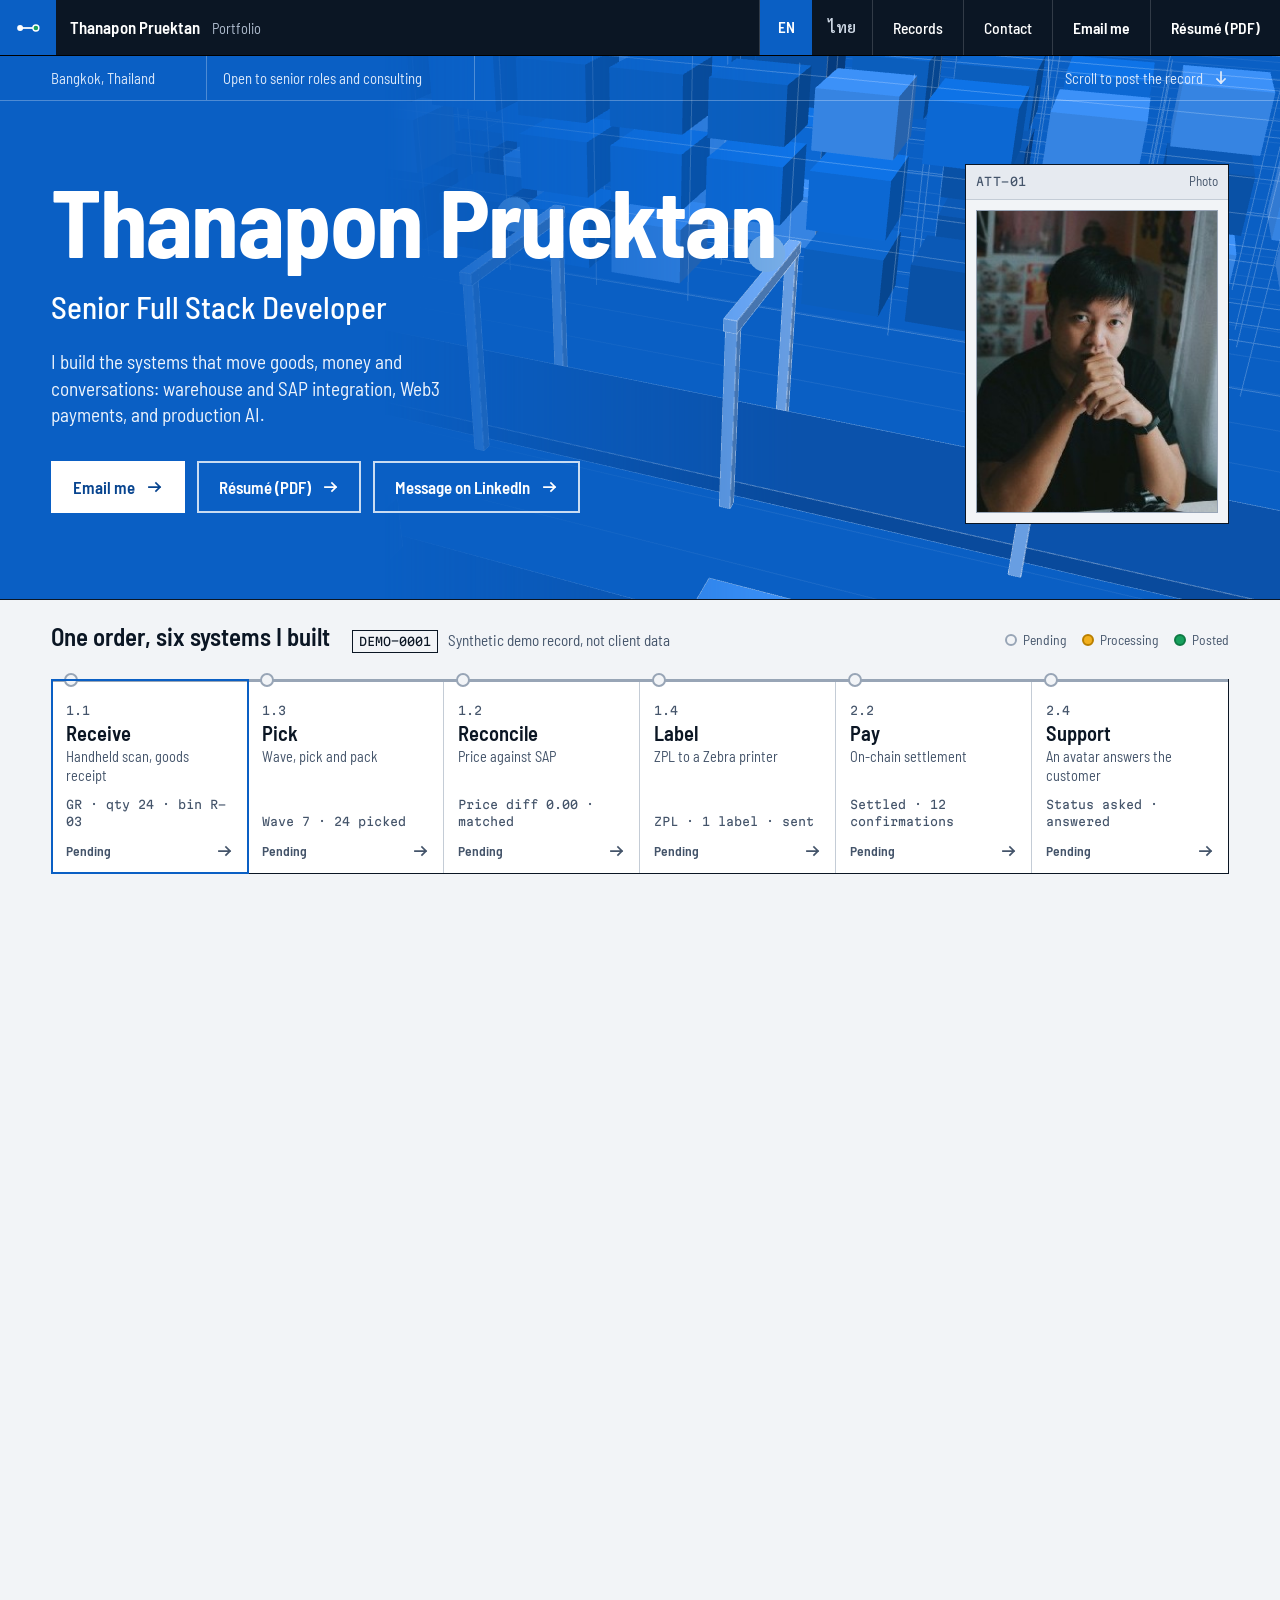
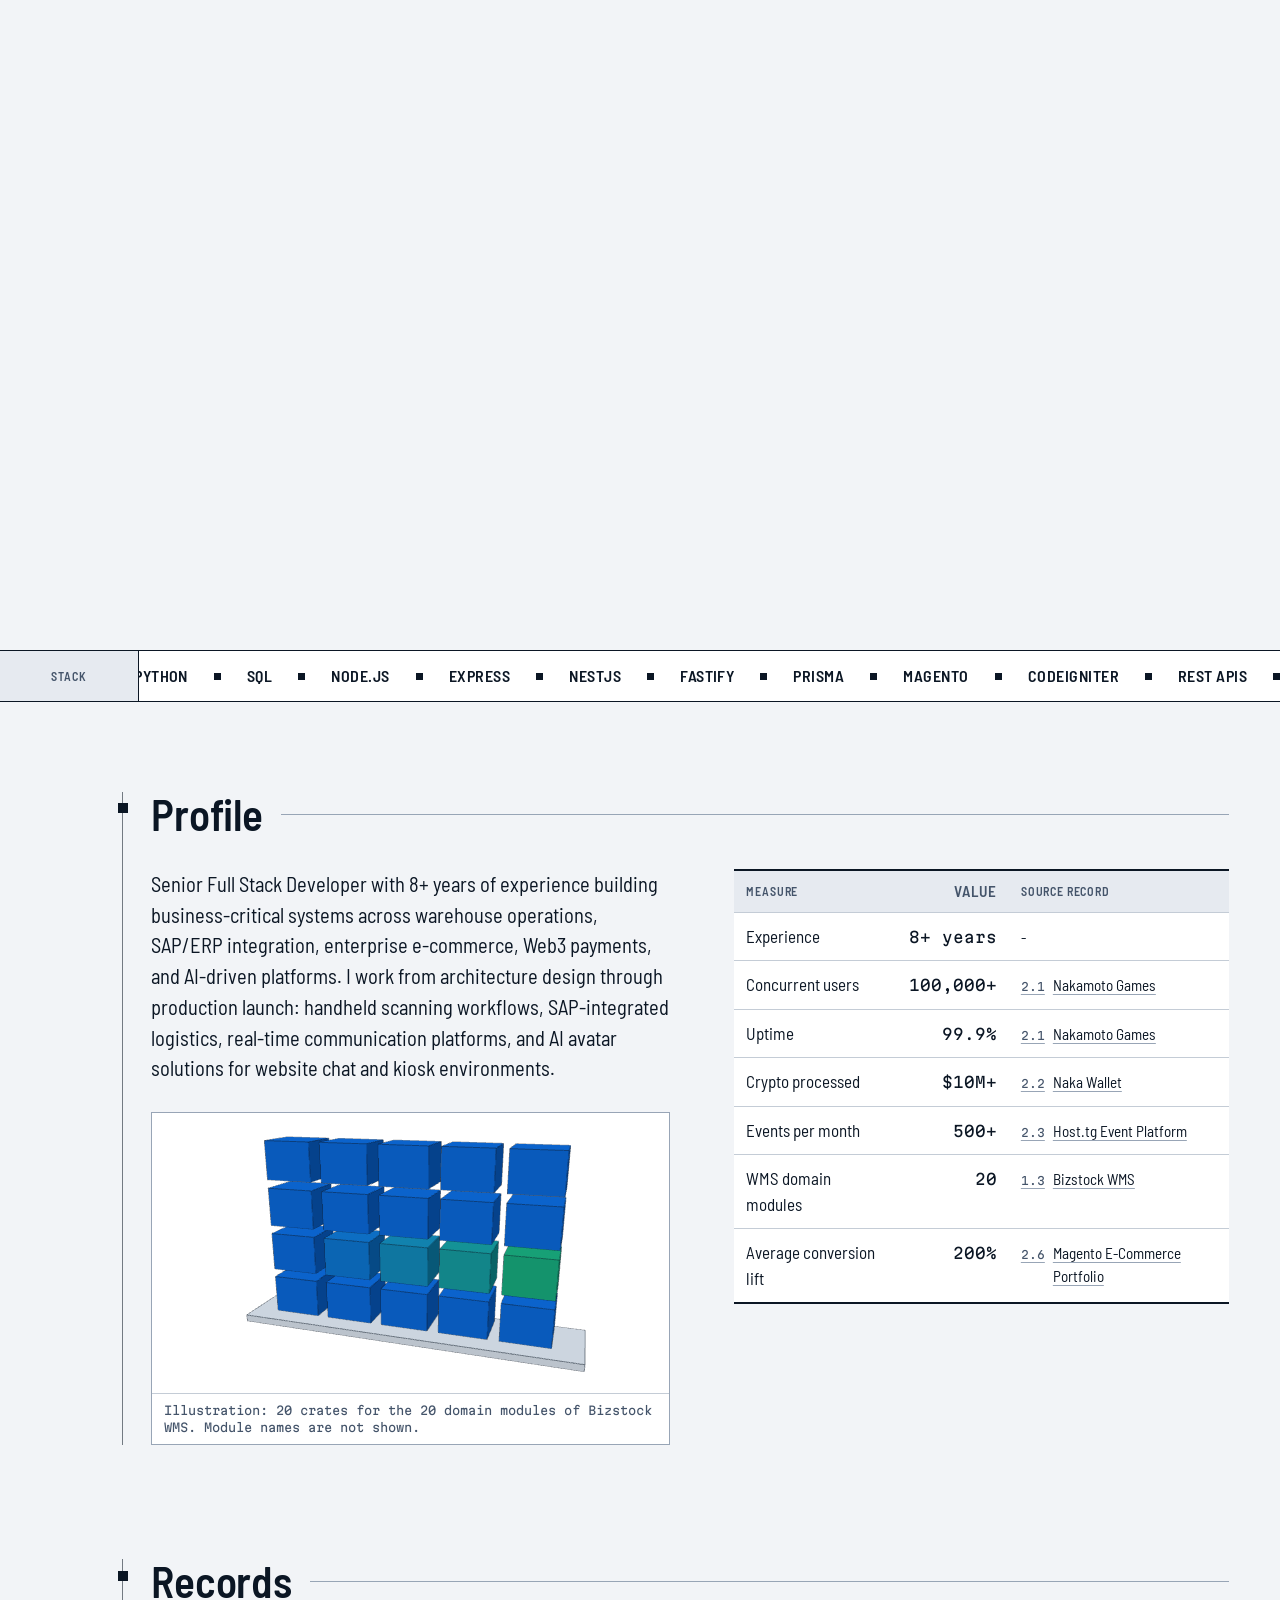
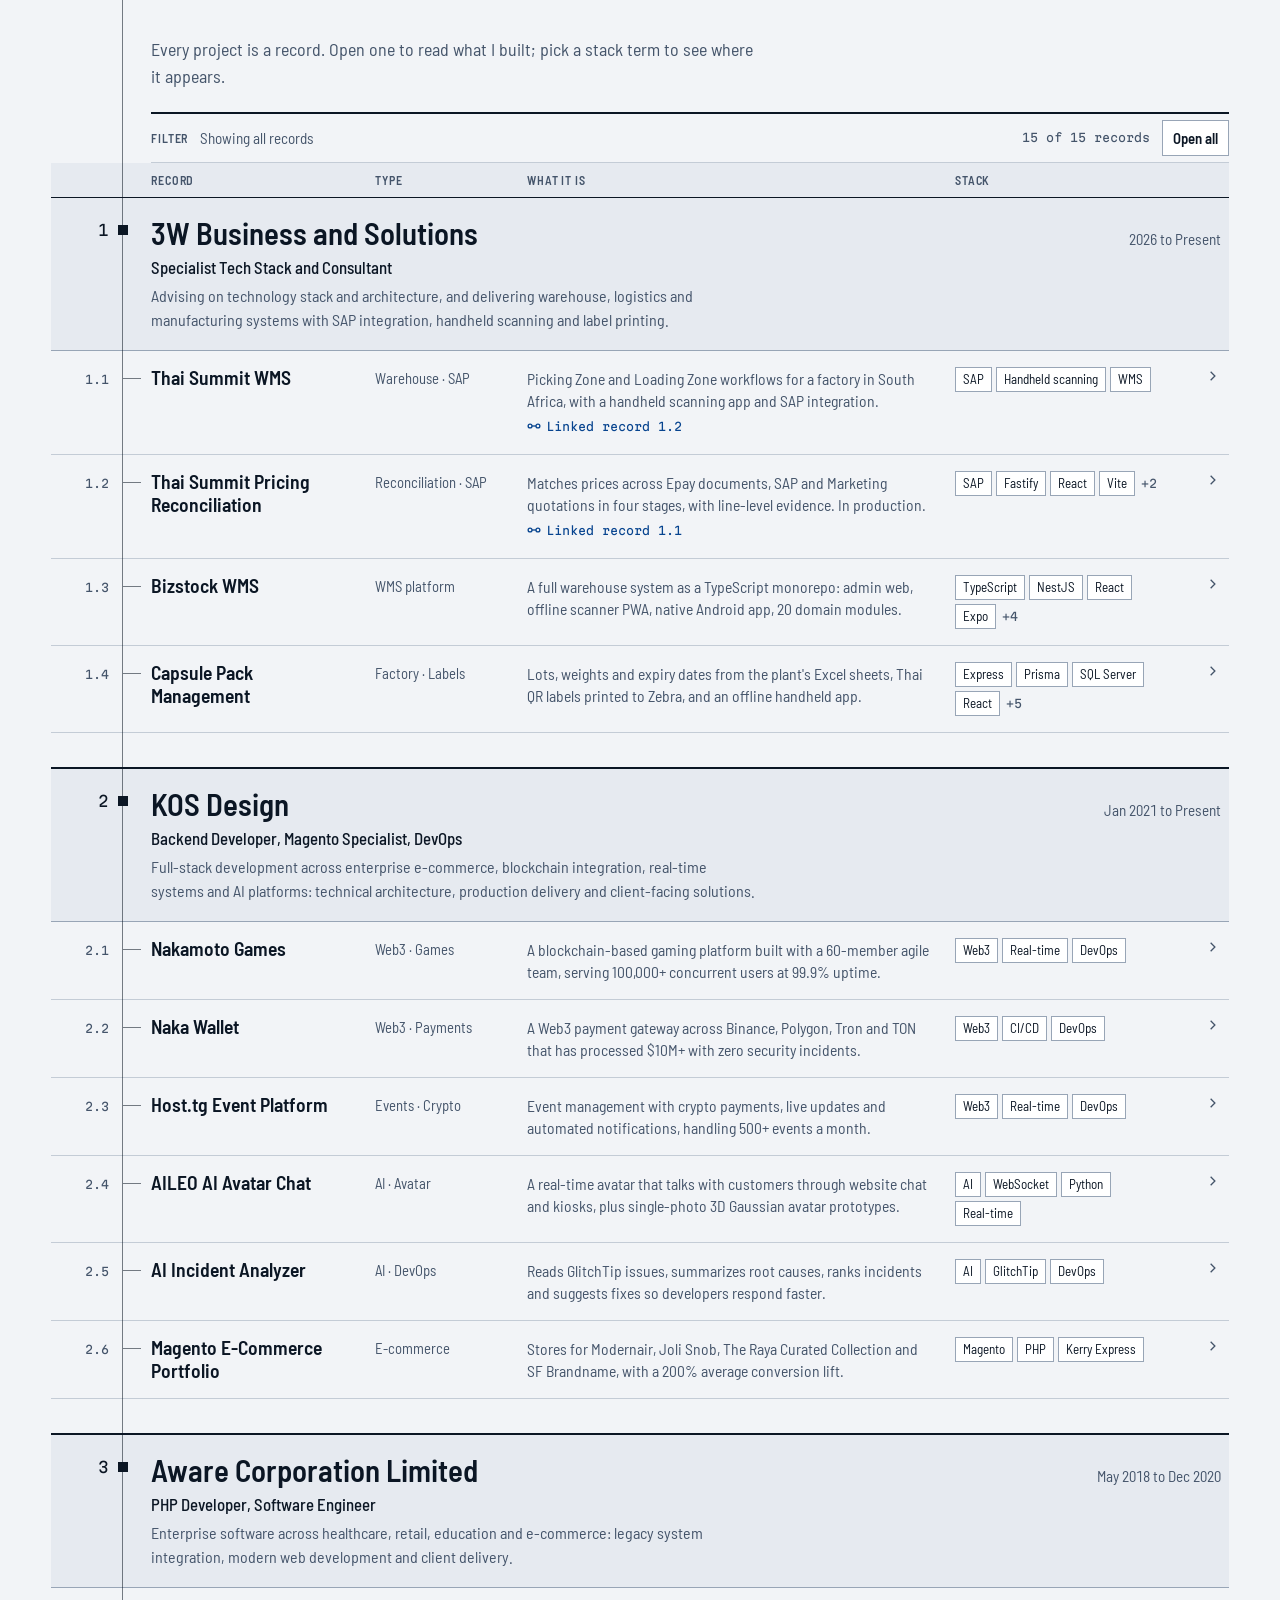
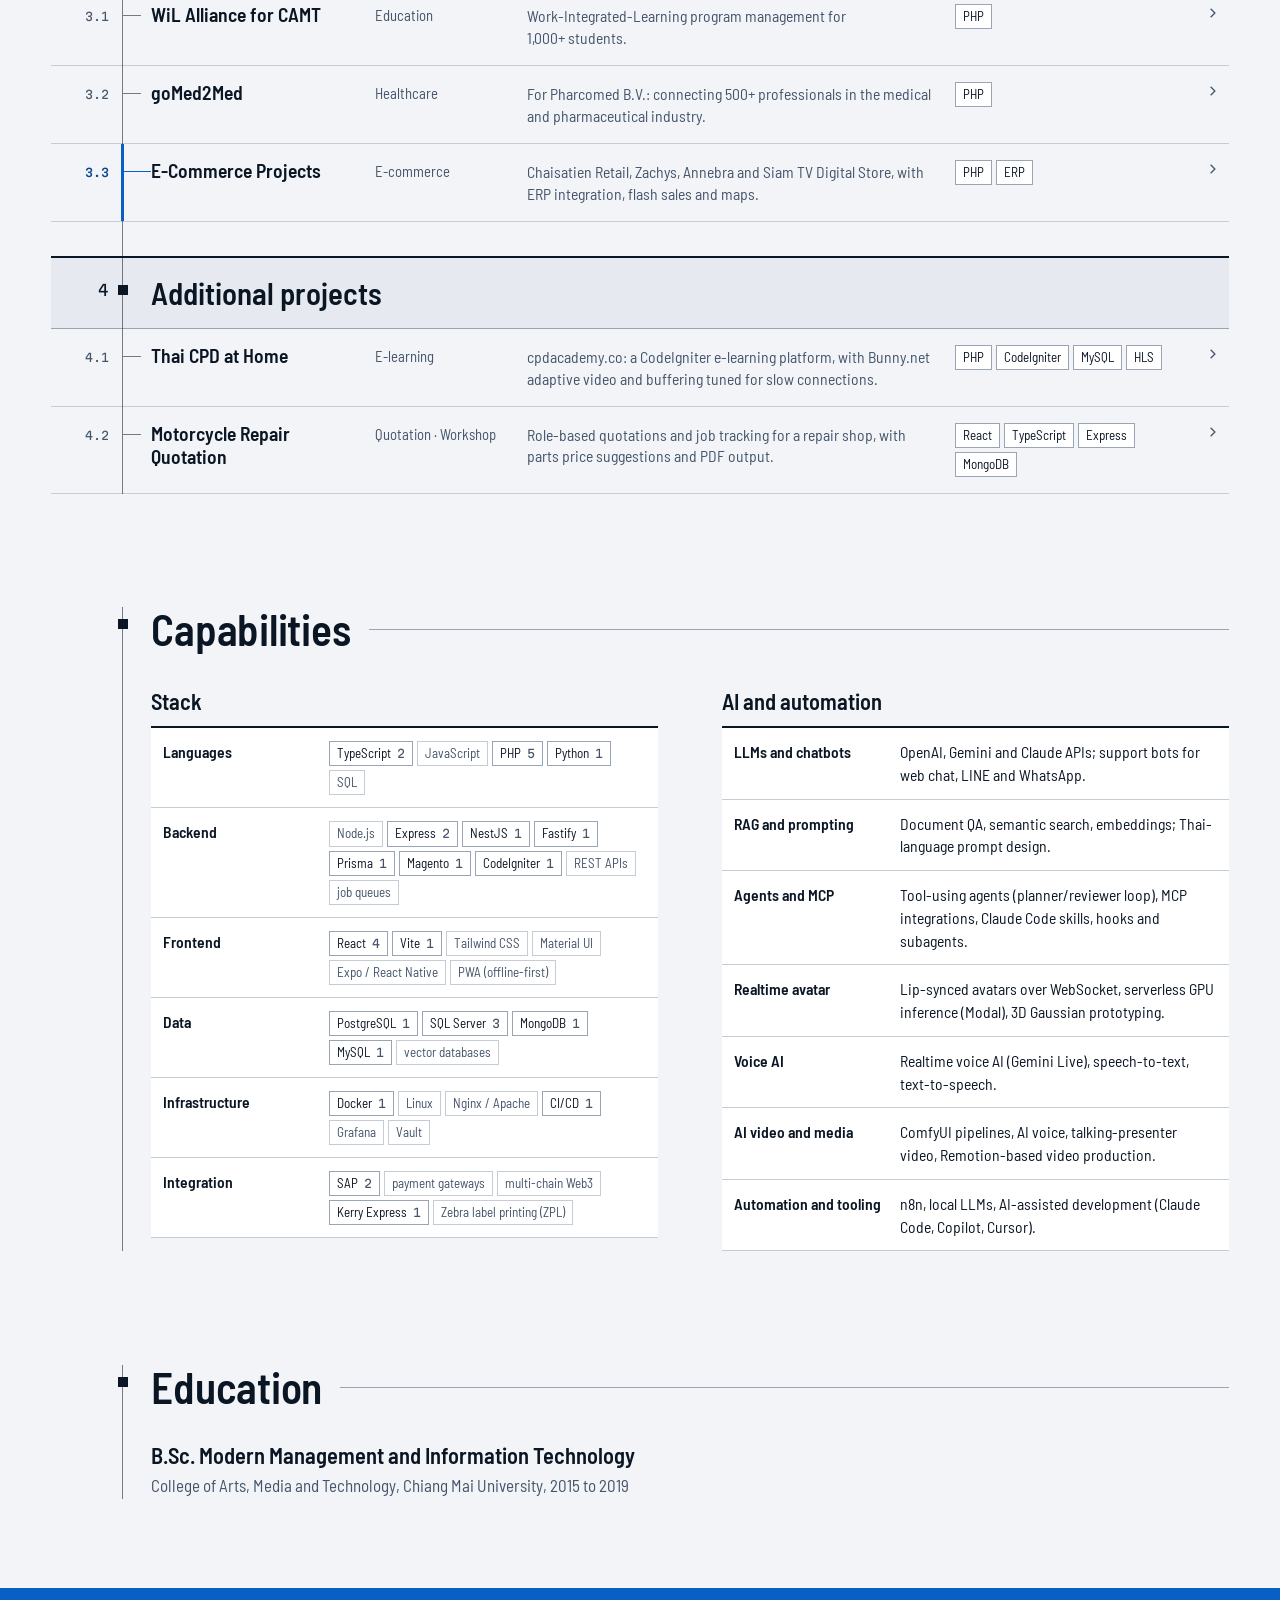
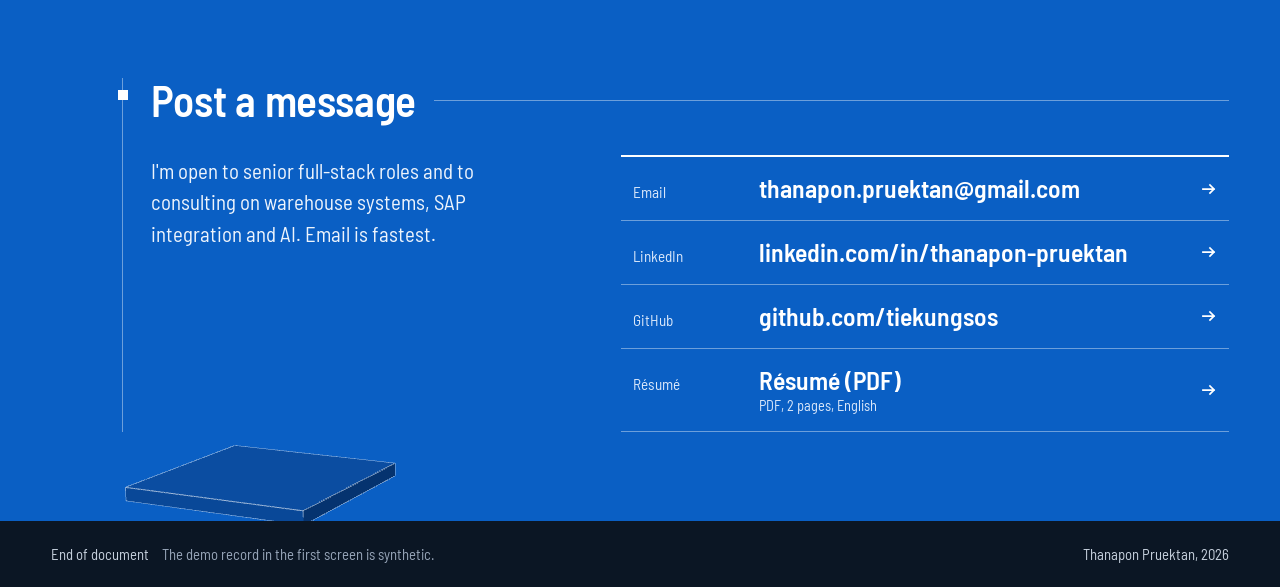
==== index.html @ d04d1785 "Add portfolio site: bilingual Document Flow design with Three.js scenes" ====
<!doctype html>
<html lang="en">
<head>
<meta charset="utf-8">
<meta name="viewport" content="width=device-width,initial-scale=1">
<title>Thanapon Pruektan | Senior Full Stack Developer</title>
<meta name="description" content="Senior Full Stack Developer in Bangkok: warehouse systems, SAP integration, Web3 payments and production AI.">
<meta name="theme-color" content="#0a5fc4">
<link rel="icon" href="data:image/svg+xml,%3Csvg xmlns='http://www.w3.org/2000/svg' viewBox='0 0 32 32'%3E%3Crect width='32' height='32' fill='%230a5fc4'/%3E%3Cpath d='M7 16h18' stroke='%23fff' stroke-width='2'/%3E%3Ccircle cx='8' cy='16' r='3.2' fill='%23fff'/%3E%3Ccircle cx='24' cy='16' r='3.2' fill='%2317a05d' stroke='%23fff' stroke-width='1.5'/%3E%3C/svg%3E">
<link rel="preconnect" href="https://fonts.googleapis.com">
<link rel="preconnect" href="https://fonts.gstatic.com" crossorigin>
<link href="https://fonts.googleapis.com/css2?family=Barlow+Semi+Condensed:wght@400;500;600;700&family=Martian+Mono:wght@400;500&family=Sarabun:wght@400;500;600;700&display=swap" rel="stylesheet">
<link rel="stylesheet" href="styles.css">
<script type="application/ld+json">
{"@context":"https://schema.org","@type":"Person","name":"Thanapon Pruektan","jobTitle":"Senior Full Stack Developer","email":"mailto:thanapon.pruektan@gmail.com","address":{"@type":"PostalAddress","addressLocality":"Bangkok","addressCountry":"TH"},"sameAs":["https://www.linkedin.com/in/thanapon-pruektan-19ba03146/","https://github.com/tiekungsos"],"knowsAbout":["Warehouse management systems","SAP integration","Web3 payments","Magento","AI avatar systems"]}
</script>
</head>
<body>

<svg width="0" height="0" style="position:absolute" aria-hidden="true" focusable="false">
  <defs>
    <filter id="ink" x="-6%" y="-10%" width="112%" height="120%">
      <feTurbulence type="fractalNoise" baseFrequency="0.9" numOctaves="2" seed="7" result="n"/>
      <feDisplacementMap in="SourceGraphic" in2="n" scale="2.4"/>
    </filter>
    <symbol id="i-arrow" viewBox="0 0 16 16"><path d="M2 8h11M9 4l4 4-4 4" fill="none" stroke="currentColor" stroke-width="1.75" stroke-linecap="square"/></symbol>
    <symbol id="i-chev" viewBox="0 0 16 16"><path d="M5.5 3 10.5 8l-5 5" fill="none" stroke="currentColor" stroke-width="1.75" stroke-linecap="square"/></symbol>
    <symbol id="i-link" viewBox="0 0 16 16"><g fill="none" stroke="currentColor" stroke-width="1.5"><circle cx="3.5" cy="8" r="2.2"/><circle cx="12.5" cy="8" r="2.2"/><path d="M5.7 8h4.6"/></g></symbol>
  </defs>
</svg>

<a class="skip" href="#records" data-t="skip">Skip to records</a>

<header class="bar">
  <a class="brand" href="#top">
    <span class="mark" aria-hidden="true">
      <svg viewBox="0 0 32 32" width="28" height="28"><path d="M5 16h22" stroke="#fff" stroke-width="2"/><circle cx="7" cy="16" r="3.4" fill="#fff"/><circle cx="25" cy="16" r="3.4" fill="#17a05d" stroke="#fff" stroke-width="1.6"/></svg>
    </span>
    <span class="brand-t"><b>Thanapon Pruektan</b><span class="brand-s" data-t="mark">Portfolio</span></span>
  </a>
  <div class="grow"></div>
  <div class="seg lang" role="group" aria-label="Language" id="langgroup">
    <button type="button" data-lang="en" lang="en" aria-pressed="true">EN</button>
    <button type="button" data-lang="th" lang="th" aria-pressed="false">ไทย</button>
  </div>
  <a class="bar-a hide-sm" href="#records" data-t="navRecords">Records</a>
  <a class="bar-a hide-sm" href="#contact" data-t="navContact">Contact</a>
  <a class="bar-a" href="mailto:thanapon.pruektan@gmail.com" data-t="email">Email me</a>
  <a class="bar-a hide-sm" href="assets/Thanapon-Pruektan-Resume.pdf" download data-t="resume">Résumé (PDF)</a>
</header>

<main id="main">

  <div class="hero-track" id="top">
  <section class="hero" aria-labelledby="name">
    <div class="field">
      <canvas class="gl" id="gl-hero" aria-hidden="true"></canvas>
      <div class="dochead">
        <p data-t="where">Bangkok, Thailand</p>
        <p data-t="openTo">Open to senior roles and consulting</p>
        <p class="hint"><span data-t="scrollHint">Scroll to post the record</span><svg class="ic" aria-hidden="true"><use href="#i-arrow"/></svg></p>
      </div>
      <div class="copy">
        <h1 id="name">Thanapon Pruektan</h1>
        <p class="role">
          <span class="role-lead" data-t="role">Senior Full Stack Developer</span>
        </p>
        <p class="pitch" data-t="pitch">I build the systems that move goods, money and conversations: warehouse and SAP integration, Web3 payments, and production AI.</p>
        <div class="actions">
          <a class="btn btn-primary" href="mailto:thanapon.pruektan@gmail.com"><span data-t="email">Email me</span><svg class="ic" aria-hidden="true"><use href="#i-arrow"/></svg></a>
          <a class="btn" href="assets/Thanapon-Pruektan-Resume.pdf" download><span data-t="resume">Résumé (PDF)</span><svg class="ic" aria-hidden="true"><use href="#i-arrow"/></svg></a>
          <a class="btn" href="https://www.linkedin.com/in/thanapon-pruektan-19ba03146/" target="_blank" rel="noopener"><span data-t="linkedinMsg">Message on LinkedIn</span><svg class="ic" aria-hidden="true"><use href="#i-arrow"/></svg></a>
        </div>
      </div>
      <figure class="attach">
        <figcaption class="attach-h"><span class="mono">ATT-01</span><span data-t="photo">Photo</span></figcaption>
        <div class="attach-b">
          <img src="assets/portrait.jpg" width="240" height="300" alt="Portrait of Thanapon Pruektan" data-alt="photoAlt">
        </div>
        <div class="stamp" id="stamp" aria-hidden="true"><span class="stamp-main">POSTED</span><span class="stamp-sub" data-t="stampSub">Delivered</span></div>
      </figure>
    </div>

    <div class="strip" id="strip">
      <div class="strip-head">
        <h2 data-t="flowTitle">One order, six systems I built</h2>
        <p class="strip-meta"><span class="demo-tag mono">DEMO-0001</span><span data-t="flowNote">Synthetic demo record, not client data</span></p>
        <ul class="legend" aria-hidden="true">
          <li><i class="light" data-s="pending"></i><span data-t="legendPending">Pending</span></li>
          <li><i class="light" data-s="processing"></i><span data-t="legendProcessing">Processing</span></li>
          <li><i class="light" data-s="posted"></i><span data-t="legendPosted">Posted</span></li>
        </ul>
      </div>
      <div class="cells" id="cells"><div class="cursor" id="cursor" aria-hidden="true"></div></div>
    </div>
  </section>
  </div>

  <div class="ticker" aria-hidden="true">
    <div class="tick-label cap"><span data-t="stackTitle">Stack</span></div>
    <div class="tick-view"><div class="tick-track" id="tick"></div></div>
  </div>

  <section class="sec" id="profile" aria-labelledby="h-profile">
    <div class="sec-in">
      <div class="sh"><h2 id="h-profile"><span data-t="profileTitle">Profile</span></h2></div>
      <div class="profile">
        <div class="profile-l">
          <p class="lede" id="profile-text"></p>
          <figure class="model">
            <canvas class="gl-profile" id="gl-profile" aria-hidden="true"></canvas>
            <figcaption class="gl-cap mono" data-t="modelNote"></figcaption>
          </figure>
        </div>
        <div class="ledger-wrap">
          <table class="tbl" id="ledger"></table>
        </div>
      </div>
    </div>
  </section>

  <section class="sec" id="records" aria-labelledby="h-records">
    <div class="sec-in">
      <div class="sh"><h2 id="h-records"><span data-t="recordsTitle">Records</span></h2></div>
      <p class="lead2" data-t="recordsLead">Every project is a record. Open one to read what I built; pick a stack term to see where it appears.</p>
      <div class="filter" id="filter">
        <div class="filter-l"><span class="cap" data-t="filterLabel">Filter</span><span id="chip-slot"></span></div>
        <div class="filter-r"><span class="count" id="count" aria-live="polite"></span><button type="button" class="ghost" id="toggleall"></button></div>
      </div>
      <div class="colhead cap" aria-hidden="true">
        <span></span>
        <div class="row">
          <span data-t="cols.record">Record</span><span data-t="cols.type">Type</span><span data-t="cols.summary">What it is</span><span data-t="cols.stack">Stack</span><span></span>
        </div>
      </div>
      <div class="groups" id="groups"></div>
      <noscript><p class="ns">This page needs JavaScript to show my records. My résumé has all of it: <a href="assets/Thanapon-Pruektan-Resume.pdf">PDF</a></p></noscript>
    </div>
  </section>

  <section class="sec" id="capabilities" aria-labelledby="h-cap">
    <div class="sec-in">
      <div class="sh"><h2 id="h-cap"><span data-t="capTitle">Capabilities</span></h2></div>
      <div class="caps">
        <div>
          <h3 class="h3" data-t="stackTitle">Stack</h3>
          <dl class="kv" id="stack-ledger"></dl>
        </div>
        <div>
          <h3 class="h3" data-t="aiTitle">AI and automation</h3>
          <dl class="kv" id="ai-ledger"></dl>
        </div>
      </div>
    </div>
  </section>

  <section class="sec sec-edu" id="education" aria-labelledby="h-edu">
    <div class="sec-in">
      <div class="sh"><h2 id="h-edu"><span data-t="eduTitle">Education</span></h2></div>
      <div class="edu">
        <p class="edu-d" data-t="eduDegree">B.Sc. Modern Management and Information Technology</p>
        <p class="edu-s" data-t="eduSchool">College of Arts, Media and Technology, Chiang Mai University, 2015 to 2019</p>
      </div>
    </div>
  </section>

  <section class="contact" id="contact" aria-labelledby="h-contact">
    <canvas class="gl" id="gl-contact" aria-hidden="true"></canvas>
    <div class="sec-in">
      <div class="sh"><h2 id="h-contact"><span data-t="contactTitle">Post a message</span></h2></div>
      <div class="contact-grid">
        <p class="lead2" data-t="contactLead">I'm open to senior full-stack roles and to consulting on warehouse systems, SAP integration and AI. Email is fastest.</p>
        <ul class="links">
          <li><a href="mailto:thanapon.pruektan@gmail.com"><span class="l-k" data-t="contactEmail">Email</span><span class="l-v">thanapon.pruektan@gmail.com</span><svg class="ic" aria-hidden="true"><use href="#i-arrow"/></svg></a></li>
          <li><a href="https://www.linkedin.com/in/thanapon-pruektan-19ba03146/" target="_blank" rel="noopener"><span class="l-k" data-t="contactLinkedin">LinkedIn</span><span class="l-v">linkedin.com/in/thanapon-pruektan</span><svg class="ic" aria-hidden="true"><use href="#i-arrow"/></svg></a></li>
          <li><a href="https://github.com/tiekungsos" target="_blank" rel="noopener"><span class="l-k" data-t="contactGithub">GitHub</span><span class="l-v">github.com/tiekungsos</span><svg class="ic" aria-hidden="true"><use href="#i-arrow"/></svg></a></li>
          <li><a href="assets/Thanapon-Pruektan-Resume.pdf" download><span class="l-k" data-t="contactResume">Résumé</span><span class="l-v"><span data-t="resume">Résumé (PDF)</span> <span class="l-n" data-t="contactResumeNote">PDF, 2 pages, English</span></span><svg class="ic" aria-hidden="true"><use href="#i-arrow"/></svg></a></li>
        </ul>
      </div>
    </div>
  </section>

</main>

<footer class="foot">
  <p><span data-t="endDoc">End of document</span> <span class="foot-n" data-t="endNote">The demo record in the first screen is synthetic.</span></p>
  <p class="foot-c">Thanapon Pruektan, 2026</p>
</footer>

<script src="assets/vendor/lenis.min.js"></script>
<script src="content.js"></script>
<script src="app.js"></script>
<script type="module" src="scene.js"></script>
</body>
</html>
---- styles.css ----
:root {
  --cobalt: #0a5fc4;
  --cobalt-deep: #07448f;
  --cobalt-tint: #e1ebf9;
  --sheet: #f2f4f7;
  --head: #e6eaf0;
  --paper: #ffffff;
  --rule: #c4ccd6;
  --rule-2: #98a5b6;
  --ink: #0b1624;
  --ink-2: #44546a;
  --on-cobalt: #ffffff;
  --on-cobalt-2: #dbe8fa;
  --green: #17a05d;
  --green-ink: #0e7a44;
  --amber: #f2b01e;
  --amber-ink: #8a5a00;
  --f-sans: "Barlow Semi Condensed", "Sarabun", ui-sans-serif, system-ui, sans-serif;
  --f-mono: "Martian Mono", ui-monospace, SFMono-Regular, Menlo, monospace;
  --gutter: 72px;
  --pad: clamp(16px, 4vw, 56px);
  --bar: 56px;
  --ease: cubic-bezier(0.16, 1, 0.3, 1);
  color-scheme: light;
}

*, *::before, *::after { box-sizing: border-box; }

html {
  -webkit-text-size-adjust: 100%;
  scroll-behavior: smooth;
  scroll-padding-top: calc(var(--bar) + 20px);
  scrollbar-color: var(--cobalt) #dfe4eb;
  scrollbar-width: thin;
}
::-webkit-scrollbar { width: 12px; height: 12px; }
::-webkit-scrollbar-track { background: #dfe4eb; }
::-webkit-scrollbar-thumb { background: var(--cobalt); border: 3px solid #dfe4eb; }

body {
  margin: 0;
  background: var(--sheet);
  color: var(--ink);
  font: 400 1.0625rem/1.5 var(--f-sans);
  caret-color: var(--cobalt);
  -webkit-font-smoothing: antialiased;
  text-rendering: optimizeLegibility;
}
html[lang="th"] body { font-size: 1.125rem; line-height: 1.7; }

::selection { background: var(--cobalt); color: #fff; }
.field ::selection, .contact ::selection, .bar ::selection { background: #fff; color: var(--cobalt-deep); }

a { color: inherit; text-decoration-thickness: 1px; text-underline-offset: 0.2em; }
button { font: inherit; color: inherit; background: none; border: 0; padding: 0; cursor: pointer; text-align: inherit; }
h1, h2, h3, h4, p, ul, ol, dl, dd, figure { margin: 0; padding: 0; }
ul, ol { list-style: none; }
img { display: block; max-width: 100%; }
.ic { width: 16px; height: 16px; flex: none; }

:focus-visible { outline: 2px solid var(--cobalt); outline-offset: 2px; }
.bar :focus-visible, .field :focus-visible, .contact :focus-visible { outline-color: #fff; }

.mono { font-family: var(--f-mono); font-variant-numeric: tabular-nums; }
.cap { font-size: 0.75rem; font-weight: 600; letter-spacing: 0.07em; text-transform: uppercase; color: var(--ink-2); }
html[lang="th"] .cap { letter-spacing: 0; text-transform: none; font-size: 0.82rem; }

.skip { position: absolute; left: 8px; top: -60px; z-index: 50; background: #fff; color: var(--ink); padding: 10px 14px; font-weight: 600; }
.skip:focus { top: 8px; }

/* system bar */
.bar { position: sticky; top: 0; z-index: 30; height: var(--bar); display: flex; align-items: stretch; background: var(--ink); color: #fff; border-bottom: 1px solid #000; }
.brand { display: flex; align-items: stretch; text-decoration: none; gap: 14px; }
.mark { width: var(--bar); background: var(--cobalt); display: grid; place-items: center; }
.brand-t { display: flex; align-items: baseline; gap: 12px; align-self: center; }
.brand-t b { font-weight: 600; font-size: 1.05rem; letter-spacing: 0.005em; }
.brand-s { color: #aebbcd; font-size: 0.9rem; }
.grow { flex: 1; }
.seg { display: flex; align-items: stretch; border-left: 1px solid rgba(255, 255, 255, 0.16); }
.seg button { padding: 0 16px; min-width: 52px; text-align: center; font-weight: 600; font-size: 0.95rem; color: #cdd7e4; }
.seg button:hover { background: rgba(255, 255, 255, 0.1); color: #fff; }
.seg button[aria-pressed="true"] { background: var(--cobalt); color: #fff; }
.bar-a { display: flex; align-items: center; padding: 0 20px; border-left: 1px solid rgba(255, 255, 255, 0.16); text-decoration: none; font-weight: 600; font-size: 0.98rem; white-space: nowrap; }
.bar-a:hover { background: #fff; color: var(--ink); }

/* hero */
.hero { display: grid; grid-template-rows: minmax(0, 1fr) auto; min-height: calc(100vh - var(--bar)); min-height: calc(100svh - var(--bar)); }
.field {
  background: var(--cobalt); background: color-mix(in srgb, var(--cobalt), var(--cobalt-deep) calc(var(--hp, 0) * 70%)); color: var(--on-cobalt);
  padding: 0 var(--pad) clamp(28px, 4.5vw, 52px);
  display: grid; grid-template-columns: minmax(0, 1fr) auto; grid-template-rows: auto 1fr;
  column-gap: clamp(24px, 5vw, 80px); align-items: center;
  caret-color: #fff;
}
.dochead { grid-column: 1 / -1; display: flex; gap: 0; margin: 0 calc(var(--pad) * -1) clamp(20px, 3.4vw, 40px); border-bottom: 1px solid rgba(255, 255, 255, 0.28); font-size: 0.92rem; color: var(--on-cobalt-2); }
.dochead p { padding: 11px var(--pad) 11px 16px; border-right: 1px solid rgba(255, 255, 255, 0.28); }
.dochead p:first-child { padding-left: var(--pad); }
.dochead p:last-child { border-right: 0; }

.copy { min-width: 0; }
h1 { font-size: clamp(3rem, 9.2vw, 6rem); font-weight: 700; line-height: 0.94; letter-spacing: -0.02em; text-wrap: balance; }
.role { margin-top: clamp(16px, 2.2vw, 24px); display: grid; gap: 2px; }
.role-lead { font-size: clamp(1.4rem, 2.5vw, 1.95rem); font-weight: 500; line-height: 1.15; }
.pitch { margin-top: clamp(16px, 2.2vw, 24px); max-width: 46ch; font-size: clamp(1.1rem, 1.5vw, 1.3rem); line-height: 1.4; color: #eef4fc; text-wrap: pretty; }
html[lang="th"] .pitch { line-height: 1.65; }
.actions { margin-top: clamp(22px, 3vw, 32px); display: flex; flex-wrap: wrap; gap: 12px; }
.btn { display: inline-flex; align-items: center; gap: 12px; height: 52px; padding: 0 20px; border: 2px solid rgba(255, 255, 255, 0.78); color: #fff; text-decoration: none; font-weight: 600; font-size: 1.05rem; transition: background-color 0.18s var(--ease), color 0.18s var(--ease), border-color 0.18s var(--ease); }
.btn:hover { background: #fff; color: var(--cobalt-deep); border-color: #fff; }
.btn:active { transform: translateY(1px); }
.btn-primary { background: #fff; color: var(--cobalt-deep); border-color: #fff; }
.btn-primary:hover { background: var(--ink); color: #fff; border-color: var(--ink); }

.attach { translate: 0 calc(var(--hp, 0) * -34px); position: relative; width: 264px; background: var(--sheet); color: var(--ink); border: 1px solid var(--ink); align-self: center; }
.attach-h { display: flex; justify-content: space-between; align-items: baseline; padding: 7px 10px; border-bottom: 1px solid var(--rule); background: var(--head); font-size: 0.82rem; color: var(--ink-2); }
.attach-h .mono { font-size: 0.72rem; letter-spacing: 0.04em; }
.attach-b { padding: 10px; }
.attach-b img { width: 100%; height: auto; aspect-ratio: 4 / 5; object-fit: cover; border: 1px solid var(--rule-2); background: var(--head); }
.stamp {
  position: absolute; right: 14px; bottom: 22px; transform: rotate(-3.5deg); transform-origin: 70% 60%;
  color: var(--green-ink); border: 3px solid currentColor; padding: 3px 12px 4px; text-align: center; line-height: 1;
  filter: url(#ink); background: rgba(242, 244, 247, 0.92);
}
.stamp::after { content: ""; position: absolute; inset: 2px; border: 1px solid currentColor; pointer-events: none; }
.stamp-main { display: block; font-size: 1.95rem; font-weight: 700; letter-spacing: 0.1em; padding-left: 0.1em; }
.stamp-sub { display: block; font-size: 0.8rem; font-weight: 600; margin-top: 3px; letter-spacing: 0.02em; }
.stamp { opacity: 0; }
.stamp.landed { opacity: 1; }
.stamp.thump { animation: thump 0.5s var(--ease); }
@keyframes thump {
  0% { transform: rotate(-3.5deg) scale(1.22); opacity: 0.15; }
  45% { transform: rotate(-3.5deg) scale(0.97); opacity: 1; }
  100% { transform: rotate(-3.5deg) scale(1); }
}

/* flow strip */
.strip { background: var(--sheet); border-top: 1px solid var(--ink); padding: 18px var(--pad) 26px; }
.strip-head { display: flex; flex-wrap: wrap; align-items: baseline; gap: 6px 22px; }
.strip-head h2 { font-size: 1.55rem; font-weight: 600; }
.strip-meta { display: flex; align-items: baseline; gap: 10px; color: var(--ink-2); font-size: 0.95rem; }
.demo-tag { font-size: 0.72rem; padding: 2px 6px; border: 1px solid var(--ink); color: var(--ink); }
.legend { margin-left: auto; display: flex; gap: 16px; font-size: 0.85rem; color: var(--ink-2); }
.legend li { display: flex; align-items: center; gap: 6px; }

.light { display: inline-block; width: 12px; height: 12px; border-radius: 50%; border: 2px solid var(--rule-2); background: var(--sheet); flex: none; }
.light[data-s="processing"] { background: var(--amber); border-color: #b97f00; }
.light[data-s="posted"] { background: var(--green); border-color: var(--green-ink); }

.cells { --p: 0px; position: relative; margin-top: 24px; display: grid; grid-template-columns: repeat(6, minmax(0, 1fr)); border: 1px solid var(--ink); background: var(--paper); }
.cells::before { content: ""; position: absolute; left: 0; right: 0; top: -1px; height: 3px; background: var(--rule-2); z-index: 1; }
.cells::after { content: ""; position: absolute; left: 0; top: -1px; height: 3px; width: 100%; background: var(--green); z-index: 1; transform: scaleX(var(--s, 0)); transform-origin: left; transition: transform 0.6s var(--ease); }
.cell { position: relative; display: grid; grid-template-rows: auto auto 1fr auto auto; gap: 3px; padding: 22px 14px 12px; text-decoration: none; border-right: 1px solid var(--rule); min-width: 0; transition: background-color 0.18s var(--ease); }
.cell:last-of-type { border-right: 0; }
.cell:hover { background: var(--cobalt-tint); }
.cell .node { position: absolute; left: 12px; top: -7px; z-index: 2; width: 14px; height: 14px; border-radius: 50%; border: 2px solid var(--rule-2); background: var(--sheet); transition: background-color 0.3s var(--ease), border-color 0.3s var(--ease); }
.cell[data-state="processing"] .node { background: var(--amber); border-color: #b97f00; }
.cell[data-state="posted"] .node { background: var(--green); border-color: var(--green-ink); }
.c-key { font-family: var(--f-mono); font-size: 0.72rem; color: var(--ink-2); font-variant-numeric: tabular-nums; }
.c-name { font-size: 1.28rem; font-weight: 600; line-height: 1.1; }
.c-note { font-size: 0.9rem; color: var(--ink-2); line-height: 1.3; }
.c-data { margin-top: 8px; font-family: var(--f-mono); font-size: 0.72rem; line-height: 1.45; color: var(--ink); color: var(--ink-2); transition: color 0.3s var(--ease); font-variant-numeric: tabular-nums; }
.cell:not([data-state="pending"]) .c-data { color: var(--ink); }
.c-state { margin-top: 8px; display: flex; align-items: center; justify-content: space-between; font-size: 0.85rem; font-weight: 600; color: var(--ink-2); }
.cell[data-state="processing"] .c-state { color: var(--amber-ink); }
.cell[data-state="posted"] .c-state { color: var(--green-ink); }
.c-state .ic { color: var(--ink-2); transition: transform 0.2s var(--ease); }
.cell:hover .c-state .ic { transform: translateX(3px); color: var(--cobalt); }
.cursor { position: absolute; left: 0; top: 0; width: 0; height: 0; border: 2px solid var(--cobalt); pointer-events: none; z-index: 3; opacity: 0; transition: transform 0.5s var(--ease), opacity 0.3s; }
.cursor.on { opacity: 1; }

/* sections: document axis */
.sec, .contact { position: relative; }
.sec { padding-block: clamp(48px, 7vw, 92px); }
.sec + .sec { padding-top: clamp(8px, 2vw, 24px); }
.sec-in { position: relative; max-width: 1360px; margin-inline: auto; padding-inline: var(--pad); display: grid; grid-template-columns: var(--gutter) minmax(0, 1fr); }
.sec-in::before { content: ""; position: absolute; z-index: 2; top: 0; bottom: 0; left: calc(var(--pad) + var(--gutter) - 1px); width: 1px; background: var(--ink); opacity: 0.55; pointer-events: none; }
.sec-in > * { grid-column: 2; }
.sec-in > .groups, .sec-in > .colhead { grid-column: 1 / -1; }

.sh { position: relative; display: flex; align-items: baseline; gap: 18px; padding-left: 28px; margin-bottom: clamp(20px, 3vw, 32px); }
.sh::before { content: ""; position: absolute; left: -5px; top: 0.7em; width: 10px; height: 10px; background: var(--ink); z-index: 3; }
.sh::after { content: ""; flex: 1; min-width: 32px; height: 1px; background: var(--rule-2); align-self: center; order: 3; }
.sh h2 { font-size: clamp(2rem, 3.4vw, 2.7rem); font-weight: 600; line-height: 1.05; letter-spacing: -0.005em; text-wrap: balance; }

.lead2 { padding-left: 28px; max-width: 74ch; color: var(--ink-2); font-size: 1.12rem; margin-bottom: 22px; text-wrap: pretty; }
html[lang="th"] .lead2 { max-width: 64ch; }

.profile { padding-left: 28px; display: grid; grid-template-columns: minmax(0, 1.05fr) minmax(0, 1fr); gap: clamp(28px, 5vw, 72px); align-items: start; }
.lede { font-size: clamp(1.15rem, 1.6vw, 1.38rem); line-height: 1.5; max-width: 58ch; text-wrap: pretty; }
html[lang="th"] .lede { line-height: 1.75; }

.tbl { width: 100%; border-collapse: collapse; border-top: 2px solid var(--ink); background: var(--paper); }
.tbl th { padding: 9px 12px; text-align: left; background: var(--head); border-bottom: 1px solid var(--rule); font-size: 0.75rem; font-weight: 600; letter-spacing: 0.07em; text-transform: uppercase; color: var(--ink-2); }
html[lang="th"] .tbl th { letter-spacing: 0; text-transform: none; font-size: 0.85rem; }
.tbl td { padding: 11px 12px; border-bottom: 1px solid var(--rule); vertical-align: baseline; }
.tbl th.v { font-family: var(--f-sans); }
.tbl .v { text-align: right; white-space: nowrap; font-family: var(--f-mono); font-size: 0.95rem; font-variant-numeric: tabular-nums; }
.tbl .src button, .tbl .src span { font-size: 0.95rem; }
.tbl .src button { display: inline-flex; gap: 8px; align-items: baseline; text-decoration: underline; text-decoration-color: var(--rule-2); text-underline-offset: 0.22em; }
.tbl .src button:hover { color: var(--cobalt); text-decoration-color: var(--cobalt); }
.tbl .src .mono { font-size: 0.7rem; color: var(--ink-2); text-decoration: none; }
.tbl tr:last-child td { border-bottom: 2px solid var(--ink); }

/* records */
.filter { margin-left: 28px; position: sticky; top: var(--bar); z-index: 6; display: flex; justify-content: space-between; align-items: center; gap: 12px; min-height: 46px; padding: 6px 0; background: var(--sheet); border-top: 2px solid var(--ink); border-bottom: 1px solid var(--rule); }
.filter-l, .filter-r { display: flex; align-items: center; gap: 12px; }
.count { font-family: var(--f-mono); font-size: 0.72rem; color: var(--ink-2); font-variant-numeric: tabular-nums; }
.ghost { padding: 6px 10px; border: 1px solid var(--rule-2); font-weight: 600; font-size: 0.92rem; background: var(--paper); }
.ghost:hover { border-color: var(--cobalt); color: var(--cobalt); }
.chip { display: inline-flex; align-items: center; gap: 8px; padding: 4px 6px 4px 10px; background: var(--cobalt); color: #fff; font-weight: 600; font-size: 0.92rem; }
.chip button { display: inline-flex; padding: 4px 8px; border-left: 1px solid rgba(255, 255, 255, 0.4); font-size: 0.85rem; }
.chip button:hover { background: #fff; color: var(--cobalt-deep); }
.none { color: var(--ink-2); font-size: 0.95rem; }

.colhead { display: grid; grid-template-columns: var(--gutter) minmax(0, 1fr); background: var(--head); border-bottom: 1px solid var(--ink); }
.colhead .row { padding-top: 8px; padding-bottom: 8px; }

.groups { display: block; }
.grp { display: block; margin-top: 0; }
.grp-h { display: grid; grid-template-columns: var(--gutter) minmax(0, 1fr); background: var(--head); border-top: 2px solid var(--ink); border-bottom: 1px solid var(--rule-2); margin-top: clamp(18px, 3vw, 34px); }
.grp:first-child .grp-h { margin-top: 0; border-top: 0; }
.num { font-family: var(--f-mono); font-size: 0.72rem; color: var(--ink-2); text-align: right; padding-right: 14px; font-variant-numeric: tabular-nums; }
.num.g { font-size: 0.95rem; color: var(--ink); padding-top: 21px; }
.gh-main { position: relative; padding: 18px 8px 18px 28px; display: grid; gap: 4px; }
.gh-main::before { content: ""; position: absolute; left: -5px; top: 27px; width: 10px; height: 10px; background: var(--ink); z-index: 3; }
.gh-top { display: flex; flex-wrap: wrap; justify-content: space-between; align-items: baseline; gap: 4px 24px; }
.gh-top h3 { font-size: clamp(1.5rem, 2.4vw, 2rem); font-weight: 600; line-height: 1.1; }
.dates { font-size: 0.95rem; color: var(--ink-2); font-variant-numeric: tabular-nums; }
.gh-role { font-size: 1.05rem; font-weight: 500; }
.gh-sum { max-width: 76ch; color: var(--ink-2); font-size: 1rem; text-wrap: pretty; }
.grp-pad { height: 0; }

.rec { display: grid; grid-template-columns: var(--gutter) minmax(0, 1fr); border-bottom: 1px solid var(--rule); }
.rec > .num { position: relative; padding-top: 20px; transition: color 0.2s; }
.rec > .num::after { content: ""; position: absolute; right: -1px; top: 0; bottom: 0; width: 3px; background: var(--cobalt); z-index: 3; transform: scaleY(0); transform-origin: top; transition: transform 0.4s var(--ease); }
.rec.cur > .num::after { transform: scaleY(1); }
.rec.cur > .num { color: var(--cobalt-deep); font-weight: 500; }
.rbody { position: relative; min-width: 0; transition: background-color 0.2s var(--ease); }
.rbody::before { content: ""; position: absolute; left: 0; top: 27px; width: 18px; height: 1px; background: var(--ink); opacity: 0.55; transform-origin: left; transition: transform 0.35s var(--ease), background-color 0.2s; }
.rec:hover .rbody::before, .rec.cur .rbody::before { transform: scaleX(1.55); background: var(--cobalt); opacity: 1; }
.rec:hover .rbody { background: #e9eef5; }
.rec.open .rbody { background: var(--cobalt-tint); }
.rec.open .rbody .detail-in { background: var(--paper); }
.rec.flash .rbody { animation: flash 1.4s var(--ease); }
@keyframes flash { 0%, 30% { background: #bcd3f2; } 100% { background: transparent; } }

.row { display: grid; grid-template-columns: minmax(0, 1.15fr) 132px minmax(0, 2.3fr) minmax(0, 1.25fr) 24px; column-gap: 20px; align-items: baseline; padding: 15px 8px 15px 28px; position: relative; }
.rec .row { align-items: start; }
.colhead .row { align-items: baseline; }
.r-name { font-size: 1.22rem; font-weight: 600; line-height: 1.18; }
.r-name button::after { content: ""; position: absolute; inset: 0; }
.r-name button { text-align: left; }
.r-name button:focus-visible { outline: none; }
.r-name button:focus-visible::after { outline: 2px solid var(--cobalt); outline-offset: -2px; }
.r-type { font-size: 0.92rem; color: var(--ink-2); line-height: 1.25; padding-top: 3px; }
.r-sum { font-size: 0.98rem; color: var(--ink-2); line-height: 1.4; padding-top: 2px; text-wrap: pretty; }
html[lang="th"] .r-sum { line-height: 1.6; }
.r-lk { display: inline-flex; align-items: center; gap: 5px; margin-top: 6px; font-family: var(--f-mono); font-size: 0.72rem; color: var(--cobalt-deep); }
.r-lk .ic { width: 14px; height: 14px; }
.r-stack, .tags { display: flex; flex-wrap: wrap; gap: 4px; position: relative; z-index: 1; padding-top: 1px; }
.tag { padding: 4px 7px; font-size: 0.82rem; line-height: 1.15; border: 1px solid var(--rule-2); background: var(--paper); color: var(--ink); }
.tag:hover { border-color: var(--cobalt); color: var(--cobalt); }
.tag[aria-pressed="true"] { background: var(--cobalt); border-color: var(--cobalt); color: #fff; }
.tag-more { align-self: center; font-family: var(--f-mono); font-size: 0.72rem; color: var(--ink-2); padding: 0 2px; }
.r-chev { justify-self: end; padding-top: 4px; color: var(--ink-2); transition: transform 0.3s var(--ease); }
.rec.open .r-chev { transform: rotate(90deg); color: var(--cobalt); }
.rec.dim .row { opacity: 0.6; }
.rec.hit .rbody { background: var(--cobalt-tint); }

.detail { display: grid; grid-template-rows: 0fr; visibility: hidden; transition: grid-template-rows 0.45s var(--ease), visibility 0s linear 0.45s; }
.rec.open .detail { grid-template-rows: 1fr; visibility: visible; transition: grid-template-rows 0.45s var(--ease), visibility 0s; }
.detail-in { overflow: hidden; min-height: 0; border-top: 1px solid var(--rule); }
.detail-pad { display: grid; grid-template-columns: minmax(0, 1.5fr) minmax(220px, 0.8fr); gap: 20px 48px; padding: 22px 8px 26px 28px; }
.bul { display: grid; gap: 14px; }
.bul li { display: grid; grid-template-columns: 56px minmax(0, 1fr); gap: 0; }
.bul .mono { font-size: 0.72rem; color: var(--ink-2); padding-top: 0.42em; }
.bul p { max-width: 66ch; text-wrap: pretty; }
html[lang="th"] .bul p { line-height: 1.7; }
.meta { display: grid; gap: 14px; align-content: start; }
.meta dt { margin-bottom: 4px; }
.meta dd { font-size: 1rem; }
.go { display: inline-flex; align-items: baseline; gap: 8px; text-align: left; text-decoration: underline; text-decoration-color: var(--rule-2); text-underline-offset: 0.22em; }
.go:hover { color: var(--cobalt); text-decoration-color: var(--cobalt); }
.go .mono { font-size: 0.7rem; color: var(--ink-2); }

/* capabilities */
.caps { padding-left: 28px; display: grid; grid-template-columns: repeat(2, minmax(0, 1fr)); gap: clamp(32px, 5vw, 64px); align-items: start; }
.h3 { font-size: 1.4rem; font-weight: 600; padding-bottom: 8px; margin-bottom: 0; border-bottom: 2px solid var(--ink); }
.kv { background: var(--paper); }
.kv > div { display: grid; grid-template-columns: 150px minmax(0, 1fr); gap: 16px; padding: 12px 12px; border-bottom: 1px solid var(--rule); align-items: baseline; }
.kv dt { font-weight: 600; font-size: 0.98rem; }
.kv dd { color: var(--ink); font-size: 0.98rem; line-height: 1.45; }
html[lang="th"] .kv dd { line-height: 1.65; }
.kv .tags { gap: 4px; padding-top: 0; }
.tag .n { font-family: var(--f-mono); font-size: 0.72rem; margin-left: 6px; color: var(--ink-2); font-variant-numeric: tabular-nums; }
.tag[aria-pressed="true"] .n { color: #dbe8fa; }
.tag.plain { border-color: var(--rule); color: var(--ink-2); background: transparent; cursor: default; }
.tag.plain:hover { border-color: var(--rule); color: var(--ink-2); }

.edu { padding-left: 28px; display: grid; gap: 4px; }
.edu-d { font-size: 1.4rem; font-weight: 600; line-height: 1.2; }
.edu-s { color: var(--ink-2); }

/* contact */
.contact { background: var(--cobalt); color: var(--on-cobalt); padding-block: clamp(48px, 7vw, 92px); caret-color: #fff; }
.contact .sec-in::before { background: #fff; opacity: 0.4; }
.contact .sh::before { background: #fff; }
.contact .sh::after { background: rgba(255, 255, 255, 0.4); }
.contact .lead2 { color: #eef4fc; font-size: 1.3rem; max-width: 46ch; padding-left: 0; margin: 0; }
.contact-grid { padding-left: 28px; display: grid; grid-template-columns: minmax(0, 0.8fr) minmax(0, 1.2fr); gap: clamp(28px, 5vw, 72px); align-items: start; }
.links { border-top: 2px solid #fff; }
.links li { border-bottom: 1px solid rgba(255, 255, 255, 0.4); }
.links a { display: grid; grid-template-columns: 110px minmax(0, 1fr) 16px; gap: 16px; align-items: baseline; padding: 16px 12px; text-decoration: none; transition: background-color 0.18s var(--ease), color 0.18s var(--ease); }
.links a:hover { background: #fff; color: var(--cobalt-deep); }
.links .ic { align-self: center; }
.l-k { font-size: 0.95rem; color: var(--on-cobalt-2); }
.links a:hover .l-k { color: var(--ink-2); }
.l-v { font-size: clamp(1.15rem, 2vw, 1.6rem); font-weight: 600; line-height: 1.2; overflow-wrap: anywhere; }
.l-n { display: block; font-size: 0.9rem; font-weight: 400; color: var(--on-cobalt-2); margin-top: 2px; }
.links a:hover .l-n { color: var(--ink-2); }

.foot { background: var(--ink); color: #c7d1de; padding: 22px var(--pad); display: flex; flex-wrap: wrap; justify-content: space-between; gap: 8px 24px; font-size: 0.92rem; }
.foot-n { margin-left: 10px; color: #98a6b9; }
.ns { padding: 16px 0 16px 28px; }

/* breakpoints */
@media (max-width: 1100px) {
  .caps { grid-template-columns: 1fr; }
}
@media (max-width: 980px) {
  .cells { grid-template-columns: 1fr; margin-top: 18px; }
  .cells::before { left: 15px; right: auto; top: 0; bottom: 0; width: 3px; height: auto; }
  .cells::after { left: 15px; top: 0; width: 3px; height: 100%; transform: scaleY(var(--s, 0)); transform-origin: top; }
  .cell { grid-template-rows: none; grid-template-columns: 1fr auto; padding: 14px 14px 14px 46px; border-right: 0; border-bottom: 1px solid var(--rule); }
  .cell:last-of-type { border-bottom: 0; }
  .cell .node { left: 9px; top: 18px; }
  .c-key { grid-column: 1; }
  .c-name { grid-column: 1; }
  .c-note { grid-column: 1; }
  .c-data { grid-column: 1; margin-top: 4px; }
  .c-state { grid-column: 2; grid-row: 1 / span 2; margin: 0; justify-self: end; flex-direction: column; align-items: flex-end; gap: 6px; }
  .legend { margin-left: 0; width: 100%; }
  .profile { grid-template-columns: 1fr; }
  .contact-grid { grid-template-columns: 1fr; }
}
@media (max-width: 1040px) {
  .row { grid-template-columns: minmax(0, 1.1fr) 120px minmax(0, 2.4fr) 24px; }
  .row .r-stack, .colhead .row > :nth-child(4) { display: none; }
  .detail-pad { grid-template-columns: 1fr; }
}
@media (max-width: 760px) {
  :root { --gutter: 44px; }
  .brand-t { display: none; }
  .hide-sm { display: none; }
  .bar-a { padding: 0 14px; }
  .field { grid-template-columns: 1fr; grid-template-rows: auto auto auto; row-gap: 28px; }
  .attach { width: 216px; justify-self: start; }
  .attach-b { padding: 8px; }
  .stamp-main { font-size: 1.55rem; }
  .dochead { flex-direction: column; }
  .dochead p { border-right: 0; padding: 8px var(--pad); }
  .dochead p:first-child { padding-left: var(--pad); padding-bottom: 0; }
  .btn { height: 48px; flex: 1 1 100%; justify-content: space-between; }
  .sh { padding-left: 16px; gap: 12px; flex-wrap: wrap; }
  .sh::after { display: none; }
  .lead2, .profile, .caps, .edu, .contact-grid, .ns { padding-left: 16px; }
  .filter { margin-left: 16px; position: static; flex-wrap: wrap; }
  .colhead { display: none; }
  .num { padding-right: 8px; font-size: 0.72rem; }
  .num.g { font-size: 0.85rem; }
  .gh-main { padding-left: 16px; }
  .rbody::before { width: 10px; }
  .row { grid-template-columns: minmax(0, 1fr) 24px; grid-template-areas: "name chev" "type type" "sum sum"; padding: 14px 8px 14px 16px; row-gap: 4px; }
  .rec .row { align-items: start; }
  .row .r-name { grid-area: name; }
  .row .r-type { grid-area: type; padding-top: 0; }
  .row .r-sum { grid-area: sum; }
  .row .r-chev { grid-area: chev; }
  .detail-pad { padding: 18px 8px 22px 16px; }
  .bul li { grid-template-columns: 44px minmax(0, 1fr); }
  .kv > div { grid-template-columns: 1fr; gap: 4px; }
  .links a { grid-template-columns: 1fr 16px; padding: 14px 8px; }
  .l-k { grid-column: 1 / -1; }
  .tbl thead { display: none; }
  .tbl, .tbl tbody { display: block; }
  .tbl tr { display: grid; grid-template-columns: minmax(0, 1fr) auto; column-gap: 12px; border-bottom: 1px solid var(--rule); padding: 10px 12px; }
  .tbl tr:last-child { border-bottom: 2px solid var(--ink); }
  .tbl td, .tbl tr:last-child td { padding: 0; border: 0; grid-column: 1; }
  .tbl .dash { display: none; }
  .tbl td.v { grid-column: 2; grid-row: 1 / span 2; align-self: center; font-size: 1rem; }
  .tbl td.src { padding-top: 2px; }
}

@media (prefers-reduced-motion: reduce) {
  html { scroll-behavior: auto; }
  *, *::before, *::after { transition-duration: 0.01ms !important; animation-duration: 0.01ms !important; animation-iteration-count: 1 !important; }
}

/* smooth scroll (Lenis) */
html.lenis, html.lenis body { height: auto; }
.lenis.lenis-smooth { scroll-behavior: auto !important; }
.lenis.lenis-stopped { overflow: hidden; }

/* pinned, scroll-scrubbed hero */
.dochead .hint { display: none; margin-left: auto; align-items: center; gap: 10px; border-right: 0; border-left: 1px solid rgba(255, 255, 255, 0.28); transition: opacity 0.4s var(--ease); }
.dochead .hint .ic { transform: rotate(90deg); }
html.is-pinned .dochead .hint { display: flex; }
.hero[data-started="1"] .hint { opacity: 0; }
html.is-pinned .hero-track { height: calc(100vh - var(--bar) + 150vh); height: calc(100svh - var(--bar) + 150vh); }
html.is-pinned .hero { position: sticky; top: var(--bar); height: calc(100vh - var(--bar)); height: calc(100svh - var(--bar)); min-height: 0; }

/* decode text */
.dec { white-space: nowrap; font-variant-numeric: tabular-nums; }

/* stack ticker */
.ticker { display: flex; align-items: stretch; height: 52px; background: var(--paper); border-block: 1px solid var(--ink); overflow: hidden; }
.tick-label { flex: none; display: flex; align-items: center; padding: 0 var(--pad); background: var(--head); border-right: 1px solid var(--ink); }
.tick-view { flex: 1; min-width: 0; overflow: hidden; display: flex; align-items: center; }
.tick-track { display: flex; align-items: center; gap: 0; white-space: nowrap; will-change: transform; }
.tick-track span { display: inline-flex; align-items: center; font-size: 1rem; font-weight: 600; letter-spacing: 0.03em; text-transform: uppercase; }
.tick-track span::after { content: ""; width: 7px; height: 7px; background: var(--ink); margin-inline: 26px; }

/* three.js scenes */
.field { position: relative; isolation: isolate; overflow: hidden; }
.field > *:not(canvas) { position: relative; z-index: 1; }
.gl { position: absolute; inset: 0; width: 100%; height: 100%; display: block; pointer-events: none; opacity: 0; transition: opacity 0.9s var(--ease); z-index: 0; }
.gl.on { opacity: 1; }
.field .gl { -webkit-mask-image: linear-gradient(90deg, transparent 0%, transparent 30%, #000 62%); mask-image: linear-gradient(90deg, transparent 0%, transparent 30%, #000 62%); }
.contact { overflow: hidden; }
.contact > .sec-in { position: relative; z-index: 1; }
.profile-l { display: grid; gap: 28px; min-width: 0; }
.model { margin: 0; border: 1px solid var(--rule-2); background: var(--paper); }
.gl-profile { display: block; width: 100%; height: 280px; opacity: 0; transition: opacity 0.9s var(--ease); touch-action: pan-y; }
.gl-profile.on { opacity: 1; }
.gl-cap { padding: 8px 12px; border-top: 1px solid var(--rule); font-size: 0.74rem; line-height: 1.45; color: var(--ink-2); }
html[lang="th"] .sh h2 { line-height: 1.3; }
html[lang="th"] .gh-top h3 { line-height: 1.3; }
html[lang="th"] .c-name { line-height: 1.3; }
html[lang="th"] .role-lead { line-height: 1.4; }
html[lang="th"] .r-name { line-height: 1.4; }
.bar-a[href^="#"] { font-weight: 500; }
@media (max-width: 980px) { .field .gl { -webkit-mask-image: linear-gradient(180deg, transparent 0%, transparent 45%, #000 100%); mask-image: linear-gradient(180deg, transparent 0%, transparent 45%, #000 100%); opacity: 0; } .field .gl.on { opacity: 0.85; } }

.contact-grid .lead2 { margin-bottom: 170px; }
@media (max-width: 980px) { .contact-grid .lead2 { margin-bottom: 0; } .contact { padding-bottom: 250px; } }
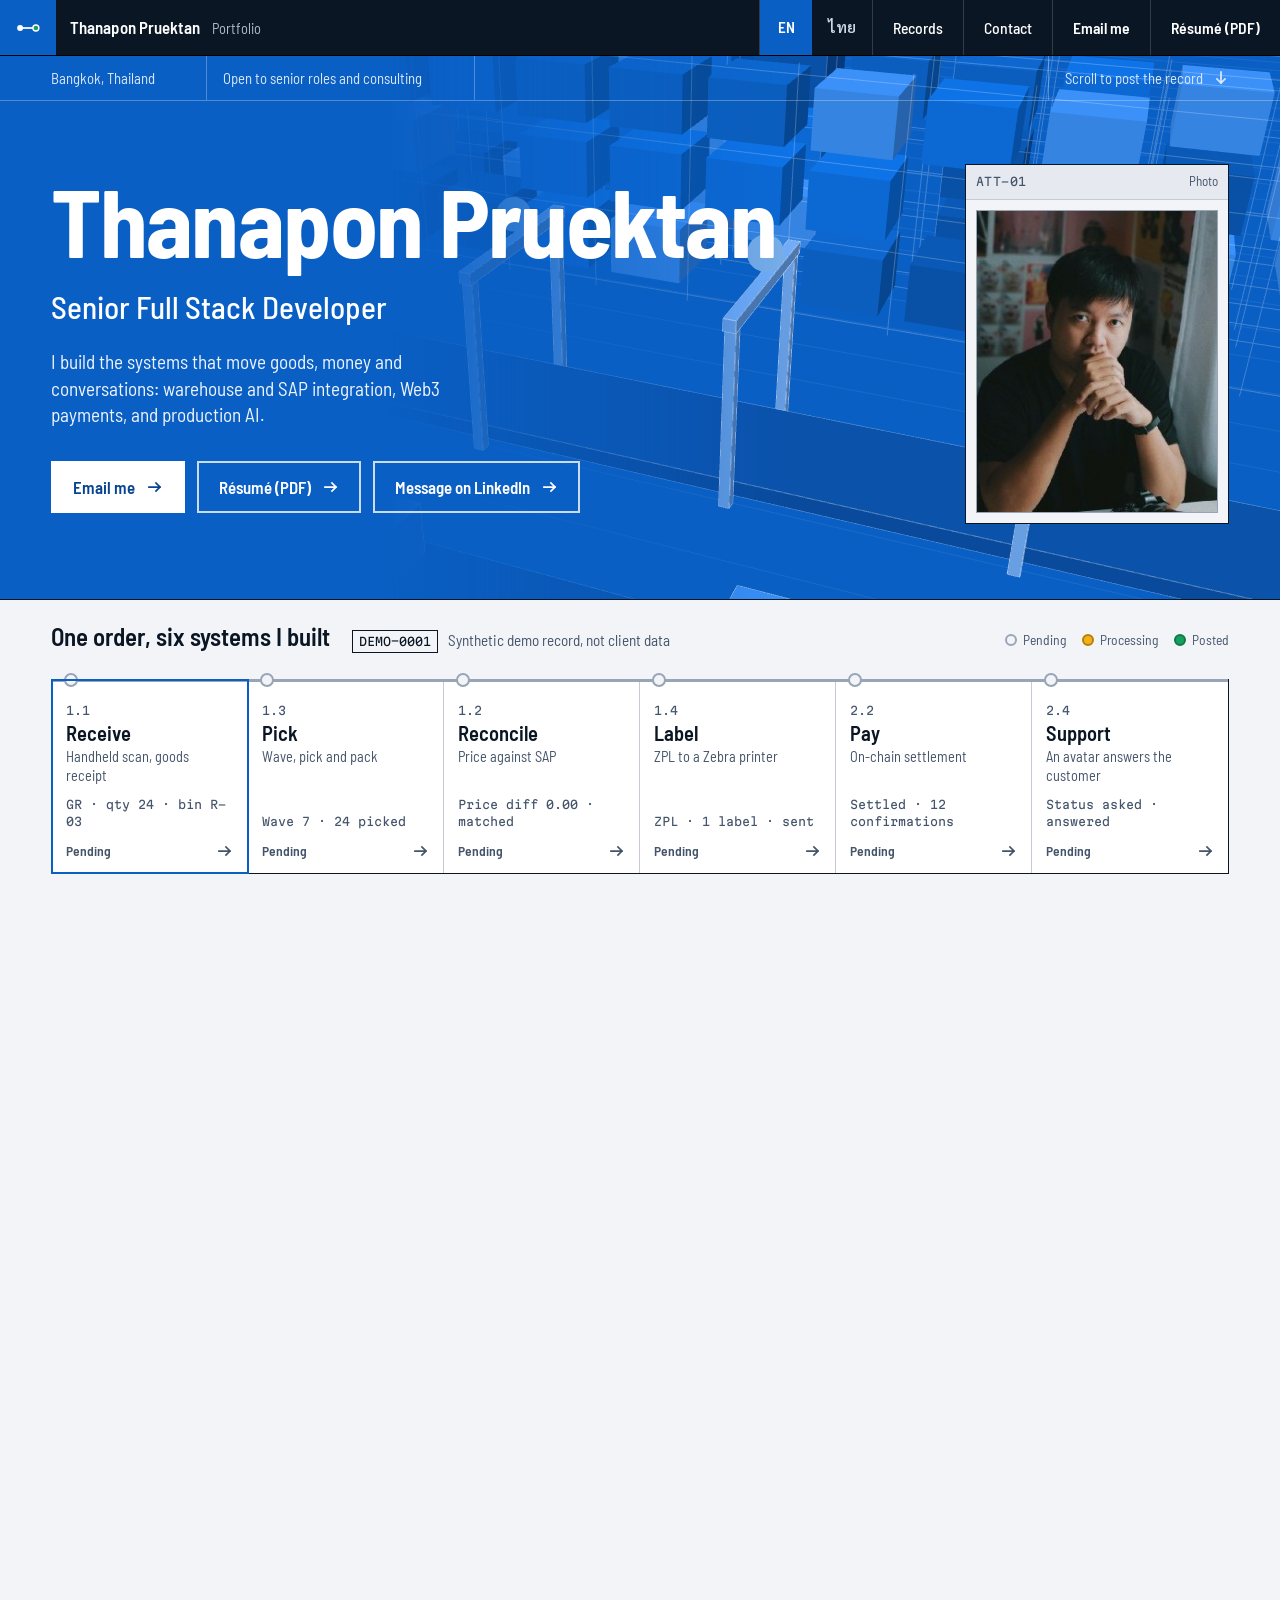
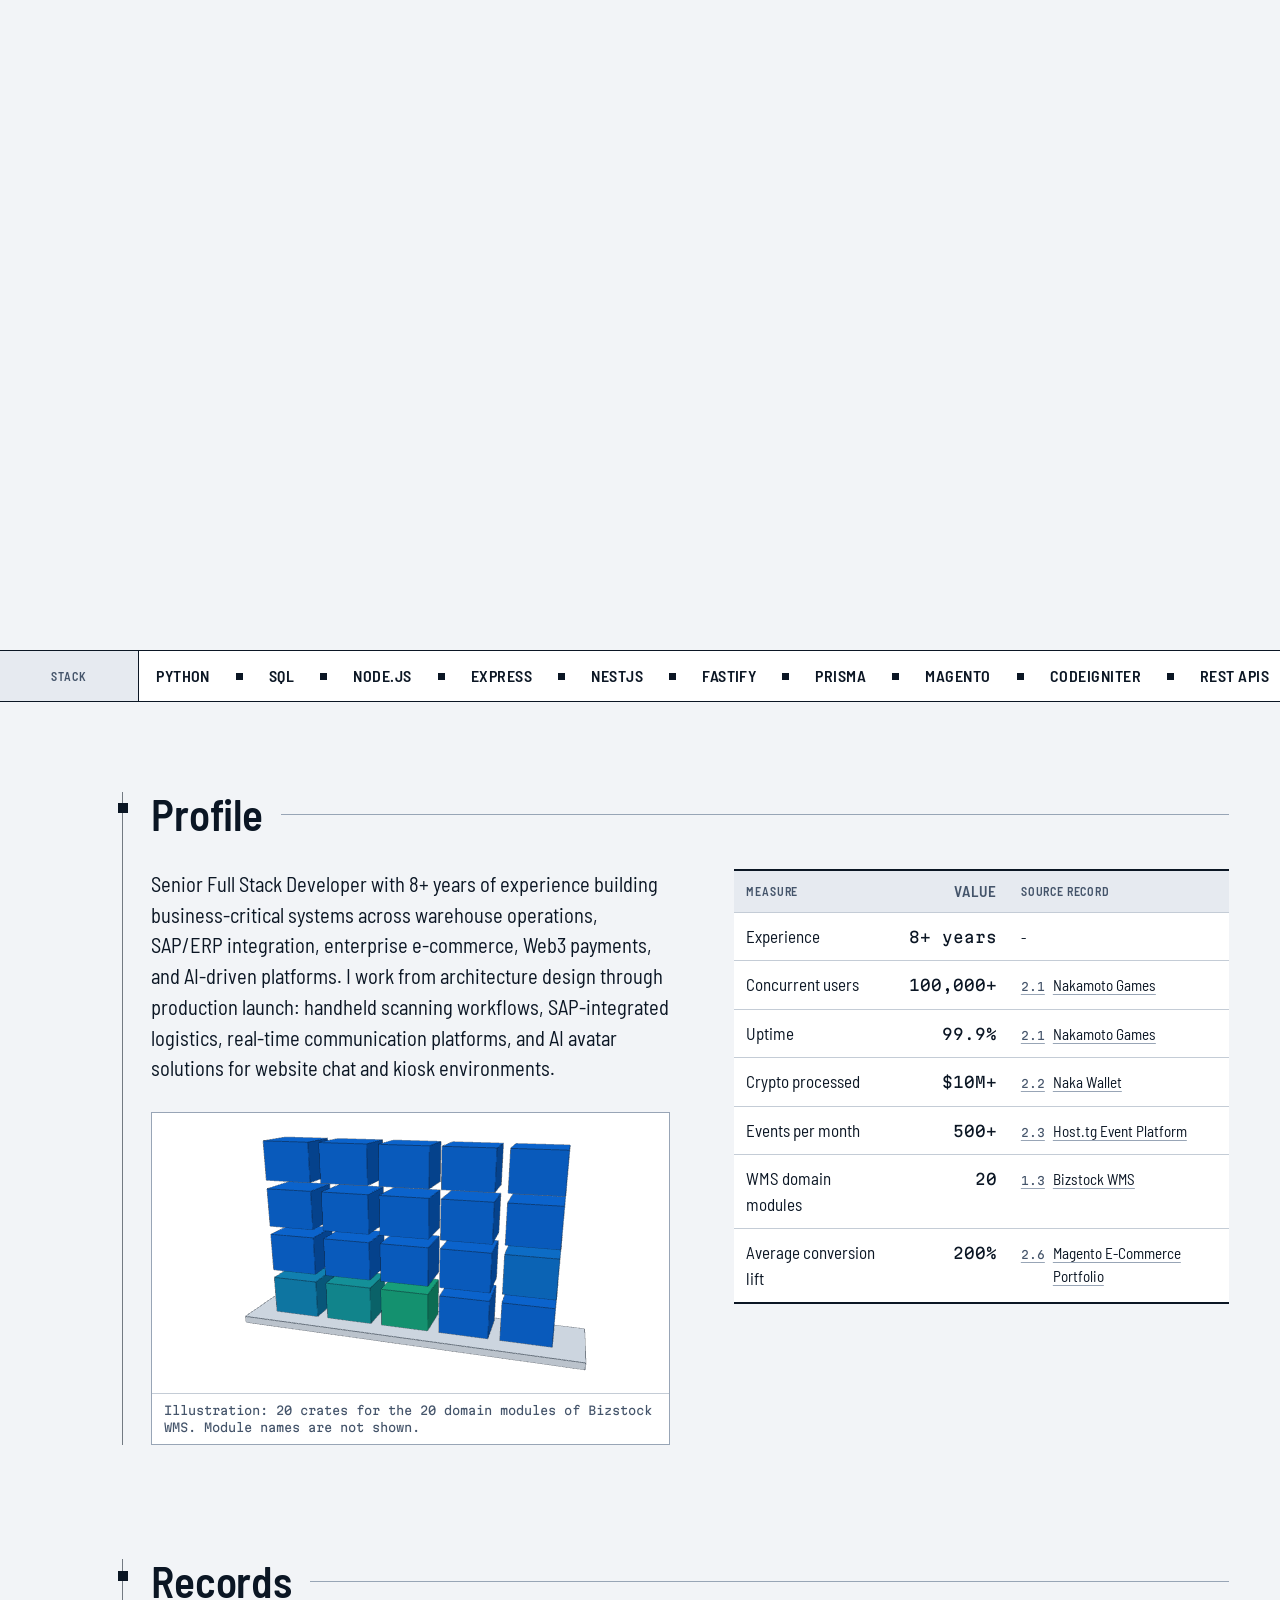
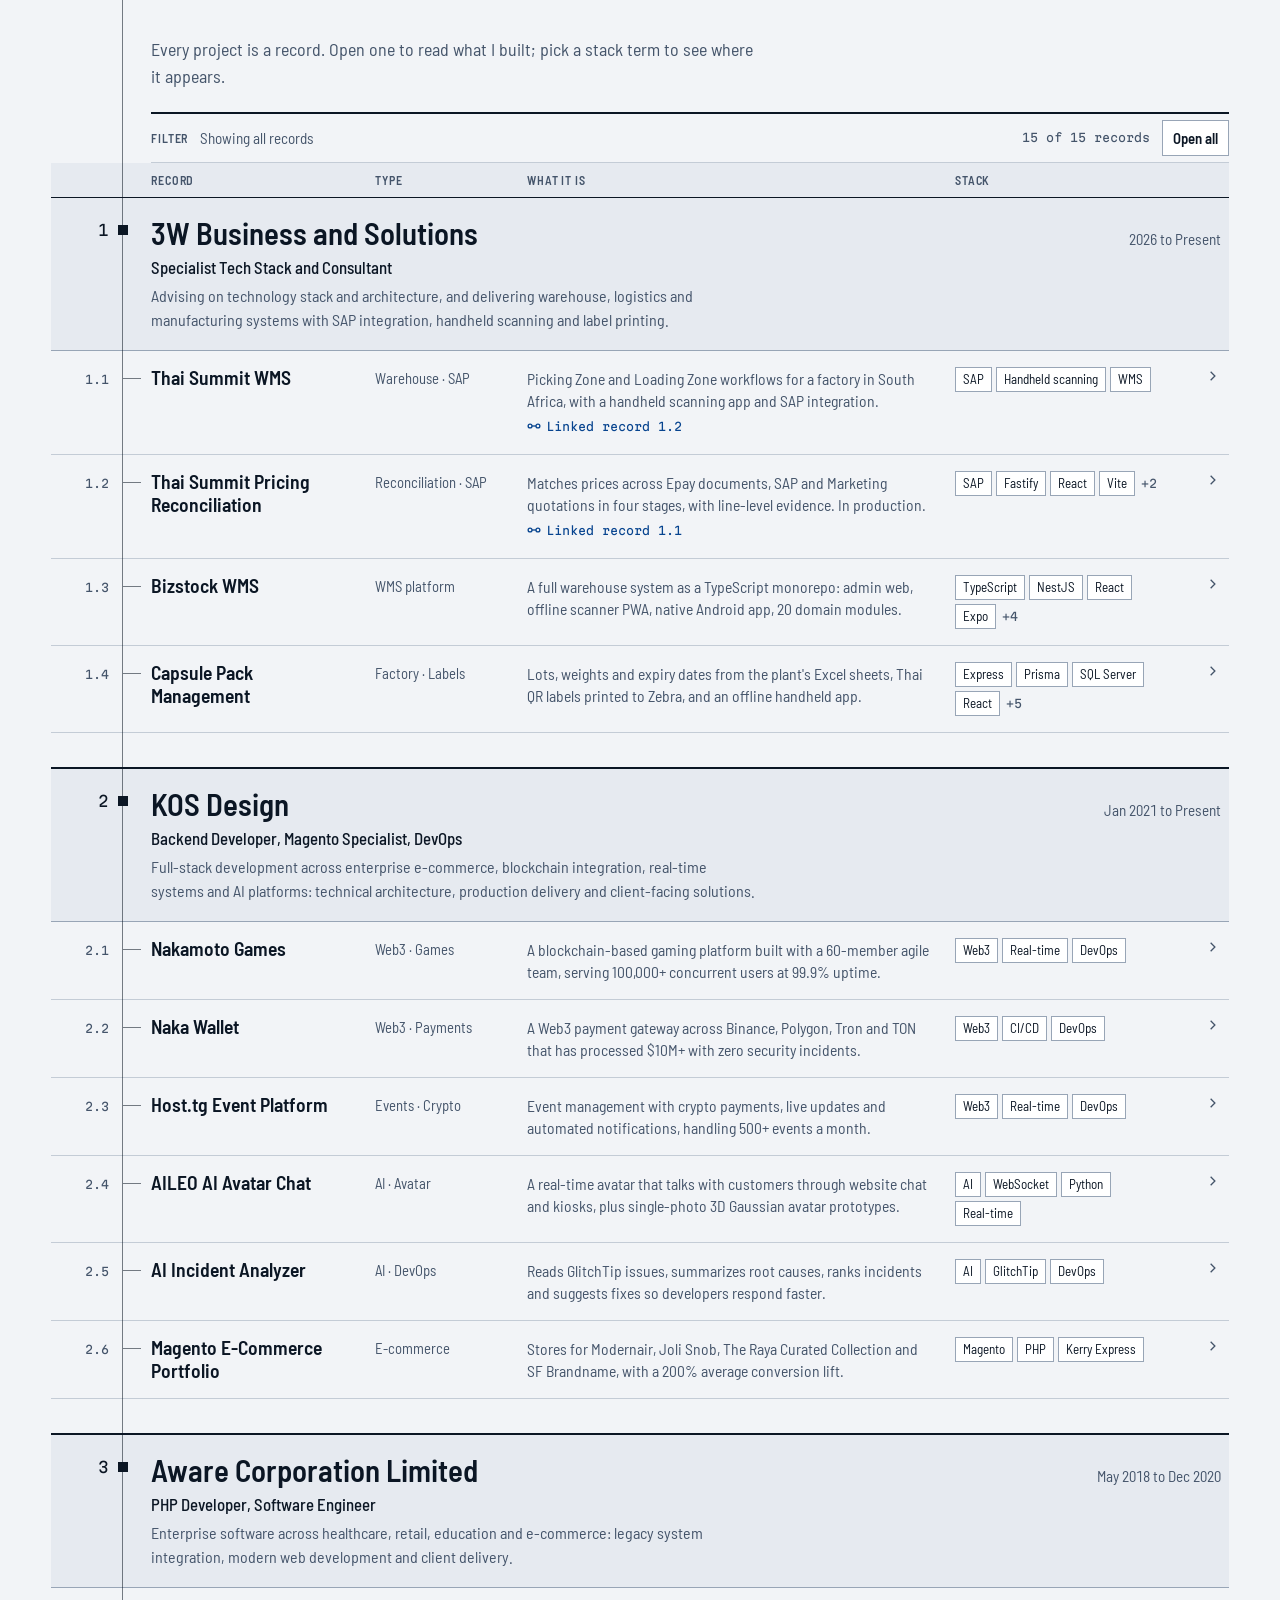
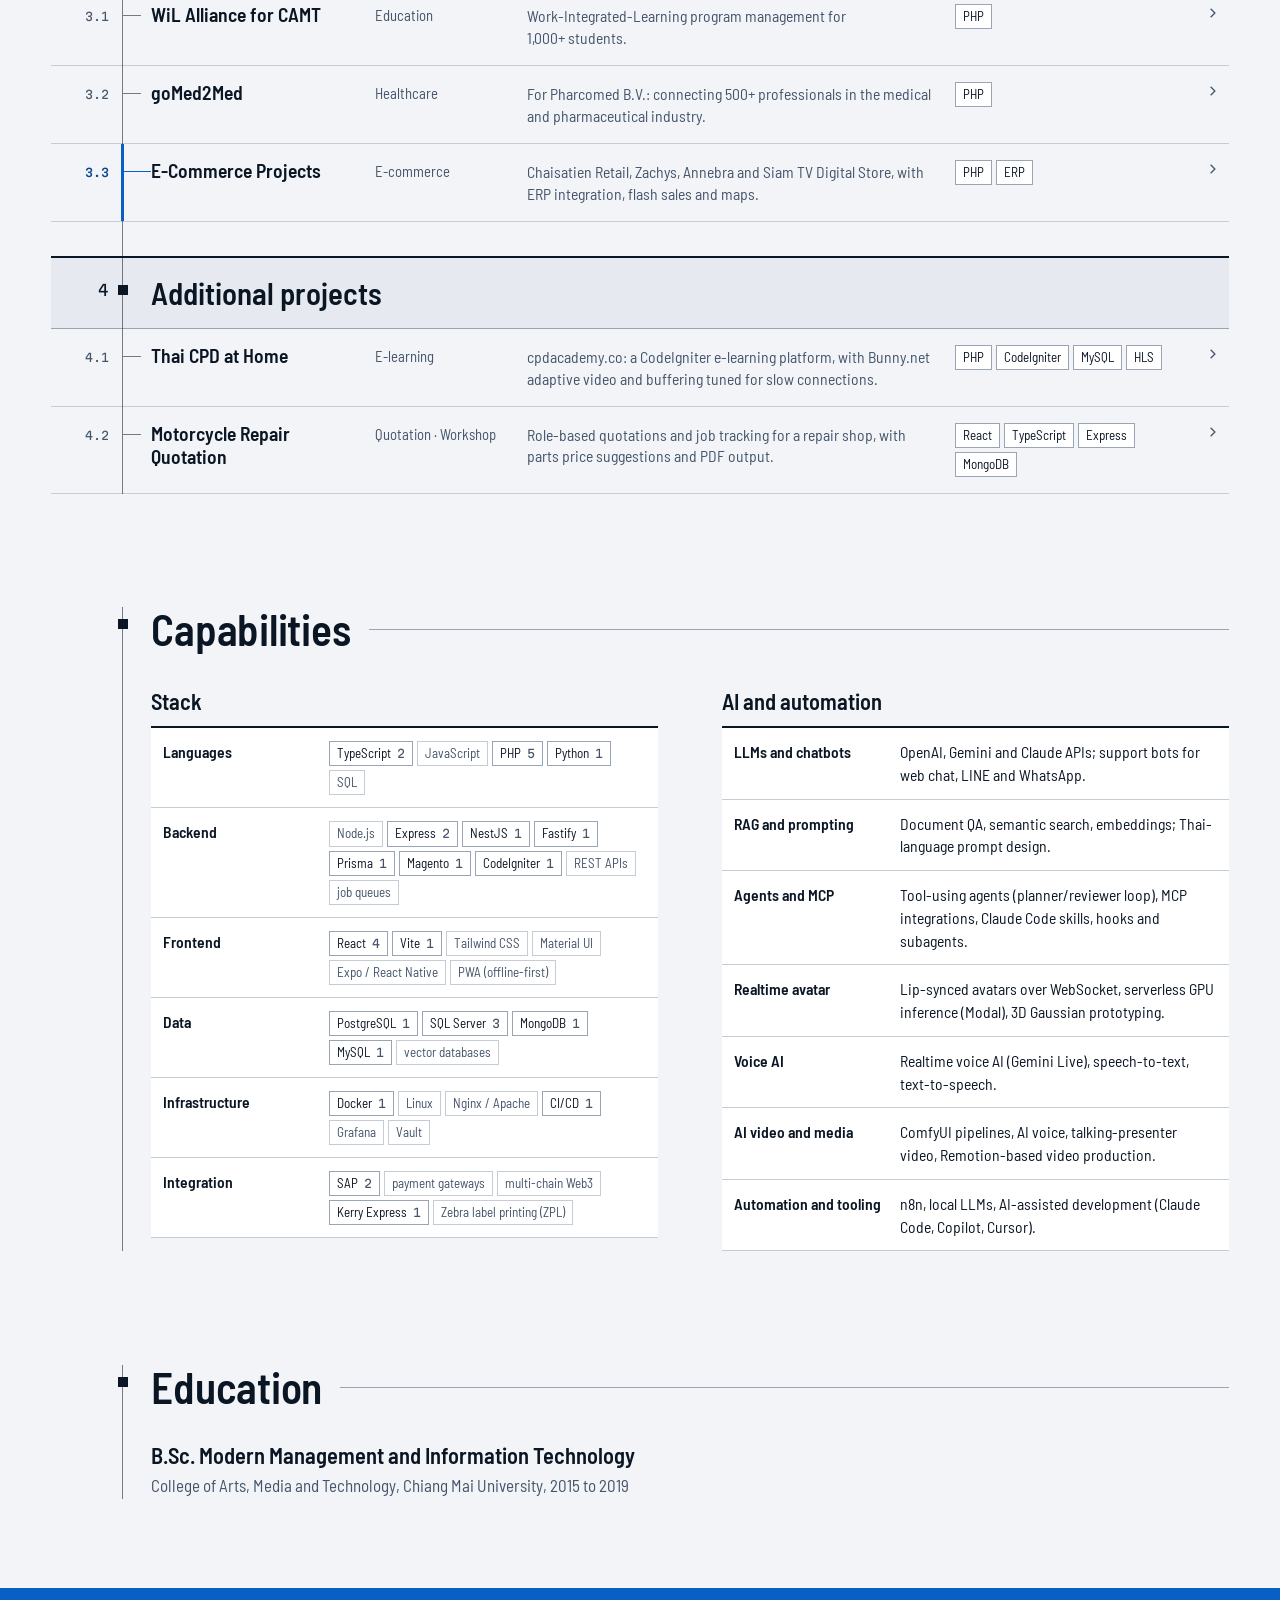
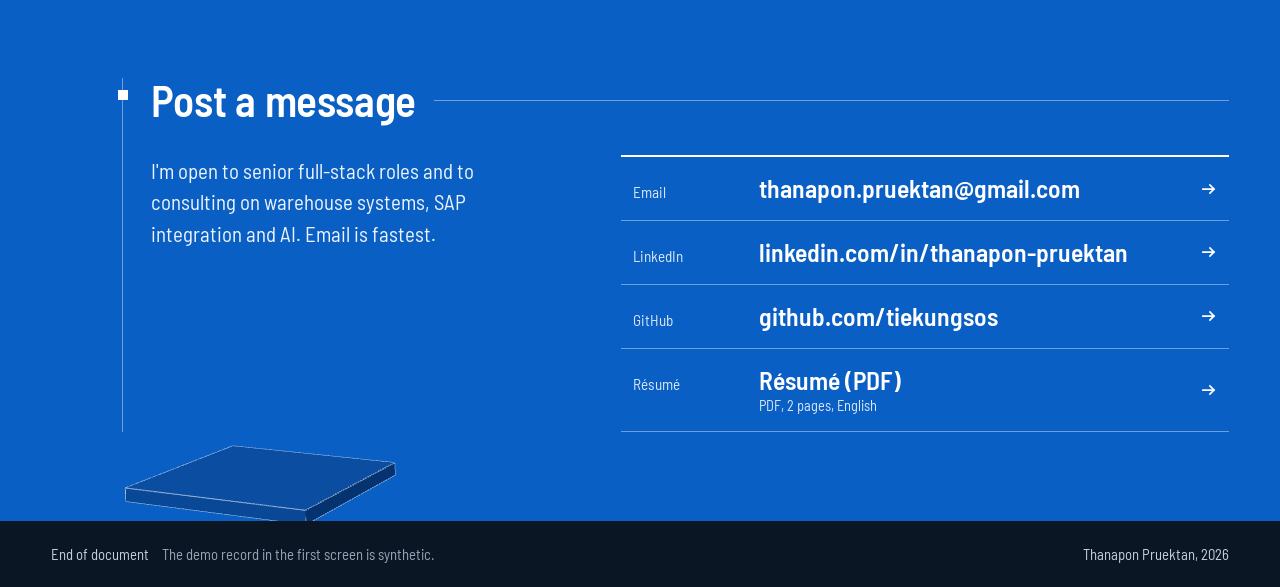
==== commit 9f7e71ff: "Add SEO and AI readability: prerendered EN/TH pages, JSON-LD, sitemap, robots, llms.txt, OG image" ====
--- a/index.html
+++ b/index.html
@@ -3,29 +3,50 @@
 <head>
 <meta charset="utf-8">
 <meta name="viewport" content="width=device-width,initial-scale=1">
-<title>Thanapon Pruektan | Senior Full Stack Developer</title>
-<meta name="description" content="Senior Full Stack Developer in Bangkok: warehouse systems, SAP integration, Web3 payments and production AI.">
 <meta name="theme-color" content="#0a5fc4">
 <link rel="icon" href="data:image/svg+xml,%3Csvg xmlns='http://www.w3.org/2000/svg' viewBox='0 0 32 32'%3E%3Crect width='32' height='32' fill='%230a5fc4'/%3E%3Cpath d='M7 16h18' stroke='%23fff' stroke-width='2'/%3E%3Ccircle cx='8' cy='16' r='3.2' fill='%23fff'/%3E%3Ccircle cx='24' cy='16' r='3.2' fill='%2317a05d' stroke='%23fff' stroke-width='1.5'/%3E%3C/svg%3E">
 <link rel="preconnect" href="https://fonts.googleapis.com">
 <link rel="preconnect" href="https://fonts.gstatic.com" crossorigin>
 <link href="https://fonts.googleapis.com/css2?family=Barlow+Semi+Condensed:wght@400;500;600;700&family=Martian+Mono:wght@400;500&family=Sarabun:wght@400;500;600;700&display=swap" rel="stylesheet">
-<link rel="stylesheet" href="styles.css">
-<script type="application/ld+json">
-{"@context":"https://schema.org","@type":"Person","name":"Thanapon Pruektan","jobTitle":"Senior Full Stack Developer","email":"mailto:thanapon.pruektan@gmail.com","address":{"@type":"PostalAddress","addressLocality":"Bangkok","addressCountry":"TH"},"sameAs":["https://www.linkedin.com/in/thanapon-pruektan-19ba03146/","https://github.com/tiekungsos"],"knowsAbout":["Warehouse management systems","SAP integration","Web3 payments","Magento","AI avatar systems"]}
-</script>
+<link rel="stylesheet" href="/styles.css">
+<title>Thanapon Pruektan | Senior Full Stack Developer</title>
+<meta name="description" content="Senior Full Stack Developer in Bangkok: warehouse systems, SAP integration, Web3 payments and production AI.">
+<meta name="author" content="Thanapon Pruektan">
+<meta name="robots" content="index,follow,max-image-preview:large,max-snippet:-1,max-video-preview:-1">
+<link rel="canonical" href="https://profile-theta-amber-40.vercel.app/">
+<link rel="alternate" hreflang="en" href="https://profile-theta-amber-40.vercel.app/">
+<link rel="alternate" hreflang="th" href="https://profile-theta-amber-40.vercel.app/th/">
+<link rel="alternate" hreflang="x-default" href="https://profile-theta-amber-40.vercel.app/">
+<link rel="alternate" type="text/plain" href="https://profile-theta-amber-40.vercel.app/llms.txt" title="LLM-readable summary">
+<meta property="og:type" content="profile">
+<meta property="og:site_name" content="Thanapon Pruektan">
+<meta property="og:title" content="Thanapon Pruektan | Senior Full Stack Developer">
+<meta property="og:description" content="Senior Full Stack Developer in Bangkok: warehouse systems, SAP integration, Web3 payments and production AI.">
+<meta property="og:url" content="https://profile-theta-amber-40.vercel.app/">
+<meta property="og:locale" content="en_US">
+<meta property="og:locale:alternate" content="th_TH">
+<meta property="og:image" content="https://profile-theta-amber-40.vercel.app/assets/og-image.png">
+<meta property="og:image:width" content="1200">
+<meta property="og:image:height" content="630">
+<meta property="og:image:alt" content="Thanapon Pruektan, Senior Full Stack Developer: a six-stage document flow from receiving to support">
+<meta property="profile:first_name" content="Thanapon">
+<meta property="profile:last_name" content="Pruektan">
+<meta name="twitter:card" content="summary_large_image">
+<meta name="twitter:title" content="Thanapon Pruektan | Senior Full Stack Developer">
+<meta name="twitter:description" content="Senior Full Stack Developer in Bangkok: warehouse systems, SAP integration, Web3 payments and production AI.">
+<meta name="twitter:image" content="https://profile-theta-amber-40.vercel.app/assets/og-image.png">
+<script type="application/ld+json">{"@context":"https://schema.org","@graph":[{"@type":"Person","@id":"https://profile-theta-amber-40.vercel.app/#person","name":"Thanapon Pruektan","jobTitle":"Senior Full Stack Developer","description":"Senior Full Stack Developer in Bangkok: warehouse systems, SAP integration, Web3 payments and production AI.","url":"https://profile-theta-amber-40.vercel.app/","image":"https://profile-theta-amber-40.vercel.app/assets/portrait.jpg","email":"mailto:thanapon.pruektan@gmail.com","address":{"@type":"PostalAddress","addressLocality":"Bangkok","addressCountry":"TH"},"sameAs":["https://www.linkedin.com/in/thanapon-pruektan-19ba03146/","https://github.com/tiekungsos"],"worksFor":[{"@type":"Organization","name":"3W Business and Solutions"},{"@type":"Organization","name":"KOS Design"}],"alumniOf":{"@type":"CollegeOrUniversity","name":"Chiang Mai University"},"knowsAbout":["Warehouse management systems","SAP integration","Enterprise e-commerce","Magento","Web3 payments","Real-time systems","AI avatars","LLM applications","TypeScript","Node.js","React","PostgreSQL","DevOps"],"knowsLanguage":["en","th"]},{"@type":"WebSite","@id":"https://profile-theta-amber-40.vercel.app/#website","url":"https://profile-theta-amber-40.vercel.app/","name":"Thanapon Pruektan","inLanguage":["en","th"],"publisher":{"@id":"https://profile-theta-amber-40.vercel.app/#person"}},{"@type":"ProfilePage","@id":"https://profile-theta-amber-40.vercel.app/#profilepage","url":"https://profile-theta-amber-40.vercel.app/","name":"Thanapon Pruektan | Senior Full Stack Developer","description":"Senior Full Stack Developer in Bangkok: warehouse systems, SAP integration, Web3 payments and production AI.","inLanguage":"en","dateModified":"2026-11-13","isPartOf":{"@id":"https://profile-theta-amber-40.vercel.app/#website"},"mainEntity":{"@id":"https://profile-theta-amber-40.vercel.app/#person"},"primaryImageOfPage":{"@type":"ImageObject","url":"https://profile-theta-amber-40.vercel.app/assets/og-image.png","width":1200,"height":630}},{"@type":"ItemList","@id":"https://profile-theta-amber-40.vercel.app/#projects","name":"Projects and records","itemListElement":[{"@type":"ListItem","position":1,"item":{"@type":"CreativeWork","name":"Thai Summit WMS","description":"Picking Zone and Loading Zone workflows for a factory in South Africa, with a handheld scanning app and SAP integration.","creator":{"@id":"https://profile-theta-amber-40.vercel.app/#person"},"keywords":"SAP, Handheld scanning, WMS","url":"https://profile-theta-amber-40.vercel.app/#rec-thai-summit-wms"}},{"@type":"ListItem","position":2,"item":{"@type":"CreativeWork","name":"Thai Summit Pricing Reconciliation","description":"Matches prices across Epay documents, SAP and Marketing quotations in four stages, with line-level evidence. In production.","creator":{"@id":"https://profile-theta-amber-40.vercel.app/#person"},"keywords":"SAP, Fastify, React, Vite, SQL Server, Windows Server","url":"https://profile-theta-amber-40.vercel.app/#rec-pricing"}},{"@type":"ListItem","position":3,"item":{"@type":"CreativeWork","name":"Bizstock WMS","description":"A full warehouse system as a TypeScript monorepo: admin web, offline scanner PWA, native Android app, 20 domain modules.","creator":{"@id":"https://profile-theta-amber-40.vercel.app/#person"},"keywords":"TypeScript, NestJS, React, Expo, PostgreSQL, SQL Server, PWA, ZPL","url":"https://profile-theta-amber-40.vercel.app/#rec-bizstock"}},{"@type":"ListItem","position":4,"item":{"@type":"CreativeWork","name":"Capsule Pack Management","description":"Lots, weights and expiry dates from the plant's Excel sheets, Thai QR labels printed to Zebra, and an offline handheld app.","creator":{"@id":"https://profile-theta-amber-40.vercel.app/#person"},"keywords":"Express, Prisma, SQL Server, React, PWA, ZPL, Android TWA, Docker, Nginx","url":"https://profile-theta-amber-40.vercel.app/#rec-capsule"}},{"@type":"ListItem","position":5,"item":{"@type":"CreativeWork","name":"Nakamoto Games","description":"A blockchain-based gaming platform built with a 60-member agile team, serving 100,000+ concurrent users at 99.9% uptime.","creator":{"@id":"https://profile-theta-amber-40.vercel.app/#person"},"keywords":"Web3, Real-time, DevOps","url":"https://profile-theta-amber-40.vercel.app/#rec-nakamoto"}},{"@type":"ListItem","position":6,"item":{"@type":"CreativeWork","name":"Naka Wallet","description":"A Web3 payment gateway across Binance, Polygon, Tron and TON that has processed $10M+ with zero security incidents.","creator":{"@id":"https://profile-theta-amber-40.vercel.app/#person"},"keywords":"Web3, CI/CD, DevOps","url":"https://profile-theta-amber-40.vercel.app/#rec-naka-wallet"}},{"@type":"ListItem","position":7,"item":{"@type":"CreativeWork","name":"Host.tg Event Platform","description":"Event management with crypto payments, live updates and automated notifications, handling 500+ events a month.","creator":{"@id":"https://profile-theta-amber-40.vercel.app/#person"},"keywords":"Web3, Real-time, DevOps","url":"https://profile-theta-amber-40.vercel.app/#rec-hosttg"}},{"@type":"ListItem","position":8,"item":{"@type":"CreativeWork","name":"AILEO AI Avatar Chat","description":"A real-time avatar that talks with customers through website chat and kiosks, plus single-photo 3D Gaussian avatar prototypes.","creator":{"@id":"https://profile-theta-amber-40.vercel.app/#person"},"keywords":"AI, WebSocket, Python, Real-time","url":"https://profile-theta-amber-40.vercel.app/#rec-aileo"}},{"@type":"ListItem","position":9,"item":{"@type":"CreativeWork","name":"AI Incident Analyzer","description":"Reads GlitchTip issues, summarizes root causes, ranks incidents and suggests fixes so developers respond faster.","creator":{"@id":"https://profile-theta-amber-40.vercel.app/#person"},"keywords":"AI, GlitchTip, DevOps","url":"https://profile-theta-amber-40.vercel.app/#rec-incident"}},{"@type":"ListItem","position":10,"item":{"@type":"CreativeWork","name":"Magento E-Commerce Portfolio","description":"Stores for Modernair, Joli Snob, The Raya Curated Collection and SF Brandname, with a 200% average conversion lift.","creator":{"@id":"https://profile-theta-amber-40.vercel.app/#person"},"keywords":"Magento, PHP, Kerry Express","url":"https://profile-theta-amber-40.vercel.app/#rec-magento"}},{"@type":"ListItem","position":11,"item":{"@type":"CreativeWork","name":"WiL Alliance for CAMT","description":"Work-Integrated-Learning program management for 1,000+ students.","creator":{"@id":"https://profile-theta-amber-40.vercel.app/#person"},"keywords":"PHP","url":"https://profile-theta-amber-40.vercel.app/#rec-wil"}},{"@type":"ListItem","position":12,"item":{"@type":"CreativeWork","name":"goMed2Med","description":"For Pharcomed B.V.: connecting 500+ professionals in the medical and pharmaceutical industry.","creator":{"@id":"https://profile-theta-amber-40.vercel.app/#person"},"keywords":"PHP","url":"https://profile-theta-amber-40.vercel.app/#rec-gomed"}},{"@type":"ListItem","position":13,"item":{"@type":"CreativeWork","name":"E-Commerce Projects","description":"Chaisatien Retail, Zachys, Annebra and Siam TV Digital Store, with ERP integration, flash sales and maps.","creator":{"@id":"https://profile-theta-amber-40.vercel.app/#person"},"keywords":"PHP, ERP","url":"https://profile-theta-amber-40.vercel.app/#rec-ecom-aware"}},{"@type":"ListItem","position":14,"item":{"@type":"CreativeWork","name":"Thai CPD at Home","description":"cpdacademy.co: a CodeIgniter e-learning platform, with Bunny.net adaptive video and buffering tuned for slow connections.","creator":{"@id":"https://profile-theta-amber-40.vercel.app/#person"},"keywords":"PHP, CodeIgniter, MySQL, HLS","url":"https://profile-theta-amber-40.vercel.app/#rec-thaicpd"}},{"@type":"ListItem","position":15,"item":{"@type":"CreativeWork","name":"Motorcycle Repair Quotation","description":"Role-based quotations and job tracking for a repair shop, with parts price suggestions and PDF output.","creator":{"@id":"https://profile-theta-amber-40.vercel.app/#person"},"keywords":"React, TypeScript, Express, MongoDB","url":"https://profile-theta-amber-40.vercel.app/#rec-moto"}}]}]}</script>
 </head>
 <body>
-
 <svg width="0" height="0" style="position:absolute" aria-hidden="true" focusable="false">
   <defs>
     <filter id="ink" x="-6%" y="-10%" width="112%" height="120%">
-      <feTurbulence type="fractalNoise" baseFrequency="0.9" numOctaves="2" seed="7" result="n"/>
-      <feDisplacementMap in="SourceGraphic" in2="n" scale="2.4"/>
+      <feTurbulence type="fractalNoise" baseFrequency="0.9" numOctaves="2" seed="7" result="n"></feTurbulence>
+      <feDisplacementMap in="SourceGraphic" in2="n" scale="2.4"></feDisplacementMap>
     </filter>
-    <symbol id="i-arrow" viewBox="0 0 16 16"><path d="M2 8h11M9 4l4 4-4 4" fill="none" stroke="currentColor" stroke-width="1.75" stroke-linecap="square"/></symbol>
-    <symbol id="i-chev" viewBox="0 0 16 16"><path d="M5.5 3 10.5 8l-5 5" fill="none" stroke="currentColor" stroke-width="1.75" stroke-linecap="square"/></symbol>
-    <symbol id="i-link" viewBox="0 0 16 16"><g fill="none" stroke="currentColor" stroke-width="1.5"><circle cx="3.5" cy="8" r="2.2"/><circle cx="12.5" cy="8" r="2.2"/><path d="M5.7 8h4.6"/></g></symbol>
+    <symbol id="i-arrow" viewBox="0 0 16 16"><path d="M2 8h11M9 4l4 4-4 4" fill="none" stroke="currentColor" stroke-width="1.75" stroke-linecap="square"></path></symbol>
+    <symbol id="i-chev" viewBox="0 0 16 16"><path d="M5.5 3 10.5 8l-5 5" fill="none" stroke="currentColor" stroke-width="1.75" stroke-linecap="square"></path></symbol>
+    <symbol id="i-link" viewBox="0 0 16 16"><g fill="none" stroke="currentColor" stroke-width="1.5"><circle cx="3.5" cy="8" r="2.2"></circle><circle cx="12.5" cy="8" r="2.2"></circle><path d="M5.7 8h4.6"></path></g></symbol>
   </defs>
 </svg>
 
@@ -34,7 +55,7 @@
 <header class="bar">
   <a class="brand" href="#top">
     <span class="mark" aria-hidden="true">
-      <svg viewBox="0 0 32 32" width="28" height="28"><path d="M5 16h22" stroke="#fff" stroke-width="2"/><circle cx="7" cy="16" r="3.4" fill="#fff"/><circle cx="25" cy="16" r="3.4" fill="#17a05d" stroke="#fff" stroke-width="1.6"/></svg>
+      <svg viewBox="0 0 32 32" width="28" height="28"><path d="M5 16h22" stroke="#fff" stroke-width="2"></path><circle cx="7" cy="16" r="3.4" fill="#fff"></circle><circle cx="25" cy="16" r="3.4" fill="#17a05d" stroke="#fff" stroke-width="1.6"></circle></svg>
     </span>
     <span class="brand-t"><b>Thanapon Pruektan</b><span class="brand-s" data-t="mark">Portfolio</span></span>
   </a>
@@ -46,7 +67,7 @@
   <a class="bar-a hide-sm" href="#records" data-t="navRecords">Records</a>
   <a class="bar-a hide-sm" href="#contact" data-t="navContact">Contact</a>
   <a class="bar-a" href="mailto:thanapon.pruektan@gmail.com" data-t="email">Email me</a>
-  <a class="bar-a hide-sm" href="assets/Thanapon-Pruektan-Resume.pdf" download data-t="resume">Résumé (PDF)</a>
+  <a class="bar-a hide-sm" href="/assets/Thanapon-Pruektan-Resume.pdf" download="" data-t="resume">Résumé (PDF)</a>
 </header>
 
 <main id="main">
@@ -58,7 +79,7 @@
       <div class="dochead">
         <p data-t="where">Bangkok, Thailand</p>
         <p data-t="openTo">Open to senior roles and consulting</p>
-        <p class="hint"><span data-t="scrollHint">Scroll to post the record</span><svg class="ic" aria-hidden="true"><use href="#i-arrow"/></svg></p>
+        <p class="hint"><span data-t="scrollHint">Scroll to post the record</span><svg class="ic" aria-hidden="true"><use href="#i-arrow"></use></svg></p>
       </div>
       <div class="copy">
         <h1 id="name">Thanapon Pruektan</h1>
@@ -67,15 +88,15 @@
         </p>
         <p class="pitch" data-t="pitch">I build the systems that move goods, money and conversations: warehouse and SAP integration, Web3 payments, and production AI.</p>
         <div class="actions">
-          <a class="btn btn-primary" href="mailto:thanapon.pruektan@gmail.com"><span data-t="email">Email me</span><svg class="ic" aria-hidden="true"><use href="#i-arrow"/></svg></a>
-          <a class="btn" href="assets/Thanapon-Pruektan-Resume.pdf" download><span data-t="resume">Résumé (PDF)</span><svg class="ic" aria-hidden="true"><use href="#i-arrow"/></svg></a>
-          <a class="btn" href="https://www.linkedin.com/in/thanapon-pruektan-19ba03146/" target="_blank" rel="noopener"><span data-t="linkedinMsg">Message on LinkedIn</span><svg class="ic" aria-hidden="true"><use href="#i-arrow"/></svg></a>
+          <a class="btn btn-primary" href="mailto:thanapon.pruektan@gmail.com"><span data-t="email">Email me</span><svg class="ic" aria-hidden="true"><use href="#i-arrow"></use></svg></a>
+          <a class="btn" href="/assets/Thanapon-Pruektan-Resume.pdf" download=""><span data-t="resume">Résumé (PDF)</span><svg class="ic" aria-hidden="true"><use href="#i-arrow"></use></svg></a>
+          <a class="btn" href="https://www.linkedin.com/in/thanapon-pruektan-19ba03146/" target="_blank" rel="noopener"><span data-t="linkedinMsg">Message on LinkedIn</span><svg class="ic" aria-hidden="true"><use href="#i-arrow"></use></svg></a>
         </div>
       </div>
       <figure class="attach">
         <figcaption class="attach-h"><span class="mono">ATT-01</span><span data-t="photo">Photo</span></figcaption>
         <div class="attach-b">
-          <img src="assets/portrait.jpg" width="240" height="300" alt="Portrait of Thanapon Pruektan" data-alt="photoAlt">
+          <img src="/assets/portrait.jpg" width="240" height="300" alt="Portrait of Thanapon Pruektan" data-alt="photoAlt">
         </div>
         <div class="stamp" id="stamp" aria-hidden="true"><span class="stamp-main">POSTED</span><span class="stamp-sub" data-t="stampSub">Delivered</span></div>
       </figure>
@@ -134,7 +155,7 @@
         </div>
       </div>
       <div class="groups" id="groups"></div>
-      <noscript><p class="ns">This page needs JavaScript to show my records. My résumé has all of it: <a href="assets/Thanapon-Pruektan-Resume.pdf">PDF</a></p></noscript>
+      <noscript><p class="ns">This page needs JavaScript to show my records. My résumé has all of it: <a href="/assets/Thanapon-Pruektan-Resume.pdf">PDF</a></p></noscript>
     </div>
   </section>
 
@@ -171,10 +192,10 @@
       <div class="contact-grid">
         <p class="lead2" data-t="contactLead">I'm open to senior full-stack roles and to consulting on warehouse systems, SAP integration and AI. Email is fastest.</p>
         <ul class="links">
-          <li><a href="mailto:thanapon.pruektan@gmail.com"><span class="l-k" data-t="contactEmail">Email</span><span class="l-v">thanapon.pruektan@gmail.com</span><svg class="ic" aria-hidden="true"><use href="#i-arrow"/></svg></a></li>
-          <li><a href="https://www.linkedin.com/in/thanapon-pruektan-19ba03146/" target="_blank" rel="noopener"><span class="l-k" data-t="contactLinkedin">LinkedIn</span><span class="l-v">linkedin.com/in/thanapon-pruektan</span><svg class="ic" aria-hidden="true"><use href="#i-arrow"/></svg></a></li>
-          <li><a href="https://github.com/tiekungsos" target="_blank" rel="noopener"><span class="l-k" data-t="contactGithub">GitHub</span><span class="l-v">github.com/tiekungsos</span><svg class="ic" aria-hidden="true"><use href="#i-arrow"/></svg></a></li>
-          <li><a href="assets/Thanapon-Pruektan-Resume.pdf" download><span class="l-k" data-t="contactResume">Résumé</span><span class="l-v"><span data-t="resume">Résumé (PDF)</span> <span class="l-n" data-t="contactResumeNote">PDF, 2 pages, English</span></span><svg class="ic" aria-hidden="true"><use href="#i-arrow"/></svg></a></li>
+          <li><a href="mailto:thanapon.pruektan@gmail.com"><span class="l-k" data-t="contactEmail">Email</span><span class="l-v">thanapon.pruektan@gmail.com</span><svg class="ic" aria-hidden="true"><use href="#i-arrow"></use></svg></a></li>
+          <li><a href="https://www.linkedin.com/in/thanapon-pruektan-19ba03146/" target="_blank" rel="noopener"><span class="l-k" data-t="contactLinkedin">LinkedIn</span><span class="l-v">linkedin.com/in/thanapon-pruektan</span><svg class="ic" aria-hidden="true"><use href="#i-arrow"></use></svg></a></li>
+          <li><a href="https://github.com/tiekungsos" target="_blank" rel="noopener"><span class="l-k" data-t="contactGithub">GitHub</span><span class="l-v">github.com/tiekungsos</span><svg class="ic" aria-hidden="true"><use href="#i-arrow"></use></svg></a></li>
+          <li><a href="/assets/Thanapon-Pruektan-Resume.pdf" download=""><span class="l-k" data-t="contactResume">Résumé</span><span class="l-v"><span data-t="resume">Résumé (PDF)</span> <span class="l-n" data-t="contactResumeNote">PDF, 2 pages, English</span></span><svg class="ic" aria-hidden="true"><use href="#i-arrow"></use></svg></a></li>
         </ul>
       </div>
     </div>
@@ -186,10 +207,9 @@
   <p><span data-t="endDoc">End of document</span> <span class="foot-n" data-t="endNote">The demo record in the first screen is synthetic.</span></p>
   <p class="foot-c">Thanapon Pruektan, 2026</p>
 </footer>
-
-<script src="assets/vendor/lenis.min.js"></script>
-<script src="content.js"></script>
-<script src="app.js"></script>
-<script type="module" src="scene.js"></script>
+<script src="/assets/vendor/lenis.min.js"></script>
+<script src="/content.js"></script>
+<script src="/app.js"></script>
+<script type="module" src="/scene.js"></script>
 </body>
 </html>
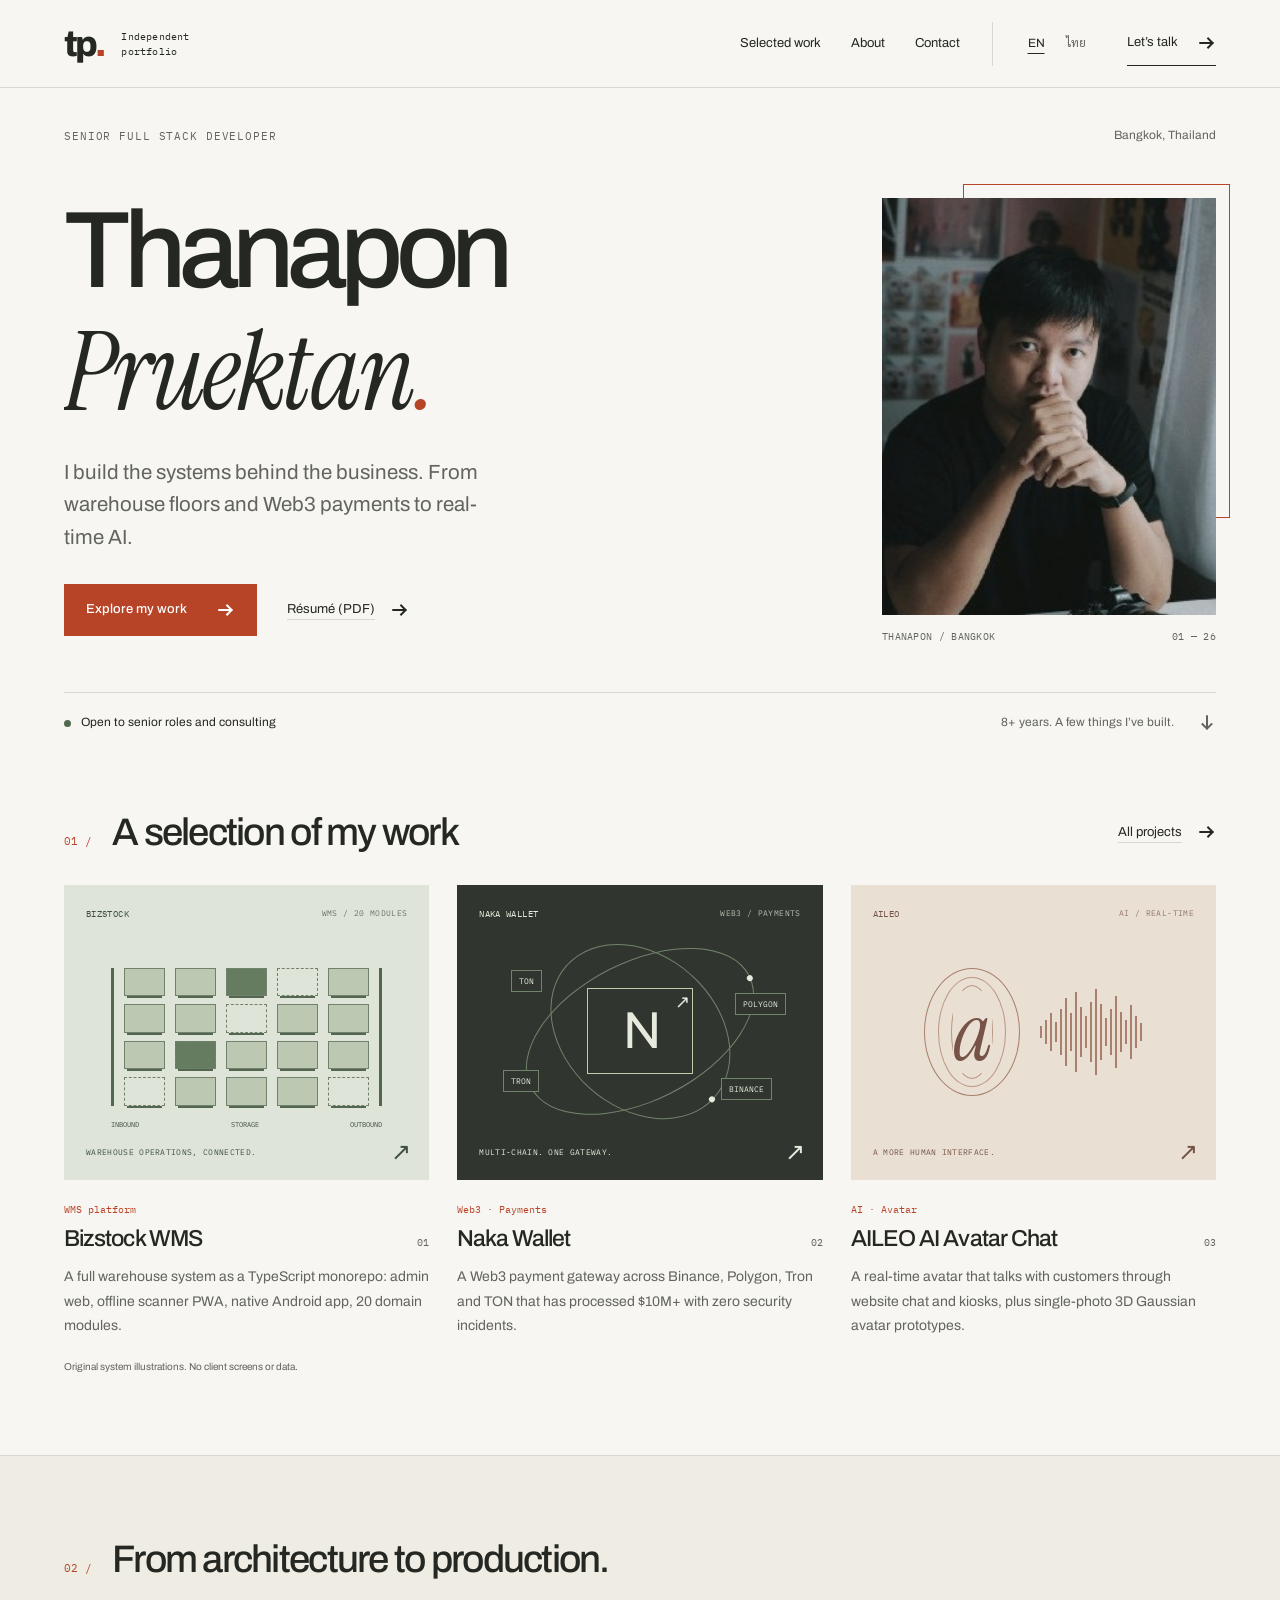
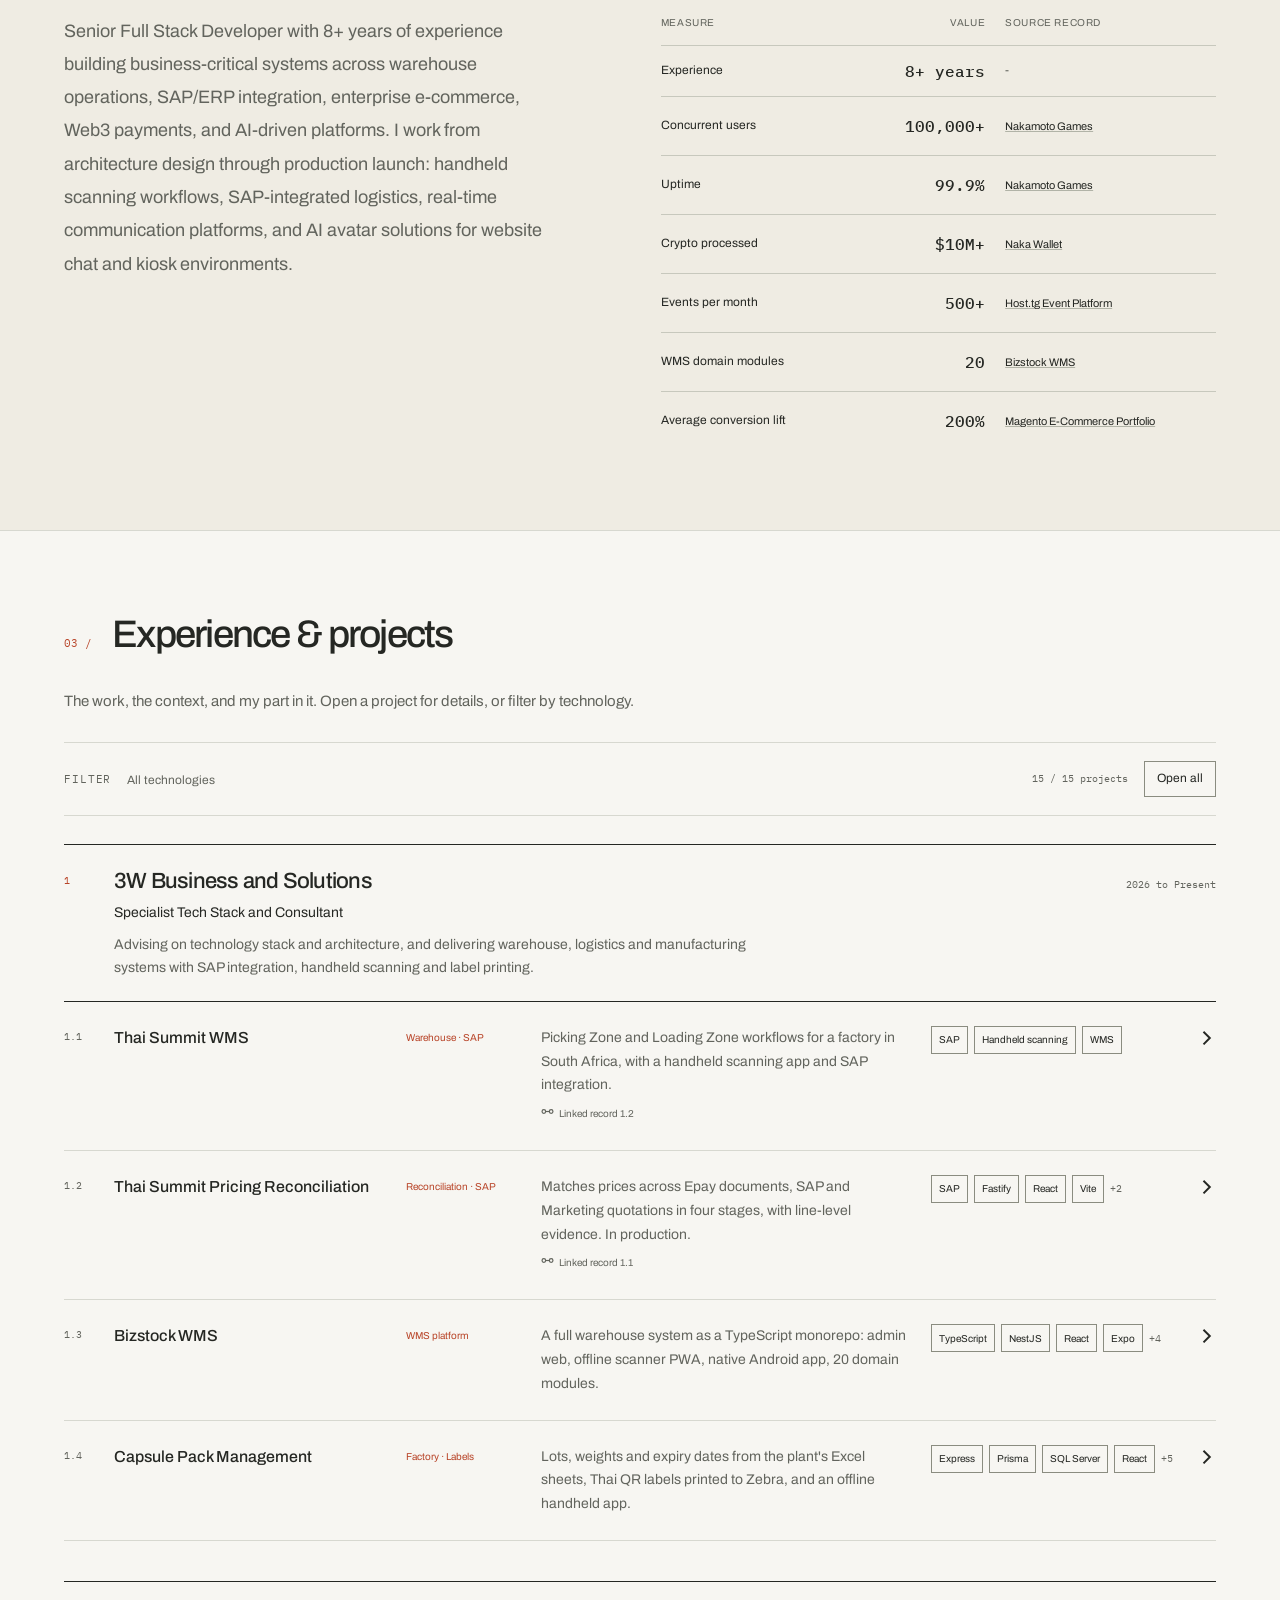
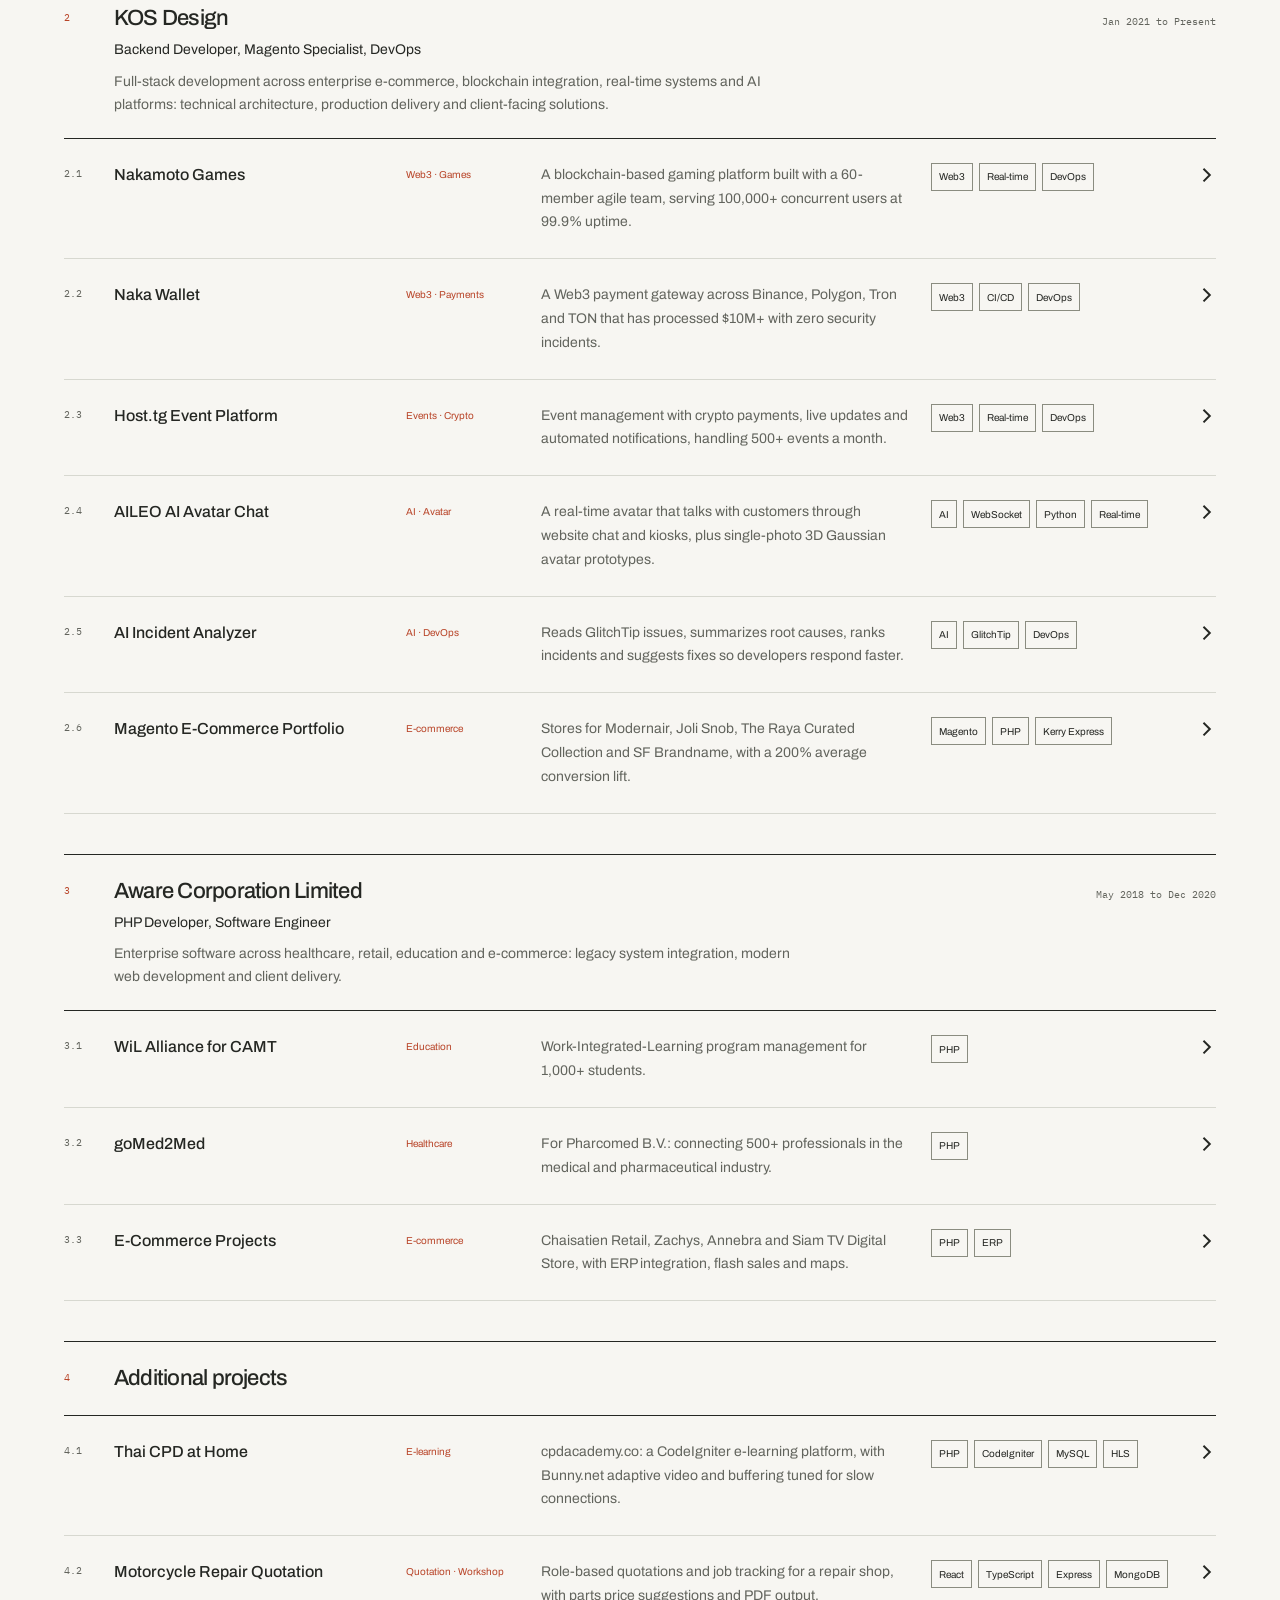
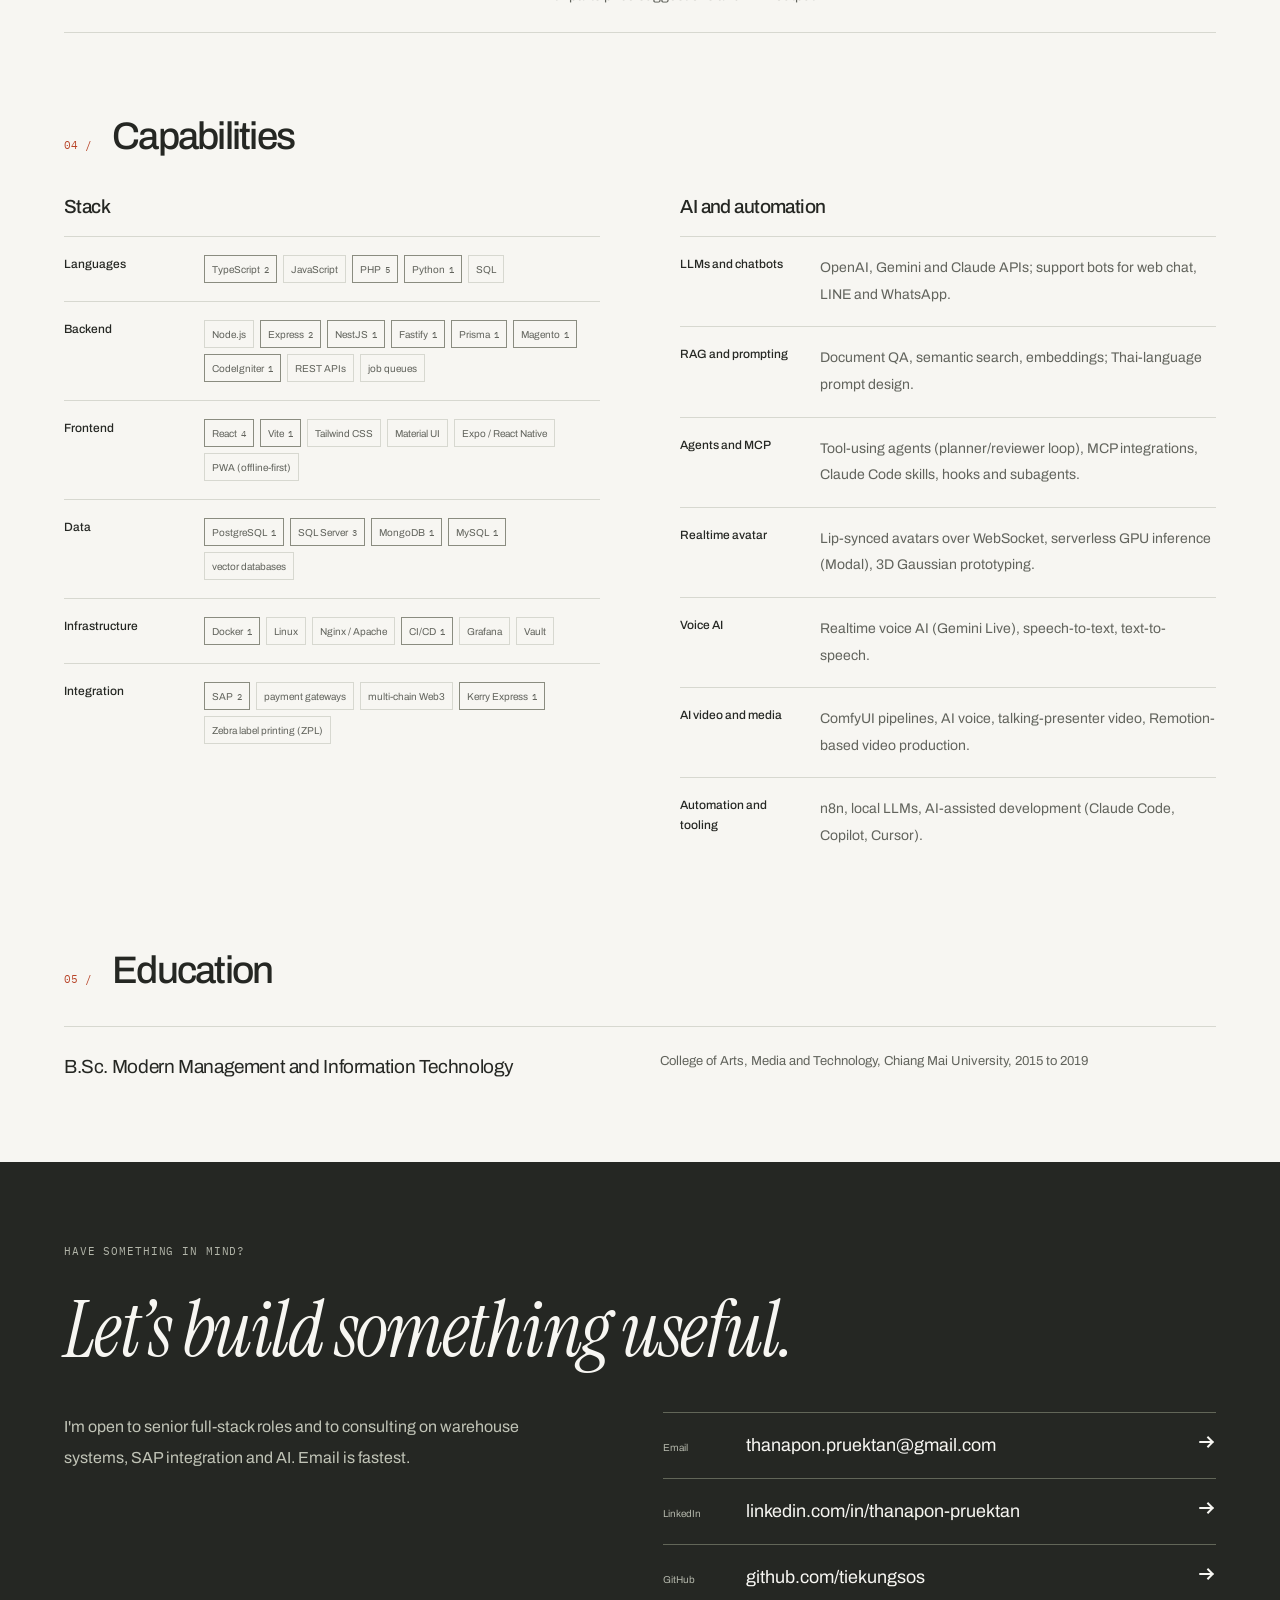
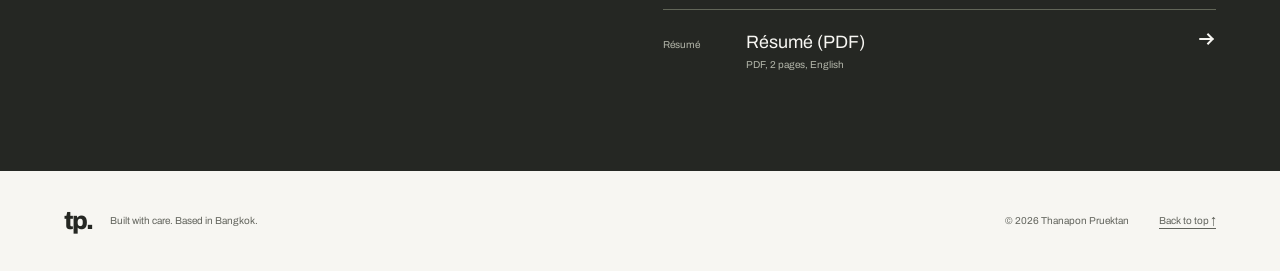
==== commit f2cbf7a1: "feat: refresh portfolio design and motion" ====
--- a/index.html
+++ b/index.html
@@ -3,11 +3,11 @@
 <head>
 <meta charset="utf-8">
 <meta name="viewport" content="width=device-width,initial-scale=1">
-<meta name="theme-color" content="#0a5fc4">
-<link rel="icon" href="data:image/svg+xml,%3Csvg xmlns='http://www.w3.org/2000/svg' viewBox='0 0 32 32'%3E%3Crect width='32' height='32' fill='%230a5fc4'/%3E%3Cpath d='M7 16h18' stroke='%23fff' stroke-width='2'/%3E%3Ccircle cx='8' cy='16' r='3.2' fill='%23fff'/%3E%3Ccircle cx='24' cy='16' r='3.2' fill='%2317a05d' stroke='%23fff' stroke-width='1.5'/%3E%3C/svg%3E">
+<meta name="theme-color" content="#bd492c">
+<link rel="icon" href="data:image/svg+xml,%3Csvg xmlns='http://www.w3.org/2000/svg' viewBox='0 0 40 40'%3E%3Crect width='40' height='40' fill='%23f7f6f2'/%3E%3Ctext x='3' y='28' font-family='Arial,sans-serif' font-weight='700' font-size='30' letter-spacing='-3' fill='%23252723'%3Etp%3Ctspan fill='%23b84428'%3E.%3C/tspan%3E%3C/text%3E%3C/svg%3E">
 <link rel="preconnect" href="https://fonts.googleapis.com">
 <link rel="preconnect" href="https://fonts.gstatic.com" crossorigin>
-<link href="https://fonts.googleapis.com/css2?family=Barlow+Semi+Condensed:wght@400;500;600;700&family=Martian+Mono:wght@400;500&family=Sarabun:wght@400;500;600;700&display=swap" rel="stylesheet">
+<link href="https://fonts.googleapis.com/css2?family=Archivo:wght@400;500;600;700;800&family=IBM+Plex+Mono:wght@400;500&family=Instrument+Serif:ital@0;1&family=Sarabun:wght@400;500;600;700&display=swap" rel="stylesheet">
 <link rel="stylesheet" href="/styles.css">
 <title>Thanapon Pruektan | Senior Full Stack Developer</title>
 <meta name="description" content="Senior Full Stack Developer in Bangkok: warehouse systems, SAP integration, Web3 payments and production AI.">
@@ -28,22 +28,20 @@
 <meta property="og:image" content="https://profile-theta-amber-40.vercel.app/assets/og-image.png">
 <meta property="og:image:width" content="1200">
 <meta property="og:image:height" content="630">
-<meta property="og:image:alt" content="Thanapon Pruektan, Senior Full Stack Developer: a six-stage document flow from receiving to support">
+<meta property="og:image:alt" content="Thanapon Pruektan, Senior Full Stack Developer: selected warehouse, Web3 payment and AI projects">
 <meta property="profile:first_name" content="Thanapon">
 <meta property="profile:last_name" content="Pruektan">
 <meta name="twitter:card" content="summary_large_image">
 <meta name="twitter:title" content="Thanapon Pruektan | Senior Full Stack Developer">
 <meta name="twitter:description" content="Senior Full Stack Developer in Bangkok: warehouse systems, SAP integration, Web3 payments and production AI.">
 <meta name="twitter:image" content="https://profile-theta-amber-40.vercel.app/assets/og-image.png">
-<script type="application/ld+json">{"@context":"https://schema.org","@graph":[{"@type":"Person","@id":"https://profile-theta-amber-40.vercel.app/#person","name":"Thanapon Pruektan","jobTitle":"Senior Full Stack Developer","description":"Senior Full Stack Developer in Bangkok: warehouse systems, SAP integration, Web3 payments and production AI.","url":"https://profile-theta-amber-40.vercel.app/","image":"https://profile-theta-amber-40.vercel.app/assets/portrait.jpg","email":"mailto:thanapon.pruektan@gmail.com","address":{"@type":"PostalAddress","addressLocality":"Bangkok","addressCountry":"TH"},"sameAs":["https://www.linkedin.com/in/thanapon-pruektan-19ba03146/","https://github.com/tiekungsos"],"worksFor":[{"@type":"Organization","name":"3W Business and Solutions"},{"@type":"Organization","name":"KOS Design"}],"alumniOf":{"@type":"CollegeOrUniversity","name":"Chiang Mai University"},"knowsAbout":["Warehouse management systems","SAP integration","Enterprise e-commerce","Magento","Web3 payments","Real-time systems","AI avatars","LLM applications","TypeScript","Node.js","React","PostgreSQL","DevOps"],"knowsLanguage":["en","th"]},{"@type":"WebSite","@id":"https://profile-theta-amber-40.vercel.app/#website","url":"https://profile-theta-amber-40.vercel.app/","name":"Thanapon Pruektan","inLanguage":["en","th"],"publisher":{"@id":"https://profile-theta-amber-40.vercel.app/#person"}},{"@type":"ProfilePage","@id":"https://profile-theta-amber-40.vercel.app/#profilepage","url":"https://profile-theta-amber-40.vercel.app/","name":"Thanapon Pruektan | Senior Full Stack Developer","description":"Senior Full Stack Developer in Bangkok: warehouse systems, SAP integration, Web3 payments and production AI.","inLanguage":"en","dateModified":"2026-11-13","isPartOf":{"@id":"https://profile-theta-amber-40.vercel.app/#website"},"mainEntity":{"@id":"https://profile-theta-amber-40.vercel.app/#person"},"primaryImageOfPage":{"@type":"ImageObject","url":"https://profile-theta-amber-40.vercel.app/assets/og-image.png","width":1200,"height":630}},{"@type":"ItemList","@id":"https://profile-theta-amber-40.vercel.app/#projects","name":"Projects and records","itemListElement":[{"@type":"ListItem","position":1,"item":{"@type":"CreativeWork","name":"Thai Summit WMS","description":"Picking Zone and Loading Zone workflows for a factory in South Africa, with a handheld scanning app and SAP integration.","creator":{"@id":"https://profile-theta-amber-40.vercel.app/#person"},"keywords":"SAP, Handheld scanning, WMS","url":"https://profile-theta-amber-40.vercel.app/#rec-thai-summit-wms"}},{"@type":"ListItem","position":2,"item":{"@type":"CreativeWork","name":"Thai Summit Pricing Reconciliation","description":"Matches prices across Epay documents, SAP and Marketing quotations in four stages, with line-level evidence. In production.","creator":{"@id":"https://profile-theta-amber-40.vercel.app/#person"},"keywords":"SAP, Fastify, React, Vite, SQL Server, Windows Server","url":"https://profile-theta-amber-40.vercel.app/#rec-pricing"}},{"@type":"ListItem","position":3,"item":{"@type":"CreativeWork","name":"Bizstock WMS","description":"A full warehouse system as a TypeScript monorepo: admin web, offline scanner PWA, native Android app, 20 domain modules.","creator":{"@id":"https://profile-theta-amber-40.vercel.app/#person"},"keywords":"TypeScript, NestJS, React, Expo, PostgreSQL, SQL Server, PWA, ZPL","url":"https://profile-theta-amber-40.vercel.app/#rec-bizstock"}},{"@type":"ListItem","position":4,"item":{"@type":"CreativeWork","name":"Capsule Pack Management","description":"Lots, weights and expiry dates from the plant's Excel sheets, Thai QR labels printed to Zebra, and an offline handheld app.","creator":{"@id":"https://profile-theta-amber-40.vercel.app/#person"},"keywords":"Express, Prisma, SQL Server, React, PWA, ZPL, Android TWA, Docker, Nginx","url":"https://profile-theta-amber-40.vercel.app/#rec-capsule"}},{"@type":"ListItem","position":5,"item":{"@type":"CreativeWork","name":"Nakamoto Games","description":"A blockchain-based gaming platform built with a 60-member agile team, serving 100,000+ concurrent users at 99.9% uptime.","creator":{"@id":"https://profile-theta-amber-40.vercel.app/#person"},"keywords":"Web3, Real-time, DevOps","url":"https://profile-theta-amber-40.vercel.app/#rec-nakamoto"}},{"@type":"ListItem","position":6,"item":{"@type":"CreativeWork","name":"Naka Wallet","description":"A Web3 payment gateway across Binance, Polygon, Tron and TON that has processed $10M+ with zero security incidents.","creator":{"@id":"https://profile-theta-amber-40.vercel.app/#person"},"keywords":"Web3, CI/CD, DevOps","url":"https://profile-theta-amber-40.vercel.app/#rec-naka-wallet"}},{"@type":"ListItem","position":7,"item":{"@type":"CreativeWork","name":"Host.tg Event Platform","description":"Event management with crypto payments, live updates and automated notifications, handling 500+ events a month.","creator":{"@id":"https://profile-theta-amber-40.vercel.app/#person"},"keywords":"Web3, Real-time, DevOps","url":"https://profile-theta-amber-40.vercel.app/#rec-hosttg"}},{"@type":"ListItem","position":8,"item":{"@type":"CreativeWork","name":"AILEO AI Avatar Chat","description":"A real-time avatar that talks with customers through website chat and kiosks, plus single-photo 3D Gaussian avatar prototypes.","creator":{"@id":"https://profile-theta-amber-40.vercel.app/#person"},"keywords":"AI, WebSocket, Python, Real-time","url":"https://profile-theta-amber-40.vercel.app/#rec-aileo"}},{"@type":"ListItem","position":9,"item":{"@type":"CreativeWork","name":"AI Incident Analyzer","description":"Reads GlitchTip issues, summarizes root causes, ranks incidents and suggests fixes so developers respond faster.","creator":{"@id":"https://profile-theta-amber-40.vercel.app/#person"},"keywords":"AI, GlitchTip, DevOps","url":"https://profile-theta-amber-40.vercel.app/#rec-incident"}},{"@type":"ListItem","position":10,"item":{"@type":"CreativeWork","name":"Magento E-Commerce Portfolio","description":"Stores for Modernair, Joli Snob, The Raya Curated Collection and SF Brandname, with a 200% average conversion lift.","creator":{"@id":"https://profile-theta-amber-40.vercel.app/#person"},"keywords":"Magento, PHP, Kerry Express","url":"https://profile-theta-amber-40.vercel.app/#rec-magento"}},{"@type":"ListItem","position":11,"item":{"@type":"CreativeWork","name":"WiL Alliance for CAMT","description":"Work-Integrated-Learning program management for 1,000+ students.","creator":{"@id":"https://profile-theta-amber-40.vercel.app/#person"},"keywords":"PHP","url":"https://profile-theta-amber-40.vercel.app/#rec-wil"}},{"@type":"ListItem","position":12,"item":{"@type":"CreativeWork","name":"goMed2Med","description":"For Pharcomed B.V.: connecting 500+ professionals in the medical and pharmaceutical industry.","creator":{"@id":"https://profile-theta-amber-40.vercel.app/#person"},"keywords":"PHP","url":"https://profile-theta-amber-40.vercel.app/#rec-gomed"}},{"@type":"ListItem","position":13,"item":{"@type":"CreativeWork","name":"E-Commerce Projects","description":"Chaisatien Retail, Zachys, Annebra and Siam TV Digital Store, with ERP integration, flash sales and maps.","creator":{"@id":"https://profile-theta-amber-40.vercel.app/#person"},"keywords":"PHP, ERP","url":"https://profile-theta-amber-40.vercel.app/#rec-ecom-aware"}},{"@type":"ListItem","position":14,"item":{"@type":"CreativeWork","name":"Thai CPD at Home","description":"cpdacademy.co: a CodeIgniter e-learning platform, with Bunny.net adaptive video and buffering tuned for slow connections.","creator":{"@id":"https://profile-theta-amber-40.vercel.app/#person"},"keywords":"PHP, CodeIgniter, MySQL, HLS","url":"https://profile-theta-amber-40.vercel.app/#rec-thaicpd"}},{"@type":"ListItem","position":15,"item":{"@type":"CreativeWork","name":"Motorcycle Repair Quotation","description":"Role-based quotations and job tracking for a repair shop, with parts price suggestions and PDF output.","creator":{"@id":"https://profile-theta-amber-40.vercel.app/#person"},"keywords":"React, TypeScript, Express, MongoDB","url":"https://profile-theta-amber-40.vercel.app/#rec-moto"}}]}]}</script>
+<script type="application/ld+json">{"@context":"https://schema.org","@graph":[{"@type":"Person","@id":"https://profile-theta-amber-40.vercel.app/#person","name":"Thanapon Pruektan","jobTitle":"Senior Full Stack Developer","description":"Senior Full Stack Developer in Bangkok: warehouse systems, SAP integration, Web3 payments and production AI.","url":"https://profile-theta-amber-40.vercel.app/","image":"https://profile-theta-amber-40.vercel.app/assets/portrait.jpg","email":"mailto:thanapon.pruektan@gmail.com","address":{"@type":"PostalAddress","addressLocality":"Bangkok","addressCountry":"TH"},"sameAs":["https://www.linkedin.com/in/thanapon-pruektan-19ba03146/","https://github.com/tiekungsos"],"worksFor":[{"@type":"Organization","name":"3W Business and Solutions"},{"@type":"Organization","name":"KOS Design"}],"alumniOf":{"@type":"CollegeOrUniversity","name":"Chiang Mai University"},"knowsAbout":["Warehouse management systems","SAP integration","Enterprise e-commerce","Magento","Web3 payments","Real-time systems","AI avatars","LLM applications","TypeScript","Node.js","React","PostgreSQL","DevOps"],"knowsLanguage":["en","th"]},{"@type":"WebSite","@id":"https://profile-theta-amber-40.vercel.app/#website","url":"https://profile-theta-amber-40.vercel.app/","name":"Thanapon Pruektan","inLanguage":["en","th"],"publisher":{"@id":"https://profile-theta-amber-40.vercel.app/#person"}},{"@type":"ProfilePage","@id":"https://profile-theta-amber-40.vercel.app/#profilepage","url":"https://profile-theta-amber-40.vercel.app/","name":"Thanapon Pruektan | Senior Full Stack Developer","description":"Senior Full Stack Developer in Bangkok: warehouse systems, SAP integration, Web3 payments and production AI.","inLanguage":"en","dateModified":"2026-11-14","isPartOf":{"@id":"https://profile-theta-amber-40.vercel.app/#website"},"mainEntity":{"@id":"https://profile-theta-amber-40.vercel.app/#person"},"primaryImageOfPage":{"@type":"ImageObject","url":"https://profile-theta-amber-40.vercel.app/assets/og-image.png","width":1200,"height":630}},{"@type":"ItemList","@id":"https://profile-theta-amber-40.vercel.app/#projects","name":"Projects and records","itemListElement":[{"@type":"ListItem","position":1,"item":{"@type":"CreativeWork","name":"Thai Summit WMS","description":"Picking Zone and Loading Zone workflows for a factory in South Africa, with a handheld scanning app and SAP integration.","creator":{"@id":"https://profile-theta-amber-40.vercel.app/#person"},"keywords":"SAP, Handheld scanning, WMS","url":"https://profile-theta-amber-40.vercel.app/#rec-thai-summit-wms"}},{"@type":"ListItem","position":2,"item":{"@type":"CreativeWork","name":"Thai Summit Pricing Reconciliation","description":"Matches prices across Epay documents, SAP and Marketing quotations in four stages, with line-level evidence. In production.","creator":{"@id":"https://profile-theta-amber-40.vercel.app/#person"},"keywords":"SAP, Fastify, React, Vite, SQL Server, Windows Server","url":"https://profile-theta-amber-40.vercel.app/#rec-pricing"}},{"@type":"ListItem","position":3,"item":{"@type":"CreativeWork","name":"Bizstock WMS","description":"A full warehouse system as a TypeScript monorepo: admin web, offline scanner PWA, native Android app, 20 domain modules.","creator":{"@id":"https://profile-theta-amber-40.vercel.app/#person"},"keywords":"TypeScript, NestJS, React, Expo, PostgreSQL, SQL Server, PWA, ZPL","url":"https://profile-theta-amber-40.vercel.app/#rec-bizstock"}},{"@type":"ListItem","position":4,"item":{"@type":"CreativeWork","name":"Capsule Pack Management","description":"Lots, weights and expiry dates from the plant's Excel sheets, Thai QR labels printed to Zebra, and an offline handheld app.","creator":{"@id":"https://profile-theta-amber-40.vercel.app/#person"},"keywords":"Express, Prisma, SQL Server, React, PWA, ZPL, Android TWA, Docker, Nginx","url":"https://profile-theta-amber-40.vercel.app/#rec-capsule"}},{"@type":"ListItem","position":5,"item":{"@type":"CreativeWork","name":"Nakamoto Games","description":"A blockchain-based gaming platform built with a 60-member agile team, serving 100,000+ concurrent users at 99.9% uptime.","creator":{"@id":"https://profile-theta-amber-40.vercel.app/#person"},"keywords":"Web3, Real-time, DevOps","url":"https://profile-theta-amber-40.vercel.app/#rec-nakamoto"}},{"@type":"ListItem","position":6,"item":{"@type":"CreativeWork","name":"Naka Wallet","description":"A Web3 payment gateway across Binance, Polygon, Tron and TON that has processed $10M+ with zero security incidents.","creator":{"@id":"https://profile-theta-amber-40.vercel.app/#person"},"keywords":"Web3, CI/CD, DevOps","url":"https://profile-theta-amber-40.vercel.app/#rec-naka-wallet"}},{"@type":"ListItem","position":7,"item":{"@type":"CreativeWork","name":"Host.tg Event Platform","description":"Event management with crypto payments, live updates and automated notifications, handling 500+ events a month.","creator":{"@id":"https://profile-theta-amber-40.vercel.app/#person"},"keywords":"Web3, Real-time, DevOps","url":"https://profile-theta-amber-40.vercel.app/#rec-hosttg"}},{"@type":"ListItem","position":8,"item":{"@type":"CreativeWork","name":"AILEO AI Avatar Chat","description":"A real-time avatar that talks with customers through website chat and kiosks, plus single-photo 3D Gaussian avatar prototypes.","creator":{"@id":"https://profile-theta-amber-40.vercel.app/#person"},"keywords":"AI, WebSocket, Python, Real-time","url":"https://profile-theta-amber-40.vercel.app/#rec-aileo"}},{"@type":"ListItem","position":9,"item":{"@type":"CreativeWork","name":"AI Incident Analyzer","description":"Reads GlitchTip issues, summarizes root causes, ranks incidents and suggests fixes so developers respond faster.","creator":{"@id":"https://profile-theta-amber-40.vercel.app/#person"},"keywords":"AI, GlitchTip, DevOps","url":"https://profile-theta-amber-40.vercel.app/#rec-incident"}},{"@type":"ListItem","position":10,"item":{"@type":"CreativeWork","name":"Magento E-Commerce Portfolio","description":"Stores for Modernair, Joli Snob, The Raya Curated Collection and SF Brandname, with a 200% average conversion lift.","creator":{"@id":"https://profile-theta-amber-40.vercel.app/#person"},"keywords":"Magento, PHP, Kerry Express","url":"https://profile-theta-amber-40.vercel.app/#rec-magento"}},{"@type":"ListItem","position":11,"item":{"@type":"CreativeWork","name":"WiL Alliance for CAMT","description":"Work-Integrated-Learning program management for 1,000+ students.","creator":{"@id":"https://profile-theta-amber-40.vercel.app/#person"},"keywords":"PHP","url":"https://profile-theta-amber-40.vercel.app/#rec-wil"}},{"@type":"ListItem","position":12,"item":{"@type":"CreativeWork","name":"goMed2Med","description":"For Pharcomed B.V.: connecting 500+ professionals in the medical and pharmaceutical industry.","creator":{"@id":"https://profile-theta-amber-40.vercel.app/#person"},"keywords":"PHP","url":"https://profile-theta-amber-40.vercel.app/#rec-gomed"}},{"@type":"ListItem","position":13,"item":{"@type":"CreativeWork","name":"E-Commerce Projects","description":"Chaisatien Retail, Zachys, Annebra and Siam TV Digital Store, with ERP integration, flash sales and maps.","creator":{"@id":"https://profile-theta-amber-40.vercel.app/#person"},"keywords":"PHP, ERP","url":"https://profile-theta-amber-40.vercel.app/#rec-ecom-aware"}},{"@type":"ListItem","position":14,"item":{"@type":"CreativeWork","name":"Thai CPD at Home","description":"cpdacademy.co: a CodeIgniter e-learning platform, with Bunny.net adaptive video and buffering tuned for slow connections.","creator":{"@id":"https://profile-theta-amber-40.vercel.app/#person"},"keywords":"PHP, CodeIgniter, MySQL, HLS","url":"https://profile-theta-amber-40.vercel.app/#rec-thaicpd"}},{"@type":"ListItem","position":15,"item":{"@type":"CreativeWork","name":"Motorcycle Repair Quotation","description":"Role-based quotations and job tracking for a repair shop, with parts price suggestions and PDF output.","creator":{"@id":"https://profile-theta-amber-40.vercel.app/#person"},"keywords":"React, TypeScript, Express, MongoDB","url":"https://profile-theta-amber-40.vercel.app/#rec-moto"}}]}]}</script>
 </head>
 <body>
+<div class="reading-progress" aria-hidden="true"></div>
+
 <svg width="0" height="0" style="position:absolute" aria-hidden="true" focusable="false">
   <defs>
-    <filter id="ink" x="-6%" y="-10%" width="112%" height="120%">
-      <feTurbulence type="fractalNoise" baseFrequency="0.9" numOctaves="2" seed="7" result="n"></feTurbulence>
-      <feDisplacementMap in="SourceGraphic" in2="n" scale="2.4"></feDisplacementMap>
-    </filter>
     <symbol id="i-arrow" viewBox="0 0 16 16"><path d="M2 8h11M9 4l4 4-4 4" fill="none" stroke="currentColor" stroke-width="1.75" stroke-linecap="square"></path></symbol>
     <symbol id="i-chev" viewBox="0 0 16 16"><path d="M5.5 3 10.5 8l-5 5" fill="none" stroke="currentColor" stroke-width="1.75" stroke-linecap="square"></path></symbol>
     <symbol id="i-link" viewBox="0 0 16 16"><g fill="none" stroke="currentColor" stroke-width="1.5"><circle cx="3.5" cy="8" r="2.2"></circle><circle cx="12.5" cy="8" r="2.2"></circle><path d="M5.7 8h4.6"></path></g></symbol>
@@ -53,88 +51,70 @@
 <a class="skip" href="#records" data-t="skip">Skip to records</a>
 
 <header class="bar">
-  <a class="brand" href="#top">
-    <span class="mark" aria-hidden="true">
-      <svg viewBox="0 0 32 32" width="28" height="28"><path d="M5 16h22" stroke="#fff" stroke-width="2"></path><circle cx="7" cy="16" r="3.4" fill="#fff"></circle><circle cx="25" cy="16" r="3.4" fill="#17a05d" stroke="#fff" stroke-width="1.6"></circle></svg>
-    </span>
-    <span class="brand-t"><b>Thanapon Pruektan</b><span class="brand-s" data-t="mark">Portfolio</span></span>
-  </a>
-  <div class="grow"></div>
-  <div class="seg lang" role="group" aria-label="Language" id="langgroup">
-    <button type="button" data-lang="en" lang="en" aria-pressed="true">EN</button>
-    <button type="button" data-lang="th" lang="th" aria-pressed="false">ไทย</button>
-  </div>
-  <a class="bar-a hide-sm" href="#records" data-t="navRecords">Records</a>
-  <a class="bar-a hide-sm" href="#contact" data-t="navContact">Contact</a>
-  <a class="bar-a" href="mailto:thanapon.pruektan@gmail.com" data-t="email">Email me</a>
-  <a class="bar-a hide-sm" href="/assets/Thanapon-Pruektan-Resume.pdf" download="" data-t="resume">Résumé (PDF)</a>
+  <a class="brand" href="#top" aria-label="Thanapon Pruektan, home"><span class="mark" aria-hidden="true">tp<span>.</span></span><span class="brand-s" data-t="mark">Independent portfolio</span></a>
+  <nav class="nav" aria-label="Main navigation">
+    <a class="bar-a" href="#selected" data-t="navWork">Selected work</a>
+    <a class="bar-a hide-sm" href="#profile" data-t="navAbout">About</a>
+    <a class="bar-a hide-sm" href="#contact" data-t="navContact">Contact</a>
+  </nav>
+  <div class="seg lang" aria-label="Language" id="langgroup">
+    <a href="/" data-lang="en" lang="en" hreflang="en" aria-current="page">EN</a>
+    <a href="/th/" data-lang="th" lang="th" hreflang="th">ไทย</a>
+  </div>
+  <a class="nav-contact" href="mailto:thanapon.pruektan@gmail.com"><span data-t="letsTalk">Let’s talk</span><svg class="ic" aria-hidden="true"><use href="#i-arrow"></use></svg></a>
 </header>
 
 <main id="main">
 
-  <div class="hero-track" id="top">
-  <section class="hero" aria-labelledby="name">
-    <div class="field">
-      <canvas class="gl" id="gl-hero" aria-hidden="true"></canvas>
-      <div class="dochead">
-        <p data-t="where">Bangkok, Thailand</p>
-        <p data-t="openTo">Open to senior roles and consulting</p>
-        <p class="hint"><span data-t="scrollHint">Scroll to post the record</span><svg class="ic" aria-hidden="true"><use href="#i-arrow"></use></svg></p>
-      </div>
+  <section class="hero wrap" id="top" aria-labelledby="name">
+    <div class="hero-meta"><p class="eyebrow" data-t="role">Senior Full Stack Developer</p><p class="location" data-t="where">Bangkok, Thailand</p></div>
+    <div class="hero-grid">
       <div class="copy">
-        <h1 id="name">Thanapon Pruektan</h1>
-        <p class="role">
-          <span class="role-lead" data-t="role">Senior Full Stack Developer</span>
-        </p>
-        <p class="pitch" data-t="pitch">I build the systems that move goods, money and conversations: warehouse and SAP integration, Web3 payments, and production AI.</p>
+        <h1 id="name" aria-label="Thanapon Pruektan"><span class="name-line" aria-hidden="true"><span>Thanapon</span></span><em class="name-line" aria-hidden="true"><span>Pruektan<span class="name-dot">.</span></span></em></h1>
+        <p class="pitch" data-t="pitch">I build the systems behind the business. From warehouse floors and Web3 payments to real-time AI.</p>
         <div class="actions">
-          <a class="btn btn-primary" href="mailto:thanapon.pruektan@gmail.com"><span data-t="email">Email me</span><svg class="ic" aria-hidden="true"><use href="#i-arrow"></use></svg></a>
-          <a class="btn" href="/assets/Thanapon-Pruektan-Resume.pdf" download=""><span data-t="resume">Résumé (PDF)</span><svg class="ic" aria-hidden="true"><use href="#i-arrow"></use></svg></a>
-          <a class="btn" href="https://www.linkedin.com/in/thanapon-pruektan-19ba03146/" target="_blank" rel="noopener"><span data-t="linkedinMsg">Message on LinkedIn</span><svg class="ic" aria-hidden="true"><use href="#i-arrow"></use></svg></a>
+          <a class="btn btn-primary" href="#selected"><span data-t="viewWork">Explore my work</span><svg class="ic" aria-hidden="true"><use href="#i-arrow"></use></svg></a>
+          <a class="text-link" href="/assets/Thanapon-Pruektan-Resume.pdf" download=""><span data-t="resume">Résumé (PDF)</span><svg class="ic" aria-hidden="true"><use href="#i-arrow"></use></svg></a>
         </div>
       </div>
-      <figure class="attach">
-        <figcaption class="attach-h"><span class="mono">ATT-01</span><span data-t="photo">Photo</span></figcaption>
-        <div class="attach-b">
-          <img src="/assets/portrait.jpg" width="240" height="300" alt="Portrait of Thanapon Pruektan" data-alt="photoAlt">
-        </div>
-        <div class="stamp" id="stamp" aria-hidden="true"><span class="stamp-main">POSTED</span><span class="stamp-sub" data-t="stampSub">Delivered</span></div>
+      <figure class="portrait">
+        <div class="portrait-image"><img src="/assets/portrait.jpg" width="260" height="325" fetchpriority="high" alt="Portrait of Thanapon Pruektan" data-alt="photoAlt"></div>
+        <figcaption><span>THANAPON / <span data-t="whereShort">BANGKOK</span></span><span class="portrait-index">01 — 26</span></figcaption>
       </figure>
     </div>
-
-    <div class="strip" id="strip">
-      <div class="strip-head">
-        <h2 data-t="flowTitle">One order, six systems I built</h2>
-        <p class="strip-meta"><span class="demo-tag mono">DEMO-0001</span><span data-t="flowNote">Synthetic demo record, not client data</span></p>
-        <ul class="legend" aria-hidden="true">
-          <li><i class="light" data-s="pending"></i><span data-t="legendPending">Pending</span></li>
-          <li><i class="light" data-s="processing"></i><span data-t="legendProcessing">Processing</span></li>
-          <li><i class="light" data-s="posted"></i><span data-t="legendPosted">Posted</span></li>
-        </ul>
-      </div>
-      <div class="cells" id="cells"><div class="cursor" id="cursor" aria-hidden="true"></div></div>
-    </div>
-  </section>
-  </div>
-
-  <div class="ticker" aria-hidden="true">
-    <div class="tick-label cap"><span data-t="stackTitle">Stack</span></div>
-    <div class="tick-view"><div class="tick-track" id="tick"></div></div>
-  </div>
+    <div class="hero-foot"><p class="availability"><span class="status-dot" aria-hidden="true"></span><span data-t="openTo">Open to senior roles and consulting</span></p><a href="#records" class="hero-index"><span data-t="careerLink">8+ years. A few things I’ve built.</span><svg class="ic" aria-hidden="true"><use href="#i-arrow"></use></svg></a></div>
+  </section>
+
+  <section class="sec selected" id="selected" aria-labelledby="h-selected">
+    <div class="sec-in">
+      <div class="section-top"><div class="sh"><span class="section-no" aria-hidden="true">01 /</span><h2 id="h-selected" data-t="selectedTitle">A selection of my work</h2></div><a class="text-link" href="#records"><span data-t="allProjects">All projects</span><svg class="ic" aria-hidden="true"><use href="#i-arrow"></use></svg></a></div>
+      <div class="featured">
+        <a class="feature" href="#rec-bizstock" data-go="bizstock">
+          <div class="project-art art-wms" aria-hidden="true"><div class="art-label"><span>BIZSTOCK</span><span>WMS / 20 MODULES</span></div><div class="warehouse"><div class="rack"><i></i><i></i><i></i><i></i><i></i><i></i><i></i><i></i><i></i><i></i><i></i><i></i><i></i><i></i><i></i><i></i><i></i><i></i><i></i><i></i></div><div class="warehouse-flow"><span>INBOUND</span><span>STORAGE</span><span>OUTBOUND</span></div></div><span class="art-bottom">WAREHOUSE OPERATIONS, CONNECTED.</span><span class="project-arrow">↗</span></div>
+          <div class="feature-type" data-feature="type">WMS platform</div><div class="feature-title"><h3 data-feature="name">Bizstock WMS</h3><span>01</span></div><p data-feature="summary">A full warehouse system as a TypeScript monorepo: admin web, offline scanner PWA, native Android app, 20 domain modules.</p>
+        </a>
+        <a class="feature" href="#rec-naka-wallet" data-go="naka-wallet">
+          <div class="project-art art-wallet" aria-hidden="true"><div class="art-label"><span>NAKA WALLET</span><span>WEB3 / PAYMENTS</span></div><div class="wallet-graphic"><div class="orbit orbit-a"></div><div class="orbit orbit-b"></div><div class="wallet-core">N<span>↗</span></div><span class="chain chain-a">TON</span><span class="chain chain-b">POLYGON</span><span class="chain chain-c">TRON</span><span class="chain chain-d">BINANCE</span></div><span class="art-bottom">MULTI-CHAIN. ONE GATEWAY.</span><span class="project-arrow">↗</span></div>
+          <div class="feature-type" data-feature="type">Web3 · Payments</div><div class="feature-title"><h3 data-feature="name">Naka Wallet</h3><span>02</span></div><p data-feature="summary">A Web3 payment gateway across Binance, Polygon, Tron and TON that has processed $10M+ with zero security incidents.</p>
+        </a>
+        <a class="feature" href="#rec-aileo" data-go="aileo">
+          <div class="project-art art-ai" aria-hidden="true"><div class="art-label"><span>AILEO</span><span>AI / REAL-TIME</span></div><div class="voice-graphic"><div class="voice-orb"><span>a</span></div><div class="waveform"><i style="--h:12px"></i><i style="--h:24px"></i><i style="--h:38px"></i><i style="--h:20px"></i><i style="--h:46px"></i><i style="--h:68px"></i><i style="--h:38px"></i><i style="--h:80px"></i><i style="--h:50px"></i><i style="--h:32px"></i><i style="--h:60px"></i><i style="--h:86px"></i><i style="--h:56px"></i><i style="--h:28px"></i><i style="--h:46px"></i><i style="--h:72px"></i><i style="--h:40px"></i><i style="--h:24px"></i><i style="--h:54px"></i><i style="--h:32px"></i><i style="--h:18px"></i></div></div><span class="art-bottom">A MORE HUMAN INTERFACE.</span><span class="project-arrow">↗</span></div>
+          <div class="feature-type" data-feature="type">AI · Avatar</div><div class="feature-title"><h3 data-feature="name">AILEO AI Avatar Chat</h3><span>03</span></div><p data-feature="summary">A real-time avatar that talks with customers through website chat and kiosks, plus single-photo 3D Gaussian avatar prototypes.</p>
+        </a>
+      </div>
+      <p class="illustration-note" data-t="illustrationNote">Original system illustrations. No client screens or data.</p>
+    </div>
+  </section>
 
   <section class="sec" id="profile" aria-labelledby="h-profile">
     <div class="sec-in">
-      <div class="sh"><h2 id="h-profile"><span data-t="profileTitle">Profile</span></h2></div>
+      <div class="sh"><span class="section-no" aria-hidden="true">02 /</span><h2 id="h-profile"><span data-t="profileTitle">From architecture to production.</span></h2></div>
       <div class="profile">
         <div class="profile-l">
-          <p class="lede" id="profile-text"></p>
-          <figure class="model">
-            <canvas class="gl-profile" id="gl-profile" aria-hidden="true"></canvas>
-            <figcaption class="gl-cap mono" data-t="modelNote"></figcaption>
-          </figure>
+          <p class="lede" id="profile-text">Senior Full Stack Developer with 8+ years of experience building business-critical systems across warehouse operations, SAP/ERP integration, enterprise e-commerce, Web3 payments, and AI-driven platforms. I work from architecture design through production launch: handheld scanning workflows, SAP-integrated logistics, real-time communication platforms, and AI avatar solutions for website chat and kiosk environments.</p>
         </div>
         <div class="ledger-wrap">
-          <table class="tbl" id="ledger"></table>
+          <table class="tbl" id="ledger"><thead><tr><th scope="col">Measure</th><th scope="col" class="v">Value</th><th scope="col">Source record</th></tr></thead><tbody><tr><td>Experience</td><td class="v">8+ years</td><td class="src"><span class="dash" aria-hidden="true">-</span></td></tr><tr><td>Concurrent users</td><td class="v">100,000+</td><td class="src"><button type="button" data-go="nakamoto"><span class="mono">2.1</span><span>Nakamoto Games</span></button></td></tr><tr><td>Uptime</td><td class="v">99.9%</td><td class="src"><button type="button" data-go="nakamoto"><span class="mono">2.1</span><span>Nakamoto Games</span></button></td></tr><tr><td>Crypto processed</td><td class="v">$10M+</td><td class="src"><button type="button" data-go="naka-wallet"><span class="mono">2.2</span><span>Naka Wallet</span></button></td></tr><tr><td>Events per month</td><td class="v">500+</td><td class="src"><button type="button" data-go="hosttg"><span class="mono">2.3</span><span>Host.tg Event Platform</span></button></td></tr><tr><td>WMS domain modules</td><td class="v">20</td><td class="src"><button type="button" data-go="bizstock"><span class="mono">1.3</span><span>Bizstock WMS</span></button></td></tr><tr><td>Average conversion lift</td><td class="v">200%</td><td class="src"><button type="button" data-go="magento"><span class="mono">2.6</span><span>Magento E-Commerce Portfolio</span></button></td></tr></tbody></table>
         </div>
       </div>
     </div>
@@ -142,11 +122,11 @@
 
   <section class="sec" id="records" aria-labelledby="h-records">
     <div class="sec-in">
-      <div class="sh"><h2 id="h-records"><span data-t="recordsTitle">Records</span></h2></div>
-      <p class="lead2" data-t="recordsLead">Every project is a record. Open one to read what I built; pick a stack term to see where it appears.</p>
+      <div class="sh"><span class="section-no" aria-hidden="true">03 /</span><h2 id="h-records"><span data-t="recordsTitle">Experience &amp; projects</span></h2></div>
+      <p class="lead2" data-t="recordsLead">The work, the context, and my part in it. Open a project for details, or filter by technology.</p>
       <div class="filter" id="filter">
-        <div class="filter-l"><span class="cap" data-t="filterLabel">Filter</span><span id="chip-slot"></span></div>
-        <div class="filter-r"><span class="count" id="count" aria-live="polite"></span><button type="button" class="ghost" id="toggleall"></button></div>
+        <div class="filter-l"><span class="cap" data-t="filterLabel">Filter</span><span id="chip-slot"><span class="none">All technologies</span></span></div>
+        <div class="filter-r"><span class="count" id="count" aria-live="polite">15 / 15 projects</span><button type="button" class="ghost" id="toggleall" data-mode="open">Open all</button></div>
       </div>
       <div class="colhead cap" aria-hidden="true">
         <span></span>
@@ -154,22 +134,346 @@
           <span data-t="cols.record">Record</span><span data-t="cols.type">Type</span><span data-t="cols.summary">What it is</span><span data-t="cols.stack">Stack</span><span></span>
         </div>
       </div>
-      <div class="groups" id="groups"></div>
-      <noscript><p class="ns">This page needs JavaScript to show my records. My résumé has all of it: <a href="/assets/Thanapon-Pruektan-Resume.pdf">PDF</a></p></noscript>
+      <div class="groups" id="groups"><section class="grp" aria-label="3W Business and Solutions">
+  <header class="grp-h">
+    <span class="num g">1</span>
+    <div class="gh-main">
+      <div class="gh-top"><h3>3W Business and Solutions</h3><p class="dates">2026 to Present</p></div>
+      <p class="gh-role">Specialist Tech Stack and Consultant</p>
+      <p class="gh-sum">Advising on technology stack and architecture, and delivering warehouse, logistics and manufacturing systems with SAP integration, handheld scanning and label printing.</p>
+    </div>
+  </header>
+  <ol><li class="rec" id="rec-thai-summit-wms" data-id="thai-summit-wms">
+  <span class="num">1.1</span>
+  <div class="rbody">
+    <div class="row">
+      <h4 class="r-name"><button type="button" aria-expanded="false" aria-controls="d-thai-summit-wms">Thai Summit WMS</button></h4>
+      <p class="r-type">Warehouse · SAP</p>
+      <div class="r-sum"><p>Picking Zone and Loading Zone workflows for a factory in South Africa, with a handheld scanning app and SAP integration.</p><span class="r-lk"><svg class="ic" aria-hidden="true"><use href="#i-link"></use></svg>Linked record 1.2</span></div>
+      <div class="r-stack"><button type="button" class="tag" data-filter="SAP" aria-pressed="false">SAP</button><button type="button" class="tag" data-filter="Handheld scanning" aria-pressed="false">Handheld scanning</button><button type="button" class="tag" data-filter="WMS" aria-pressed="false">WMS</button></div>
+      <svg class="ic r-chev" aria-hidden="true"><use href="#i-chev"></use></svg>
+    </div>
+    <div class="detail" id="d-thai-summit-wms" role="region" aria-label="Thai Summit WMS"><div class="detail-in"><div class="detail-pad">
+      <ol class="bul"><li><span class="mono">1.1.1</span><p>Developed a WMS system for Thai Summit in South Africa, covering Picking Zone and Loading Zone workflows for factory logistics operations.</p></li><li><span class="mono">1.1.2</span><p>Built a handheld scanning application to manage warehouse movement, shipment preparation, and transportation activities in real time.</p></li><li><span class="mono">1.1.3</span><p>Integrated operational data with SAP to support accurate inventory movement, loading confirmation, and logistics tracking.</p></li></ol>
+      <dl class="meta">
+
+        <div><dt class="cap">Stack</dt><dd><div class="tags"><button type="button" class="tag" data-filter="SAP" aria-pressed="false">SAP</button><button type="button" class="tag" data-filter="Handheld scanning" aria-pressed="false">Handheld scanning</button><button type="button" class="tag" data-filter="WMS" aria-pressed="false">WMS</button></div></dd></div>
+        <div><dt class="cap">Linked record</dt><dd><button type="button" class="go" data-go="pricing"><span class="mono">1.2</span><span>Thai Summit Pricing Reconciliation</span></button></dd></div>
+      </dl>
+    </div></div></div>
+  </div>
+</li><li class="rec" id="rec-pricing" data-id="pricing">
+  <span class="num">1.2</span>
+  <div class="rbody">
+    <div class="row">
+      <h4 class="r-name"><button type="button" aria-expanded="false" aria-controls="d-pricing">Thai Summit Pricing Reconciliation</button></h4>
+      <p class="r-type">Reconciliation · SAP</p>
+      <div class="r-sum"><p>Matches prices across Epay documents, SAP and Marketing quotations in four stages, with line-level evidence. In production.</p><span class="r-lk"><svg class="ic" aria-hidden="true"><use href="#i-link"></use></svg>Linked record 1.1</span></div>
+      <div class="r-stack"><button type="button" class="tag" data-filter="SAP" aria-pressed="false">SAP</button><button type="button" class="tag" data-filter="Fastify" aria-pressed="false">Fastify</button><button type="button" class="tag" data-filter="React" aria-pressed="false">React</button><button type="button" class="tag" data-filter="Vite" aria-pressed="false">Vite</button><span class="tag-more">+2</span></div>
+      <svg class="ic r-chev" aria-hidden="true"><use href="#i-chev"></use></svg>
+    </div>
+    <div class="detail" id="d-pricing" role="region" aria-label="Thai Summit Pricing Reconciliation"><div class="detail-in"><div class="detail-pad">
+      <ol class="bul"><li><span class="mono">1.2.1</span><p>Designed and developed a reconciliation platform for Thai Summit that matches prices across Epay documents, SAP, and Marketing quotations in four reconciliation stages (GAP 1 to 4), with line-level evidence for every result.</p></li><li><span class="mono">1.2.2</span><p>Built importers for Epay, CSV, SAP, and XLSX sources and a domain matching engine using decimal arithmetic, with no rounding or zero-filling of missing values; processed import, reconcile, and export jobs through a SQL-backed queue.</p></li><li><span class="mono">1.2.3</span><p>Implemented deterministic exception tracking (reruns reopen or auto-resolve instead of duplicating), a review and approval workflow, and an immutable audit log.</p></li><li><span class="mono">1.2.4</span><p>Deployed to production on Windows Server with SQL Server, with PowerShell scripts for install, upgrade, backup, and rollback.</p></li></ol>
+      <dl class="meta">
+        <div><dt class="cap">Role</dt><dd>Full Stack Developer</dd></div>
+        <div><dt class="cap">Stack</dt><dd><div class="tags"><button type="button" class="tag" data-filter="SAP" aria-pressed="false">SAP</button><button type="button" class="tag" data-filter="Fastify" aria-pressed="false">Fastify</button><button type="button" class="tag" data-filter="React" aria-pressed="false">React</button><button type="button" class="tag" data-filter="Vite" aria-pressed="false">Vite</button><button type="button" class="tag" data-filter="SQL Server" aria-pressed="false">SQL Server</button><button type="button" class="tag" data-filter="Windows Server" aria-pressed="false">Windows Server</button></div></dd></div>
+        <div><dt class="cap">Linked record</dt><dd><button type="button" class="go" data-go="thai-summit-wms"><span class="mono">1.1</span><span>Thai Summit WMS</span></button></dd></div>
+      </dl>
+    </div></div></div>
+  </div>
+</li><li class="rec" id="rec-bizstock" data-id="bizstock">
+  <span class="num">1.3</span>
+  <div class="rbody">
+    <div class="row">
+      <h4 class="r-name"><button type="button" aria-expanded="false" aria-controls="d-bizstock">Bizstock WMS</button></h4>
+      <p class="r-type">WMS platform</p>
+      <div class="r-sum"><p>A full warehouse system as a TypeScript monorepo: admin web, offline scanner PWA, native Android app, 20 domain modules.</p></div>
+      <div class="r-stack"><button type="button" class="tag" data-filter="TypeScript" aria-pressed="false">TypeScript</button><button type="button" class="tag" data-filter="NestJS" aria-pressed="false">NestJS</button><button type="button" class="tag" data-filter="React" aria-pressed="false">React</button><button type="button" class="tag" data-filter="Expo" aria-pressed="false">Expo</button><span class="tag-more">+4</span></div>
+      <svg class="ic r-chev" aria-hidden="true"><use href="#i-chev"></use></svg>
+    </div>
+    <div class="detail" id="d-bizstock" role="region" aria-label="Bizstock WMS"><div class="detail-in"><div class="detail-pad">
+      <ol class="bul"><li><span class="mono">1.3.1</span><p>Designed and built a Warehouse Management System as a TypeScript monorepo (NestJS, React, Expo) covering the full inbound, putaway, pick, pack, and ship flow across 20 domain modules.</p></li><li><span class="mono">1.3.2</span><p>Delivered Admin Web, an offline-capable Scanner PWA, a native Android scanner app, a background worker, and a control plane for operations; supports both PostgreSQL and SQL Server.</p></li><li><span class="mono">1.3.3</span><p>Added ERP and commerce connectors (credential vault, circuit breaker, rate limiting, webhooks), label printing (Code128/QR, ZPL, ESC/POS), cycle counting, stock freeze and quality hold, returns/RMA, and an audit viewer with CSV export.</p></li></ol>
+      <dl class="meta">
+        <div><dt class="cap">Role</dt><dd>Architect and Lead Developer</dd></div>
+        <div><dt class="cap">Stack</dt><dd><div class="tags"><button type="button" class="tag" data-filter="TypeScript" aria-pressed="false">TypeScript</button><button type="button" class="tag" data-filter="NestJS" aria-pressed="false">NestJS</button><button type="button" class="tag" data-filter="React" aria-pressed="false">React</button><button type="button" class="tag" data-filter="Expo" aria-pressed="false">Expo</button><button type="button" class="tag" data-filter="PostgreSQL" aria-pressed="false">PostgreSQL</button><button type="button" class="tag" data-filter="SQL Server" aria-pressed="false">SQL Server</button><button type="button" class="tag" data-filter="PWA" aria-pressed="false">PWA</button><button type="button" class="tag" data-filter="ZPL" aria-pressed="false">ZPL</button></div></dd></div>
+
+      </dl>
+    </div></div></div>
+  </div>
+</li><li class="rec" id="rec-capsule" data-id="capsule">
+  <span class="num">1.4</span>
+  <div class="rbody">
+    <div class="row">
+      <h4 class="r-name"><button type="button" aria-expanded="false" aria-controls="d-capsule">Capsule Pack Management</button></h4>
+      <p class="r-type">Factory · Labels</p>
+      <div class="r-sum"><p>Lots, weights and expiry dates from the plant's Excel sheets, Thai QR labels printed to Zebra, and an offline handheld app.</p></div>
+      <div class="r-stack"><button type="button" class="tag" data-filter="Express" aria-pressed="false">Express</button><button type="button" class="tag" data-filter="Prisma" aria-pressed="false">Prisma</button><button type="button" class="tag" data-filter="SQL Server" aria-pressed="false">SQL Server</button><button type="button" class="tag" data-filter="React" aria-pressed="false">React</button><span class="tag-more">+5</span></div>
+      <svg class="ic r-chev" aria-hidden="true"><use href="#i-chev"></use></svg>
+    </div>
+    <div class="detail" id="d-capsule" role="region" aria-label="Capsule Pack Management"><div class="detail-in"><div class="detail-pad">
+      <ol class="bul"><li><span class="mono">1.4.1</span><p>Built a factory system for a capsule manufacturer covering lot creation, weight and expiry calculations ported from the plant's Excel workbooks, QR label printing, handheld scanning, and stock tracking (Express, Prisma, SQL Server, React).</p></li><li><span class="mono">1.4.2</span><p>Generated Thai-language QR labels as ZPL graphics and sent them to Zebra printers over LAN; built an offline-first handheld PWA (IndexedDB queue with a retrying sync engine for unstable factory Wi-Fi) and packaged it as an Android APK (TWA).</p></li><li><span class="mono">1.4.3</span><p>Added role-based access with PIN login, audit logging of every change, scheduled database backups, Excel import and reports, and a Docker Compose / Nginx production deployment.</p></li></ol>
+      <dl class="meta">
+        <div><dt class="cap">Role</dt><dd>Full Stack Developer</dd></div>
+        <div><dt class="cap">Stack</dt><dd><div class="tags"><button type="button" class="tag" data-filter="Express" aria-pressed="false">Express</button><button type="button" class="tag" data-filter="Prisma" aria-pressed="false">Prisma</button><button type="button" class="tag" data-filter="SQL Server" aria-pressed="false">SQL Server</button><button type="button" class="tag" data-filter="React" aria-pressed="false">React</button><button type="button" class="tag" data-filter="PWA" aria-pressed="false">PWA</button><button type="button" class="tag" data-filter="ZPL" aria-pressed="false">ZPL</button><button type="button" class="tag" data-filter="Android TWA" aria-pressed="false">Android TWA</button><button type="button" class="tag" data-filter="Docker" aria-pressed="false">Docker</button><button type="button" class="tag" data-filter="Nginx" aria-pressed="false">Nginx</button></div></dd></div>
+
+      </dl>
+    </div></div></div>
+  </div>
+</li></ol>
+</section><section class="grp" aria-label="KOS Design">
+  <header class="grp-h">
+    <span class="num g">2</span>
+    <div class="gh-main">
+      <div class="gh-top"><h3>KOS Design</h3><p class="dates">Jan 2021 to Present</p></div>
+      <p class="gh-role">Backend Developer, Magento Specialist, DevOps</p>
+      <p class="gh-sum">Full-stack development across enterprise e-commerce, blockchain integration, real-time systems and AI platforms: technical architecture, production delivery and client-facing solutions.</p>
+    </div>
+  </header>
+  <ol><li class="rec" id="rec-nakamoto" data-id="nakamoto">
+  <span class="num">2.1</span>
+  <div class="rbody">
+    <div class="row">
+      <h4 class="r-name"><button type="button" aria-expanded="false" aria-controls="d-nakamoto">Nakamoto Games</button></h4>
+      <p class="r-type">Web3 · Games</p>
+      <div class="r-sum"><p>A blockchain-based gaming platform built with a 60-member agile team, serving 100,000+ concurrent users at 99.9% uptime.</p></div>
+      <div class="r-stack"><button type="button" class="tag" data-filter="Web3" aria-pressed="false">Web3</button><button type="button" class="tag" data-filter="Real-time" aria-pressed="false">Real-time</button><button type="button" class="tag" data-filter="DevOps" aria-pressed="false">DevOps</button></div>
+      <svg class="ic r-chev" aria-hidden="true"><use href="#i-chev"></use></svg>
+    </div>
+    <div class="detail" id="d-nakamoto" role="region" aria-label="Nakamoto Games"><div class="detail-in"><div class="detail-pad">
+      <ol class="bul"><li><span class="mono">2.1.1</span><p>Played a pivotal role in a 60-member agile team to develop a high-performance blockchain-based gaming platform.</p></li><li><span class="mono">2.1.2</span><p>Designed website, API backend, and database architecture; implemented real-time gameplay and chat functionality.</p></li><li><span class="mono">2.1.3</span><p>Delivered a scalable platform supporting 100,000+ concurrent users with 99.9% uptime.</p></li></ol>
+      <dl class="meta">
+        <div><dt class="cap">Role</dt><dd>Senior Backend and DevOps</dd></div>
+        <div><dt class="cap">Stack</dt><dd><div class="tags"><button type="button" class="tag" data-filter="Web3" aria-pressed="false">Web3</button><button type="button" class="tag" data-filter="Real-time" aria-pressed="false">Real-time</button><button type="button" class="tag" data-filter="DevOps" aria-pressed="false">DevOps</button></div></dd></div>
+
+      </dl>
+    </div></div></div>
+  </div>
+</li><li class="rec" id="rec-naka-wallet" data-id="naka-wallet">
+  <span class="num">2.2</span>
+  <div class="rbody">
+    <div class="row">
+      <h4 class="r-name"><button type="button" aria-expanded="false" aria-controls="d-naka-wallet">Naka Wallet</button></h4>
+      <p class="r-type">Web3 · Payments</p>
+      <div class="r-sum"><p>A Web3 payment gateway across Binance, Polygon, Tron and TON that has processed $10M+ with zero security incidents.</p></div>
+      <div class="r-stack"><button type="button" class="tag" data-filter="Web3" aria-pressed="false">Web3</button><button type="button" class="tag" data-filter="CI/CD" aria-pressed="false">CI/CD</button><button type="button" class="tag" data-filter="DevOps" aria-pressed="false">DevOps</button></div>
+      <svg class="ic r-chev" aria-hidden="true"><use href="#i-chev"></use></svg>
+    </div>
+    <div class="detail" id="d-naka-wallet" role="region" aria-label="Naka Wallet"><div class="detail-in"><div class="detail-pad">
+      <ol class="bul"><li><span class="mono">2.2.1</span><p>Led development of a Web3 payment gateway supporting major blockchains including Binance, Polygon, Tron, and TON.</p></li><li><span class="mono">2.2.2</span><p>Designed scalable payment architecture, backend APIs, blockchain integrations, and CI/CD workflows.</p></li><li><span class="mono">2.2.3</span><p>Processed $10M+ in cryptocurrency transactions with zero security incidents.</p></li></ol>
+      <dl class="meta">
+        <div><dt class="cap">Role</dt><dd>Senior Backend and DevOps</dd></div>
+        <div><dt class="cap">Stack</dt><dd><div class="tags"><button type="button" class="tag" data-filter="Web3" aria-pressed="false">Web3</button><button type="button" class="tag" data-filter="CI/CD" aria-pressed="false">CI/CD</button><button type="button" class="tag" data-filter="DevOps" aria-pressed="false">DevOps</button></div></dd></div>
+
+      </dl>
+    </div></div></div>
+  </div>
+</li><li class="rec" id="rec-hosttg" data-id="hosttg">
+  <span class="num">2.3</span>
+  <div class="rbody">
+    <div class="row">
+      <h4 class="r-name"><button type="button" aria-expanded="false" aria-controls="d-hosttg">Host.tg Event Platform</button></h4>
+      <p class="r-type">Events · Crypto</p>
+      <div class="r-sum"><p>Event management with crypto payments, live updates and automated notifications, handling 500+ events a month.</p></div>
+      <div class="r-stack"><button type="button" class="tag" data-filter="Web3" aria-pressed="false">Web3</button><button type="button" class="tag" data-filter="Real-time" aria-pressed="false">Real-time</button><button type="button" class="tag" data-filter="DevOps" aria-pressed="false">DevOps</button></div>
+      <svg class="ic r-chev" aria-hidden="true"><use href="#i-chev"></use></svg>
+    </div>
+    <div class="detail" id="d-hosttg" role="region" aria-label="Host.tg Event Platform"><div class="detail-in"><div class="detail-pad">
+      <ol class="bul"><li><span class="mono">2.3.1</span><p>Built an event management platform with cryptocurrency payment support, real-time event updates, and automated notifications.</p></li><li><span class="mono">2.3.2</span><p>Managed high-traffic usage for 500+ events monthly and 10,000+ concurrent users.</p></li></ol>
+      <dl class="meta">
+        <div><dt class="cap">Role</dt><dd>Senior Backend and DevOps</dd></div>
+        <div><dt class="cap">Stack</dt><dd><div class="tags"><button type="button" class="tag" data-filter="Web3" aria-pressed="false">Web3</button><button type="button" class="tag" data-filter="Real-time" aria-pressed="false">Real-time</button><button type="button" class="tag" data-filter="DevOps" aria-pressed="false">DevOps</button></div></dd></div>
+
+      </dl>
+    </div></div></div>
+  </div>
+</li><li class="rec" id="rec-aileo" data-id="aileo">
+  <span class="num">2.4</span>
+  <div class="rbody">
+    <div class="row">
+      <h4 class="r-name"><button type="button" aria-expanded="false" aria-controls="d-aileo">AILEO AI Avatar Chat</button></h4>
+      <p class="r-type">AI · Avatar</p>
+      <div class="r-sum"><p>A real-time avatar that talks with customers through website chat and kiosks, plus single-photo 3D Gaussian avatar prototypes.</p></div>
+      <div class="r-stack"><button type="button" class="tag" data-filter="AI" aria-pressed="false">AI</button><button type="button" class="tag" data-filter="WebSocket" aria-pressed="false">WebSocket</button><button type="button" class="tag" data-filter="Python" aria-pressed="false">Python</button><button type="button" class="tag" data-filter="Real-time" aria-pressed="false">Real-time</button></div>
+      <svg class="ic r-chev" aria-hidden="true"><use href="#i-chev"></use></svg>
+    </div>
+    <div class="detail" id="d-aileo" role="region" aria-label="AILEO AI Avatar Chat"><div class="detail-in"><div class="detail-pad">
+      <ol class="bul"><li><span class="mono">2.4.1</span><p>Developed a real-time AI avatar chat solution for aileo.co, enabling users to see and interact with a digital avatar through website chat and kiosk platforms.</p></li><li><span class="mono">2.4.2</span><p>Implemented real-time conversational interaction, visual avatar response behavior, and customer-facing communication workflows.</p></li><li><span class="mono">2.4.3</span><p>Prototyped single-photo 3D Gaussian Splatting head avatars (FLAME-bound) using the LAM and LAM_Audio2Expression models; built the pipeline CLI and an ARKit-to-FLAME expression converter to drive avatars from audio.</p></li></ol>
+      <dl class="meta">
+
+        <div><dt class="cap">Stack</dt><dd><div class="tags"><button type="button" class="tag" data-filter="AI" aria-pressed="false">AI</button><button type="button" class="tag" data-filter="WebSocket" aria-pressed="false">WebSocket</button><button type="button" class="tag" data-filter="Python" aria-pressed="false">Python</button><button type="button" class="tag" data-filter="Real-time" aria-pressed="false">Real-time</button></div></dd></div>
+
+      </dl>
+    </div></div></div>
+  </div>
+</li><li class="rec" id="rec-incident" data-id="incident">
+  <span class="num">2.5</span>
+  <div class="rbody">
+    <div class="row">
+      <h4 class="r-name"><button type="button" aria-expanded="false" aria-controls="d-incident">AI Incident Analyzer</button></h4>
+      <p class="r-type">AI · DevOps</p>
+      <div class="r-sum"><p>Reads GlitchTip issues, summarizes root causes, ranks incidents and suggests fixes so developers respond faster.</p></div>
+      <div class="r-stack"><button type="button" class="tag" data-filter="AI" aria-pressed="false">AI</button><button type="button" class="tag" data-filter="GlitchTip" aria-pressed="false">GlitchTip</button><button type="button" class="tag" data-filter="DevOps" aria-pressed="false">DevOps</button></div>
+      <svg class="ic r-chev" aria-hidden="true"><use href="#i-chev"></use></svg>
+    </div>
+    <div class="detail" id="d-incident" role="region" aria-label="AI Incident Analyzer"><div class="detail-in"><div class="detail-pad">
+      <ol class="bul"><li><span class="mono">2.5.1</span><p>Built an AI platform integrated with GlitchTip to analyze issues, summarize root causes, prioritize incidents, and recommend practical fixes for developers.</p></li><li><span class="mono">2.5.2</span><p>Automated issue-review workflows to reduce repetitive investigation, lower unresolved incidents, and shorten developer response time.</p></li></ol>
+      <dl class="meta">
+
+        <div><dt class="cap">Stack</dt><dd><div class="tags"><button type="button" class="tag" data-filter="AI" aria-pressed="false">AI</button><button type="button" class="tag" data-filter="GlitchTip" aria-pressed="false">GlitchTip</button><button type="button" class="tag" data-filter="DevOps" aria-pressed="false">DevOps</button></div></dd></div>
+
+      </dl>
+    </div></div></div>
+  </div>
+</li><li class="rec" id="rec-magento" data-id="magento">
+  <span class="num">2.6</span>
+  <div class="rbody">
+    <div class="row">
+      <h4 class="r-name"><button type="button" aria-expanded="false" aria-controls="d-magento">Magento E-Commerce Portfolio</button></h4>
+      <p class="r-type">E-commerce</p>
+      <div class="r-sum"><p>Stores for Modernair, Joli Snob, The Raya Curated Collection and SF Brandname, with a 200% average conversion lift.</p></div>
+      <div class="r-stack"><button type="button" class="tag" data-filter="Magento" aria-pressed="false">Magento</button><button type="button" class="tag" data-filter="PHP" aria-pressed="false">PHP</button><button type="button" class="tag" data-filter="Kerry Express" aria-pressed="false">Kerry Express</button></div>
+      <svg class="ic r-chev" aria-hidden="true"><use href="#i-chev"></use></svg>
+    </div>
+    <div class="detail" id="d-magento" role="region" aria-label="Magento E-Commerce Portfolio"><div class="detail-in"><div class="detail-pad">
+      <ol class="bul"><li><span class="mono">2.6.1</span><p>Architected and developed Magento e-commerce solutions for Modernair, Joli Snob, The Raya Curated Collection, and SF Brandname.</p></li><li><span class="mono">2.6.2</span><p>Implemented custom modules, payment integrations, product configuration, mobile optimization, and logistics integration including Kerry Express tracking.</p></li><li><span class="mono">2.6.3</span><p>Delivered an average 200% improvement in conversion rates across projects.</p></li></ol>
+      <dl class="meta">
+        <div><dt class="cap">Role</dt><dd>Magento Architect and Full Stack Developer</dd></div>
+        <div><dt class="cap">Stack</dt><dd><div class="tags"><button type="button" class="tag" data-filter="Magento" aria-pressed="false">Magento</button><button type="button" class="tag" data-filter="PHP" aria-pressed="false">PHP</button><button type="button" class="tag" data-filter="Kerry Express" aria-pressed="false">Kerry Express</button></div></dd></div>
+
+      </dl>
+    </div></div></div>
+  </div>
+</li></ol>
+</section><section class="grp" aria-label="Aware Corporation Limited">
+  <header class="grp-h">
+    <span class="num g">3</span>
+    <div class="gh-main">
+      <div class="gh-top"><h3>Aware Corporation Limited</h3><p class="dates">May 2018 to Dec 2020</p></div>
+      <p class="gh-role">PHP Developer, Software Engineer</p>
+      <p class="gh-sum">Enterprise software across healthcare, retail, education and e-commerce: legacy system integration, modern web development and client delivery.</p>
+    </div>
+  </header>
+  <ol><li class="rec" id="rec-wil" data-id="wil">
+  <span class="num">3.1</span>
+  <div class="rbody">
+    <div class="row">
+      <h4 class="r-name"><button type="button" aria-expanded="false" aria-controls="d-wil">WiL Alliance for CAMT</button></h4>
+      <p class="r-type">Education</p>
+      <div class="r-sum"><p>Work-Integrated-Learning program management for 1,000+ students.</p></div>
+      <div class="r-stack"><button type="button" class="tag" data-filter="PHP" aria-pressed="false">PHP</button></div>
+      <svg class="ic r-chev" aria-hidden="true"><use href="#i-chev"></use></svg>
+    </div>
+    <div class="detail" id="d-wil" role="region" aria-label="WiL Alliance for CAMT"><div class="detail-in"><div class="detail-pad">
+      <ol class="bul"><li><span class="mono">3.1.1</span><p>Enhanced visibility into Work-Integrated-Learning program management for 1,000+ students.</p></li></ol>
+      <dl class="meta">
+
+        <div><dt class="cap">Stack</dt><dd><div class="tags"><button type="button" class="tag" data-filter="PHP" aria-pressed="false">PHP</button></div></dd></div>
+
+      </dl>
+    </div></div></div>
+  </div>
+</li><li class="rec" id="rec-gomed" data-id="gomed">
+  <span class="num">3.2</span>
+  <div class="rbody">
+    <div class="row">
+      <h4 class="r-name"><button type="button" aria-expanded="false" aria-controls="d-gomed">goMed2Med</button></h4>
+      <p class="r-type">Healthcare</p>
+      <div class="r-sum"><p>For Pharcomed B.V.: connecting 500+ professionals in the medical and pharmaceutical industry.</p></div>
+      <div class="r-stack"><button type="button" class="tag" data-filter="PHP" aria-pressed="false">PHP</button></div>
+      <svg class="ic r-chev" aria-hidden="true"><use href="#i-chev"></use></svg>
+    </div>
+    <div class="detail" id="d-gomed" role="region" aria-label="goMed2Med"><div class="detail-in"><div class="detail-pad">
+      <ol class="bul"><li><span class="mono">3.2.1</span><p>Connected stakeholders in the medical and pharmaceutical industry, facilitating connections between 500+ professionals.</p></li></ol>
+      <dl class="meta">
+
+        <div><dt class="cap">Stack</dt><dd><div class="tags"><button type="button" class="tag" data-filter="PHP" aria-pressed="false">PHP</button></div></dd></div>
+
+      </dl>
+    </div></div></div>
+  </div>
+</li><li class="rec" id="rec-ecom-aware" data-id="ecom-aware">
+  <span class="num">3.3</span>
+  <div class="rbody">
+    <div class="row">
+      <h4 class="r-name"><button type="button" aria-expanded="false" aria-controls="d-ecom-aware">E-Commerce Projects</button></h4>
+      <p class="r-type">E-commerce</p>
+      <div class="r-sum"><p>Chaisatien Retail, Zachys, Annebra and Siam TV Digital Store, with ERP integration, flash sales and maps.</p></div>
+      <div class="r-stack"><button type="button" class="tag" data-filter="PHP" aria-pressed="false">PHP</button><button type="button" class="tag" data-filter="ERP" aria-pressed="false">ERP</button></div>
+      <svg class="ic r-chev" aria-hidden="true"><use href="#i-chev"></use></svg>
+    </div>
+    <div class="detail" id="d-ecom-aware" role="region" aria-label="E-Commerce Projects"><div class="detail-in"><div class="detail-pad">
+      <ol class="bul"><li><span class="mono">3.3.1</span><p>Delivered Chaisatien Retail Solution, Zachys E-Commerce, Annebra E-Commerce, and Siam TV Digital Store with ERP integration, flash sales, and Google Maps integration.</p></li></ol>
+      <dl class="meta">
+
+        <div><dt class="cap">Stack</dt><dd><div class="tags"><button type="button" class="tag" data-filter="PHP" aria-pressed="false">PHP</button><button type="button" class="tag" data-filter="ERP" aria-pressed="false">ERP</button></div></dd></div>
+
+      </dl>
+    </div></div></div>
+  </div>
+</li></ol>
+</section><section class="grp" aria-label="Additional projects">
+  <header class="grp-h">
+    <span class="num g">4</span>
+    <div class="gh-main">
+      <div class="gh-top"><h3>Additional projects</h3></div>
+
+
+    </div>
+  </header>
+  <ol><li class="rec" id="rec-thaicpd" data-id="thaicpd">
+  <span class="num">4.1</span>
+  <div class="rbody">
+    <div class="row">
+      <h4 class="r-name"><button type="button" aria-expanded="false" aria-controls="d-thaicpd">Thai CPD at Home</button></h4>
+      <p class="r-type">E-learning</p>
+      <div class="r-sum"><p>cpdacademy.co: a CodeIgniter e-learning platform, with Bunny.net adaptive video and buffering tuned for slow connections.</p></div>
+      <div class="r-stack"><button type="button" class="tag" data-filter="PHP" aria-pressed="false">PHP</button><button type="button" class="tag" data-filter="CodeIgniter" aria-pressed="false">CodeIgniter</button><button type="button" class="tag" data-filter="MySQL" aria-pressed="false">MySQL</button><button type="button" class="tag" data-filter="HLS" aria-pressed="false">HLS</button></div>
+      <svg class="ic r-chev" aria-hidden="true"><use href="#i-chev"></use></svg>
+    </div>
+    <div class="detail" id="d-thaicpd" role="region" aria-label="Thai CPD at Home"><div class="detail-in"><div class="detail-pad">
+      <ol class="bul"><li><span class="mono">4.1.1</span><p>Developed and maintained features for a CodeIgniter 3 / MySQL e-learning platform: courses and lessons, cart and checkout, payments, certificates, exams, forum, and admin reporting.</p></li><li><span class="mono">4.1.2</span><p>Integrated Bunny.net Stream for HLS adaptive-bitrate video (encode webhook, per-lesson local / YouTube / Bunny source migration) and added client-side network detection and adaptive buffering for slow connections.</p></li></ol>
+      <dl class="meta">
+        <div><dt class="cap">Role</dt><dd>Full Stack Developer</dd></div>
+        <div><dt class="cap">Stack</dt><dd><div class="tags"><button type="button" class="tag" data-filter="PHP" aria-pressed="false">PHP</button><button type="button" class="tag" data-filter="CodeIgniter" aria-pressed="false">CodeIgniter</button><button type="button" class="tag" data-filter="MySQL" aria-pressed="false">MySQL</button><button type="button" class="tag" data-filter="HLS" aria-pressed="false">HLS</button></div></dd></div>
+
+      </dl>
+    </div></div></div>
+  </div>
+</li><li class="rec" id="rec-moto" data-id="moto">
+  <span class="num">4.2</span>
+  <div class="rbody">
+    <div class="row">
+      <h4 class="r-name"><button type="button" aria-expanded="false" aria-controls="d-moto">Motorcycle Repair Quotation</button></h4>
+      <p class="r-type">Quotation · Workshop</p>
+      <div class="r-sum"><p>Role-based quotations and job tracking for a repair shop, with parts price suggestions and PDF output.</p></div>
+      <div class="r-stack"><button type="button" class="tag" data-filter="React" aria-pressed="false">React</button><button type="button" class="tag" data-filter="TypeScript" aria-pressed="false">TypeScript</button><button type="button" class="tag" data-filter="Express" aria-pressed="false">Express</button><button type="button" class="tag" data-filter="MongoDB" aria-pressed="false">MongoDB</button></div>
+      <svg class="ic r-chev" aria-hidden="true"><use href="#i-chev"></use></svg>
+    </div>
+    <div class="detail" id="d-moto" role="region" aria-label="Motorcycle Repair Quotation"><div class="detail-in"><div class="detail-pad">
+      <ol class="bul"><li><span class="mono">4.2.1</span><p>Built a role-based quotation and job-tracking web app (React, TypeScript, MUI, Node.js/Express, MongoDB) with parts price suggestions by brand/model/year, categorized image uploads, Puppeteer PDF generation, Thai i18n, and mobile-first layouts.</p></li></ol>
+      <dl class="meta">
+        <div><dt class="cap">Role</dt><dd>Full Stack Developer</dd></div>
+        <div><dt class="cap">Stack</dt><dd><div class="tags"><button type="button" class="tag" data-filter="React" aria-pressed="false">React</button><button type="button" class="tag" data-filter="TypeScript" aria-pressed="false">TypeScript</button><button type="button" class="tag" data-filter="Express" aria-pressed="false">Express</button><button type="button" class="tag" data-filter="MongoDB" aria-pressed="false">MongoDB</button></div></dd></div>
+
+      </dl>
+    </div></div></div>
+  </div>
+</li></ol>
+</section></div>
     </div>
   </section>
 
   <section class="sec" id="capabilities" aria-labelledby="h-cap">
     <div class="sec-in">
-      <div class="sh"><h2 id="h-cap"><span data-t="capTitle">Capabilities</span></h2></div>
+      <div class="sh"><span class="section-no" aria-hidden="true">04 /</span><h2 id="h-cap"><span data-t="capTitle">Capabilities</span></h2></div>
       <div class="caps">
         <div>
           <h3 class="h3" data-t="stackTitle">Stack</h3>
-          <dl class="kv" id="stack-ledger"></dl>
+          <dl class="kv" id="stack-ledger"><div><dt>Languages</dt><dd><div class="tags"><button type="button" class="tag" data-filter="TypeScript" aria-pressed="false">TypeScript<span class="n">2</span></button><span class="tag plain">JavaScript</span><button type="button" class="tag" data-filter="PHP" aria-pressed="false">PHP<span class="n">5</span></button><button type="button" class="tag" data-filter="Python" aria-pressed="false">Python<span class="n">1</span></button><span class="tag plain">SQL</span></div></dd></div><div><dt>Backend</dt><dd><div class="tags"><span class="tag plain">Node.js</span><button type="button" class="tag" data-filter="Express" aria-pressed="false">Express<span class="n">2</span></button><button type="button" class="tag" data-filter="NestJS" aria-pressed="false">NestJS<span class="n">1</span></button><button type="button" class="tag" data-filter="Fastify" aria-pressed="false">Fastify<span class="n">1</span></button><button type="button" class="tag" data-filter="Prisma" aria-pressed="false">Prisma<span class="n">1</span></button><button type="button" class="tag" data-filter="Magento" aria-pressed="false">Magento<span class="n">1</span></button><button type="button" class="tag" data-filter="CodeIgniter" aria-pressed="false">CodeIgniter<span class="n">1</span></button><span class="tag plain">REST APIs</span><span class="tag plain">job queues</span></div></dd></div><div><dt>Frontend</dt><dd><div class="tags"><button type="button" class="tag" data-filter="React" aria-pressed="false">React<span class="n">4</span></button><button type="button" class="tag" data-filter="Vite" aria-pressed="false">Vite<span class="n">1</span></button><span class="tag plain">Tailwind CSS</span><span class="tag plain">Material UI</span><span class="tag plain">Expo / React Native</span><span class="tag plain">PWA (offline-first)</span></div></dd></div><div><dt>Data</dt><dd><div class="tags"><button type="button" class="tag" data-filter="PostgreSQL" aria-pressed="false">PostgreSQL<span class="n">1</span></button><button type="button" class="tag" data-filter="SQL Server" aria-pressed="false">SQL Server<span class="n">3</span></button><button type="button" class="tag" data-filter="MongoDB" aria-pressed="false">MongoDB<span class="n">1</span></button><button type="button" class="tag" data-filter="MySQL" aria-pressed="false">MySQL<span class="n">1</span></button><span class="tag plain">vector databases</span></div></dd></div><div><dt>Infrastructure</dt><dd><div class="tags"><button type="button" class="tag" data-filter="Docker" aria-pressed="false">Docker<span class="n">1</span></button><span class="tag plain">Linux</span><span class="tag plain">Nginx / Apache</span><button type="button" class="tag" data-filter="CI/CD" aria-pressed="false">CI/CD<span class="n">1</span></button><span class="tag plain">Grafana</span><span class="tag plain">Vault</span></div></dd></div><div><dt>Integration</dt><dd><div class="tags"><button type="button" class="tag" data-filter="SAP" aria-pressed="false">SAP<span class="n">2</span></button><span class="tag plain">payment gateways</span><span class="tag plain">multi-chain Web3</span><button type="button" class="tag" data-filter="Kerry Express" aria-pressed="false">Kerry Express<span class="n">1</span></button><span class="tag plain">Zebra label printing (ZPL)</span></div></dd></div></dl>
         </div>
         <div>
           <h3 class="h3" data-t="aiTitle">AI and automation</h3>
-          <dl class="kv" id="ai-ledger"></dl>
+          <dl class="kv" id="ai-ledger"><div><dt>LLMs and chatbots</dt><dd>OpenAI, Gemini and Claude APIs; support bots for web chat, LINE and WhatsApp.</dd></div><div><dt>RAG and prompting</dt><dd>Document QA, semantic search, embeddings; Thai-language prompt design.</dd></div><div><dt>Agents and MCP</dt><dd>Tool-using agents (planner/reviewer loop), MCP integrations, Claude Code skills, hooks and subagents.</dd></div><div><dt>Realtime avatar</dt><dd>Lip-synced avatars over WebSocket, serverless GPU inference (Modal), 3D Gaussian prototyping.</dd></div><div><dt>Voice AI</dt><dd>Realtime voice AI (Gemini Live), speech-to-text, text-to-speech.</dd></div><div><dt>AI video and media</dt><dd>ComfyUI pipelines, AI voice, talking-presenter video, Remotion-based video production.</dd></div><div><dt>Automation and tooling</dt><dd>n8n, local LLMs, AI-assisted development (Claude Code, Copilot, Cursor).</dd></div></dl>
         </div>
       </div>
     </div>
@@ -177,7 +481,7 @@
 
   <section class="sec sec-edu" id="education" aria-labelledby="h-edu">
     <div class="sec-in">
-      <div class="sh"><h2 id="h-edu"><span data-t="eduTitle">Education</span></h2></div>
+      <div class="sh"><span class="section-no" aria-hidden="true">05 /</span><h2 id="h-edu"><span data-t="eduTitle">Education</span></h2></div>
       <div class="edu">
         <p class="edu-d" data-t="eduDegree">B.Sc. Modern Management and Information Technology</p>
         <p class="edu-s" data-t="eduSchool">College of Arts, Media and Technology, Chiang Mai University, 2015 to 2019</p>
@@ -186,9 +490,9 @@
   </section>
 
   <section class="contact" id="contact" aria-labelledby="h-contact">
-    <canvas class="gl" id="gl-contact" aria-hidden="true"></canvas>
     <div class="sec-in">
-      <div class="sh"><h2 id="h-contact"><span data-t="contactTitle">Post a message</span></h2></div>
+      <p class="eyebrow" data-t="contactEyebrow">Have something in mind?</p>
+      <div class="sh"><h2 id="h-contact"><span data-t="contactTitle">Let’s build something useful.</span></h2></div>
       <div class="contact-grid">
         <p class="lead2" data-t="contactLead">I'm open to senior full-stack roles and to consulting on warehouse systems, SAP integration and AI. Email is fastest.</p>
         <ul class="links">
@@ -204,12 +508,11 @@
 </main>
 
 <footer class="foot">
-  <p><span data-t="endDoc">End of document</span> <span class="foot-n" data-t="endNote">The demo record in the first screen is synthetic.</span></p>
-  <p class="foot-c">Thanapon Pruektan, 2026</p>
+  <p><a href="#top" class="foot-brand">tp.</a> <span data-t="footerNote">Built with care. Based in Bangkok.</span></p>
+  <p class="foot-c">© 2026 Thanapon Pruektan <a href="#top" data-t="backTop">Back to top ↑</a></p>
 </footer>
-<script src="/assets/vendor/lenis.min.js"></script>
 <script src="/content.js"></script>
 <script src="/app.js"></script>
-<script type="module" src="/scene.js"></script>
+<script src="/motion.js"></script>
 </body>
 </html>
--- a/styles.css
+++ b/styles.css
@@ -1,444 +1,414 @@
 :root {
-  --cobalt: #0a5fc4;
-  --cobalt-deep: #07448f;
-  --cobalt-tint: #e1ebf9;
-  --sheet: #f2f4f7;
-  --head: #e6eaf0;
-  --paper: #ffffff;
-  --rule: #c4ccd6;
-  --rule-2: #98a5b6;
-  --ink: #0b1624;
-  --ink-2: #44546a;
-  --on-cobalt: #ffffff;
-  --on-cobalt-2: #dbe8fa;
-  --green: #17a05d;
-  --green-ink: #0e7a44;
-  --amber: #f2b01e;
-  --amber-ink: #8a5a00;
-  --f-sans: "Barlow Semi Condensed", "Sarabun", ui-sans-serif, system-ui, sans-serif;
-  --f-mono: "Martian Mono", ui-monospace, SFMono-Regular, Menlo, monospace;
-  --gutter: 72px;
-  --pad: clamp(16px, 4vw, 56px);
-  --bar: 56px;
-  --ease: cubic-bezier(0.16, 1, 0.3, 1);
+  --paper: #f7f6f2;
+  --white: #fff;
+  --ink: #252723;
+  --muted: #62645d;
+  --rule: #d7d8d0;
+  --accent: #b84428;
+  --accent-dark: #96351e;
+  --tint: #efece3;
+  --green: #526750;
+  --sans: 'Archivo', 'Sarabun', sans-serif;
+  --serif: 'Instrument Serif', Georgia, serif;
+  --mono: 'IBM Plex Mono', monospace;
+  --pad: clamp(24px, 5vw, 80px);
+  --bar: 88px;
+  --ease: cubic-bezier(.2,.7,.2,1);
   color-scheme: light;
 }
-
 *, *::before, *::after { box-sizing: border-box; }
-
-html {
-  -webkit-text-size-adjust: 100%;
-  scroll-behavior: smooth;
-  scroll-padding-top: calc(var(--bar) + 20px);
-  scrollbar-color: var(--cobalt) #dfe4eb;
-  scrollbar-width: thin;
-}
-::-webkit-scrollbar { width: 12px; height: 12px; }
-::-webkit-scrollbar-track { background: #dfe4eb; }
-::-webkit-scrollbar-thumb { background: var(--cobalt); border: 3px solid #dfe4eb; }
-
-body {
-  margin: 0;
-  background: var(--sheet);
-  color: var(--ink);
-  font: 400 1.0625rem/1.5 var(--f-sans);
-  caret-color: var(--cobalt);
-  -webkit-font-smoothing: antialiased;
-  text-rendering: optimizeLegibility;
-}
-html[lang="th"] body { font-size: 1.125rem; line-height: 1.7; }
-
-::selection { background: var(--cobalt); color: #fff; }
-.field ::selection, .contact ::selection, .bar ::selection { background: #fff; color: var(--cobalt-deep); }
-
-a { color: inherit; text-decoration-thickness: 1px; text-underline-offset: 0.2em; }
-button { font: inherit; color: inherit; background: none; border: 0; padding: 0; cursor: pointer; text-align: inherit; }
-h1, h2, h3, h4, p, ul, ol, dl, dd, figure { margin: 0; padding: 0; }
+html { scroll-behavior: smooth; scroll-padding-top: calc(var(--bar) + 24px); -webkit-text-size-adjust: 100%; }
+body { margin: 0; background: var(--paper); color: var(--ink); font: 400 16px/1.65 var(--sans); -webkit-font-smoothing: antialiased; }
+html[lang='th'] { --sans: 'Sarabun', 'Archivo', sans-serif; }
+html[lang='th'] body { line-height: 1.8; }
+a { color: inherit; text-underline-offset: 4px; text-decoration-thickness: 1px; }
+button { font: inherit; color: inherit; cursor: pointer; border: 0; background: none; text-align: inherit; padding: 0; }
+a, button { -webkit-tap-highlight-color: transparent; }
+h1, h2, h3, h4, p, figure, dl, dd, ul, ol { margin: 0; padding: 0; }
 ul, ol { list-style: none; }
 img { display: block; max-width: 100%; }
-.ic { width: 16px; height: 16px; flex: none; }
-
-:focus-visible { outline: 2px solid var(--cobalt); outline-offset: 2px; }
-.bar :focus-visible, .field :focus-visible, .contact :focus-visible { outline-color: #fff; }
-
-.mono { font-family: var(--f-mono); font-variant-numeric: tabular-nums; }
-.cap { font-size: 0.75rem; font-weight: 600; letter-spacing: 0.07em; text-transform: uppercase; color: var(--ink-2); }
-html[lang="th"] .cap { letter-spacing: 0; text-transform: none; font-size: 0.82rem; }
-
-.skip { position: absolute; left: 8px; top: -60px; z-index: 50; background: #fff; color: var(--ink); padding: 10px 14px; font-weight: 600; }
-.skip:focus { top: 8px; }
-
-/* system bar */
-.bar { position: sticky; top: 0; z-index: 30; height: var(--bar); display: flex; align-items: stretch; background: var(--ink); color: #fff; border-bottom: 1px solid #000; }
-.brand { display: flex; align-items: stretch; text-decoration: none; gap: 14px; }
-.mark { width: var(--bar); background: var(--cobalt); display: grid; place-items: center; }
-.brand-t { display: flex; align-items: baseline; gap: 12px; align-self: center; }
-.brand-t b { font-weight: 600; font-size: 1.05rem; letter-spacing: 0.005em; }
-.brand-s { color: #aebbcd; font-size: 0.9rem; }
-.grow { flex: 1; }
-.seg { display: flex; align-items: stretch; border-left: 1px solid rgba(255, 255, 255, 0.16); }
-.seg button { padding: 0 16px; min-width: 52px; text-align: center; font-weight: 600; font-size: 0.95rem; color: #cdd7e4; }
-.seg button:hover { background: rgba(255, 255, 255, 0.1); color: #fff; }
-.seg button[aria-pressed="true"] { background: var(--cobalt); color: #fff; }
-.bar-a { display: flex; align-items: center; padding: 0 20px; border-left: 1px solid rgba(255, 255, 255, 0.16); text-decoration: none; font-weight: 600; font-size: 0.98rem; white-space: nowrap; }
-.bar-a:hover { background: #fff; color: var(--ink); }
-
-/* hero */
-.hero { display: grid; grid-template-rows: minmax(0, 1fr) auto; min-height: calc(100vh - var(--bar)); min-height: calc(100svh - var(--bar)); }
-.field {
-  background: var(--cobalt); background: color-mix(in srgb, var(--cobalt), var(--cobalt-deep) calc(var(--hp, 0) * 70%)); color: var(--on-cobalt);
-  padding: 0 var(--pad) clamp(28px, 4.5vw, 52px);
-  display: grid; grid-template-columns: minmax(0, 1fr) auto; grid-template-rows: auto 1fr;
-  column-gap: clamp(24px, 5vw, 80px); align-items: center;
-  caret-color: #fff;
-}
-.dochead { grid-column: 1 / -1; display: flex; gap: 0; margin: 0 calc(var(--pad) * -1) clamp(20px, 3.4vw, 40px); border-bottom: 1px solid rgba(255, 255, 255, 0.28); font-size: 0.92rem; color: var(--on-cobalt-2); }
-.dochead p { padding: 11px var(--pad) 11px 16px; border-right: 1px solid rgba(255, 255, 255, 0.28); }
-.dochead p:first-child { padding-left: var(--pad); }
-.dochead p:last-child { border-right: 0; }
-
-.copy { min-width: 0; }
-h1 { font-size: clamp(3rem, 9.2vw, 6rem); font-weight: 700; line-height: 0.94; letter-spacing: -0.02em; text-wrap: balance; }
-.role { margin-top: clamp(16px, 2.2vw, 24px); display: grid; gap: 2px; }
-.role-lead { font-size: clamp(1.4rem, 2.5vw, 1.95rem); font-weight: 500; line-height: 1.15; }
-.pitch { margin-top: clamp(16px, 2.2vw, 24px); max-width: 46ch; font-size: clamp(1.1rem, 1.5vw, 1.3rem); line-height: 1.4; color: #eef4fc; text-wrap: pretty; }
-html[lang="th"] .pitch { line-height: 1.65; }
-.actions { margin-top: clamp(22px, 3vw, 32px); display: flex; flex-wrap: wrap; gap: 12px; }
-.btn { display: inline-flex; align-items: center; gap: 12px; height: 52px; padding: 0 20px; border: 2px solid rgba(255, 255, 255, 0.78); color: #fff; text-decoration: none; font-weight: 600; font-size: 1.05rem; transition: background-color 0.18s var(--ease), color 0.18s var(--ease), border-color 0.18s var(--ease); }
-.btn:hover { background: #fff; color: var(--cobalt-deep); border-color: #fff; }
-.btn:active { transform: translateY(1px); }
-.btn-primary { background: #fff; color: var(--cobalt-deep); border-color: #fff; }
-.btn-primary:hover { background: var(--ink); color: #fff; border-color: var(--ink); }
-
-.attach { translate: 0 calc(var(--hp, 0) * -34px); position: relative; width: 264px; background: var(--sheet); color: var(--ink); border: 1px solid var(--ink); align-self: center; }
-.attach-h { display: flex; justify-content: space-between; align-items: baseline; padding: 7px 10px; border-bottom: 1px solid var(--rule); background: var(--head); font-size: 0.82rem; color: var(--ink-2); }
-.attach-h .mono { font-size: 0.72rem; letter-spacing: 0.04em; }
-.attach-b { padding: 10px; }
-.attach-b img { width: 100%; height: auto; aspect-ratio: 4 / 5; object-fit: cover; border: 1px solid var(--rule-2); background: var(--head); }
-.stamp {
-  position: absolute; right: 14px; bottom: 22px; transform: rotate(-3.5deg); transform-origin: 70% 60%;
-  color: var(--green-ink); border: 3px solid currentColor; padding: 3px 12px 4px; text-align: center; line-height: 1;
-  filter: url(#ink); background: rgba(242, 244, 247, 0.92);
-}
-.stamp::after { content: ""; position: absolute; inset: 2px; border: 1px solid currentColor; pointer-events: none; }
-.stamp-main { display: block; font-size: 1.95rem; font-weight: 700; letter-spacing: 0.1em; padding-left: 0.1em; }
-.stamp-sub { display: block; font-size: 0.8rem; font-weight: 600; margin-top: 3px; letter-spacing: 0.02em; }
-.stamp { opacity: 0; }
-.stamp.landed { opacity: 1; }
-.stamp.thump { animation: thump 0.5s var(--ease); }
-@keyframes thump {
-  0% { transform: rotate(-3.5deg) scale(1.22); opacity: 0.15; }
-  45% { transform: rotate(-3.5deg) scale(0.97); opacity: 1; }
-  100% { transform: rotate(-3.5deg) scale(1); }
-}
-
-/* flow strip */
-.strip { background: var(--sheet); border-top: 1px solid var(--ink); padding: 18px var(--pad) 26px; }
-.strip-head { display: flex; flex-wrap: wrap; align-items: baseline; gap: 6px 22px; }
-.strip-head h2 { font-size: 1.55rem; font-weight: 600; }
-.strip-meta { display: flex; align-items: baseline; gap: 10px; color: var(--ink-2); font-size: 0.95rem; }
-.demo-tag { font-size: 0.72rem; padding: 2px 6px; border: 1px solid var(--ink); color: var(--ink); }
-.legend { margin-left: auto; display: flex; gap: 16px; font-size: 0.85rem; color: var(--ink-2); }
-.legend li { display: flex; align-items: center; gap: 6px; }
-
-.light { display: inline-block; width: 12px; height: 12px; border-radius: 50%; border: 2px solid var(--rule-2); background: var(--sheet); flex: none; }
-.light[data-s="processing"] { background: var(--amber); border-color: #b97f00; }
-.light[data-s="posted"] { background: var(--green); border-color: var(--green-ink); }
-
-.cells { --p: 0px; position: relative; margin-top: 24px; display: grid; grid-template-columns: repeat(6, minmax(0, 1fr)); border: 1px solid var(--ink); background: var(--paper); }
-.cells::before { content: ""; position: absolute; left: 0; right: 0; top: -1px; height: 3px; background: var(--rule-2); z-index: 1; }
-.cells::after { content: ""; position: absolute; left: 0; top: -1px; height: 3px; width: 100%; background: var(--green); z-index: 1; transform: scaleX(var(--s, 0)); transform-origin: left; transition: transform 0.6s var(--ease); }
-.cell { position: relative; display: grid; grid-template-rows: auto auto 1fr auto auto; gap: 3px; padding: 22px 14px 12px; text-decoration: none; border-right: 1px solid var(--rule); min-width: 0; transition: background-color 0.18s var(--ease); }
-.cell:last-of-type { border-right: 0; }
-.cell:hover { background: var(--cobalt-tint); }
-.cell .node { position: absolute; left: 12px; top: -7px; z-index: 2; width: 14px; height: 14px; border-radius: 50%; border: 2px solid var(--rule-2); background: var(--sheet); transition: background-color 0.3s var(--ease), border-color 0.3s var(--ease); }
-.cell[data-state="processing"] .node { background: var(--amber); border-color: #b97f00; }
-.cell[data-state="posted"] .node { background: var(--green); border-color: var(--green-ink); }
-.c-key { font-family: var(--f-mono); font-size: 0.72rem; color: var(--ink-2); font-variant-numeric: tabular-nums; }
-.c-name { font-size: 1.28rem; font-weight: 600; line-height: 1.1; }
-.c-note { font-size: 0.9rem; color: var(--ink-2); line-height: 1.3; }
-.c-data { margin-top: 8px; font-family: var(--f-mono); font-size: 0.72rem; line-height: 1.45; color: var(--ink); color: var(--ink-2); transition: color 0.3s var(--ease); font-variant-numeric: tabular-nums; }
-.cell:not([data-state="pending"]) .c-data { color: var(--ink); }
-.c-state { margin-top: 8px; display: flex; align-items: center; justify-content: space-between; font-size: 0.85rem; font-weight: 600; color: var(--ink-2); }
-.cell[data-state="processing"] .c-state { color: var(--amber-ink); }
-.cell[data-state="posted"] .c-state { color: var(--green-ink); }
-.c-state .ic { color: var(--ink-2); transition: transform 0.2s var(--ease); }
-.cell:hover .c-state .ic { transform: translateX(3px); color: var(--cobalt); }
-.cursor { position: absolute; left: 0; top: 0; width: 0; height: 0; border: 2px solid var(--cobalt); pointer-events: none; z-index: 3; opacity: 0; transition: transform 0.5s var(--ease), opacity 0.3s; }
-.cursor.on { opacity: 1; }
-
-/* sections: document axis */
-.sec, .contact { position: relative; }
-.sec { padding-block: clamp(48px, 7vw, 92px); }
-.sec + .sec { padding-top: clamp(8px, 2vw, 24px); }
-.sec-in { position: relative; max-width: 1360px; margin-inline: auto; padding-inline: var(--pad); display: grid; grid-template-columns: var(--gutter) minmax(0, 1fr); }
-.sec-in::before { content: ""; position: absolute; z-index: 2; top: 0; bottom: 0; left: calc(var(--pad) + var(--gutter) - 1px); width: 1px; background: var(--ink); opacity: 0.55; pointer-events: none; }
-.sec-in > * { grid-column: 2; }
-.sec-in > .groups, .sec-in > .colhead { grid-column: 1 / -1; }
-
-.sh { position: relative; display: flex; align-items: baseline; gap: 18px; padding-left: 28px; margin-bottom: clamp(20px, 3vw, 32px); }
-.sh::before { content: ""; position: absolute; left: -5px; top: 0.7em; width: 10px; height: 10px; background: var(--ink); z-index: 3; }
-.sh::after { content: ""; flex: 1; min-width: 32px; height: 1px; background: var(--rule-2); align-self: center; order: 3; }
-.sh h2 { font-size: clamp(2rem, 3.4vw, 2.7rem); font-weight: 600; line-height: 1.05; letter-spacing: -0.005em; text-wrap: balance; }
-
-.lead2 { padding-left: 28px; max-width: 74ch; color: var(--ink-2); font-size: 1.12rem; margin-bottom: 22px; text-wrap: pretty; }
-html[lang="th"] .lead2 { max-width: 64ch; }
-
-.profile { padding-left: 28px; display: grid; grid-template-columns: minmax(0, 1.05fr) minmax(0, 1fr); gap: clamp(28px, 5vw, 72px); align-items: start; }
-.lede { font-size: clamp(1.15rem, 1.6vw, 1.38rem); line-height: 1.5; max-width: 58ch; text-wrap: pretty; }
-html[lang="th"] .lede { line-height: 1.75; }
-
-.tbl { width: 100%; border-collapse: collapse; border-top: 2px solid var(--ink); background: var(--paper); }
-.tbl th { padding: 9px 12px; text-align: left; background: var(--head); border-bottom: 1px solid var(--rule); font-size: 0.75rem; font-weight: 600; letter-spacing: 0.07em; text-transform: uppercase; color: var(--ink-2); }
-html[lang="th"] .tbl th { letter-spacing: 0; text-transform: none; font-size: 0.85rem; }
-.tbl td { padding: 11px 12px; border-bottom: 1px solid var(--rule); vertical-align: baseline; }
-.tbl th.v { font-family: var(--f-sans); }
-.tbl .v { text-align: right; white-space: nowrap; font-family: var(--f-mono); font-size: 0.95rem; font-variant-numeric: tabular-nums; }
-.tbl .src button, .tbl .src span { font-size: 0.95rem; }
-.tbl .src button { display: inline-flex; gap: 8px; align-items: baseline; text-decoration: underline; text-decoration-color: var(--rule-2); text-underline-offset: 0.22em; }
-.tbl .src button:hover { color: var(--cobalt); text-decoration-color: var(--cobalt); }
-.tbl .src .mono { font-size: 0.7rem; color: var(--ink-2); text-decoration: none; }
-.tbl tr:last-child td { border-bottom: 2px solid var(--ink); }
-
-/* records */
-.filter { margin-left: 28px; position: sticky; top: var(--bar); z-index: 6; display: flex; justify-content: space-between; align-items: center; gap: 12px; min-height: 46px; padding: 6px 0; background: var(--sheet); border-top: 2px solid var(--ink); border-bottom: 1px solid var(--rule); }
-.filter-l, .filter-r { display: flex; align-items: center; gap: 12px; }
-.count { font-family: var(--f-mono); font-size: 0.72rem; color: var(--ink-2); font-variant-numeric: tabular-nums; }
-.ghost { padding: 6px 10px; border: 1px solid var(--rule-2); font-weight: 600; font-size: 0.92rem; background: var(--paper); }
-.ghost:hover { border-color: var(--cobalt); color: var(--cobalt); }
-.chip { display: inline-flex; align-items: center; gap: 8px; padding: 4px 6px 4px 10px; background: var(--cobalt); color: #fff; font-weight: 600; font-size: 0.92rem; }
-.chip button { display: inline-flex; padding: 4px 8px; border-left: 1px solid rgba(255, 255, 255, 0.4); font-size: 0.85rem; }
-.chip button:hover { background: #fff; color: var(--cobalt-deep); }
-.none { color: var(--ink-2); font-size: 0.95rem; }
-
-.colhead { display: grid; grid-template-columns: var(--gutter) minmax(0, 1fr); background: var(--head); border-bottom: 1px solid var(--ink); }
-.colhead .row { padding-top: 8px; padding-bottom: 8px; }
-
-.groups { display: block; }
-.grp { display: block; margin-top: 0; }
-.grp-h { display: grid; grid-template-columns: var(--gutter) minmax(0, 1fr); background: var(--head); border-top: 2px solid var(--ink); border-bottom: 1px solid var(--rule-2); margin-top: clamp(18px, 3vw, 34px); }
-.grp:first-child .grp-h { margin-top: 0; border-top: 0; }
-.num { font-family: var(--f-mono); font-size: 0.72rem; color: var(--ink-2); text-align: right; padding-right: 14px; font-variant-numeric: tabular-nums; }
-.num.g { font-size: 0.95rem; color: var(--ink); padding-top: 21px; }
-.gh-main { position: relative; padding: 18px 8px 18px 28px; display: grid; gap: 4px; }
-.gh-main::before { content: ""; position: absolute; left: -5px; top: 27px; width: 10px; height: 10px; background: var(--ink); z-index: 3; }
-.gh-top { display: flex; flex-wrap: wrap; justify-content: space-between; align-items: baseline; gap: 4px 24px; }
-.gh-top h3 { font-size: clamp(1.5rem, 2.4vw, 2rem); font-weight: 600; line-height: 1.1; }
-.dates { font-size: 0.95rem; color: var(--ink-2); font-variant-numeric: tabular-nums; }
-.gh-role { font-size: 1.05rem; font-weight: 500; }
-.gh-sum { max-width: 76ch; color: var(--ink-2); font-size: 1rem; text-wrap: pretty; }
-.grp-pad { height: 0; }
-
-.rec { display: grid; grid-template-columns: var(--gutter) minmax(0, 1fr); border-bottom: 1px solid var(--rule); }
-.rec > .num { position: relative; padding-top: 20px; transition: color 0.2s; }
-.rec > .num::after { content: ""; position: absolute; right: -1px; top: 0; bottom: 0; width: 3px; background: var(--cobalt); z-index: 3; transform: scaleY(0); transform-origin: top; transition: transform 0.4s var(--ease); }
-.rec.cur > .num::after { transform: scaleY(1); }
-.rec.cur > .num { color: var(--cobalt-deep); font-weight: 500; }
-.rbody { position: relative; min-width: 0; transition: background-color 0.2s var(--ease); }
-.rbody::before { content: ""; position: absolute; left: 0; top: 27px; width: 18px; height: 1px; background: var(--ink); opacity: 0.55; transform-origin: left; transition: transform 0.35s var(--ease), background-color 0.2s; }
-.rec:hover .rbody::before, .rec.cur .rbody::before { transform: scaleX(1.55); background: var(--cobalt); opacity: 1; }
-.rec:hover .rbody { background: #e9eef5; }
-.rec.open .rbody { background: var(--cobalt-tint); }
-.rec.open .rbody .detail-in { background: var(--paper); }
-.rec.flash .rbody { animation: flash 1.4s var(--ease); }
-@keyframes flash { 0%, 30% { background: #bcd3f2; } 100% { background: transparent; } }
-
-.row { display: grid; grid-template-columns: minmax(0, 1.15fr) 132px minmax(0, 2.3fr) minmax(0, 1.25fr) 24px; column-gap: 20px; align-items: baseline; padding: 15px 8px 15px 28px; position: relative; }
-.rec .row { align-items: start; }
-.colhead .row { align-items: baseline; }
-.r-name { font-size: 1.22rem; font-weight: 600; line-height: 1.18; }
-.r-name button::after { content: ""; position: absolute; inset: 0; }
+[hidden] { display: none !important; }
+::selection { background: var(--accent); color: var(--white); }
+:focus-visible { outline: 2px solid var(--accent); outline-offset: 5px; }
+.ic { width: 18px; height: 18px; flex: none; }
+.mono, .cap, .eyebrow, .section-no { font-family: var(--mono); font-weight: 400; }
+.cap, .eyebrow { font-size: 11px; letter-spacing: .08em; text-transform: uppercase; }
+html[lang='th'] .cap, html[lang='th'] .eyebrow { font-family: var(--sans); font-size: 13px; letter-spacing: 0; }
+.wrap, .sec-in { max-width: 1440px; margin-inline: auto; padding-inline: var(--pad); }
+.skip { position: fixed; z-index: 100; left: 16px; top: -80px; background: var(--ink); color: var(--white); padding: 12px 20px; }
+.skip:focus { top: 16px; }
+.bar { max-width: 1600px; margin-inline: auto; position: sticky; top: 0; z-index: 20; display: flex; gap: 32px; align-items: center; padding-inline: var(--pad); height: var(--bar); background: var(--paper); border-bottom: 1px solid var(--rule); }
+.brand { display: inline-flex; align-items: center; gap: 18px; text-decoration: none; margin-right: auto; }
+.mark { font-size: 36px; line-height: 1; font-weight: 800; letter-spacing: -.08em; }
+.mark > span { color: var(--accent); }
+.brand-s { font-family: var(--mono); font-size: 10px; line-height: 1.5; letter-spacing: .02em; max-width: 80px; }
+.nav { display: flex; gap: 30px; }
+.bar-a { text-decoration: none; font-size: 13px; display: inline-flex; align-items: center; min-height: 44px; }
+.bar-a:hover, .text-link:hover, .hero-index:hover { color: var(--accent); }
+.seg { display: flex; gap: 2px; padding-left: 24px; border-left: 1px solid var(--rule); }
+.seg a { display: grid; place-items: center; min-width: 38px; min-height: 44px; font-size: 12px; text-decoration: none; color: var(--muted); }
+.seg a[aria-current='page'] { color: var(--ink); text-decoration: underline; text-underline-offset: 6px; }
+.seg a:hover { color: var(--accent); }
+.nav-contact { display: flex; align-items: center; gap: 20px; min-height: 44px; font-size: 13px; text-decoration: none; border-bottom: 1px solid var(--ink); }
+.nav-contact:hover { color: var(--accent); border-color: var(--accent); }
+.hero { padding-top: 38px; }
+.hero-meta { display: flex; align-items: center; justify-content: space-between; gap: 16px; color: var(--muted); }
+.location { font-size: 12px; }
+.hero-grid { display: grid; grid-template-columns: minmax(0, 1fr) 29%; align-items: center; gap: 8%; padding-block: 44px 48px; }
+h1 { font-weight: 500; font-size: clamp(68px, 8.5vw, 122px); line-height: .97; letter-spacing: -.065em; }
+h1 em { font-family: var(--serif); font-weight: 400; letter-spacing: -.025em; }
+.name-dot { color: var(--accent); }
+.pitch { max-width: 470px; font-size: clamp(17px, 1.6vw, 22px); line-height: 1.6; color: var(--muted); margin-top: 30px; text-wrap: pretty; }
+.actions { display: flex; align-items: center; flex-wrap: wrap; gap: 30px; margin-top: 30px; }
+.btn { display: inline-flex; align-items: center; justify-content: space-between; gap: 30px; min-height: 52px; padding: 14px 22px; font-size: 13px; font-weight: 500; text-decoration: none; transition: background .2s, color .2s; }
+.btn-primary { background: var(--accent); color: var(--white); }
+.btn-primary:hover { background: var(--accent-dark); }
+.text-link { display: inline-flex; align-items: center; gap: 16px; min-height: 44px; font-size: 13px; text-decoration: none; }
+.text-link > span { text-decoration: underline; text-decoration-color: var(--rule); text-underline-offset: 6px; }
+.portrait { align-self: center; padding-top: 8px; }
+.portrait-image { position: relative; }
+.portrait-image::before { content: ''; position: absolute; width: 80%; height: 80%; right: -14px; top: -14px; border: 1px solid var(--accent); z-index: -1; }
+.portrait img { width: 100%; height: auto; aspect-ratio: 4/5; object-fit: cover; filter: saturate(.65); }
+.portrait figcaption { display: flex; align-items: center; justify-content: space-between; gap: 12px; padding-top: 14px; color: var(--muted); font: 10px/1.5 var(--mono); letter-spacing: .03em; }
+.portrait-index { white-space: nowrap; }
+.hero-foot { display: flex; align-items: center; justify-content: space-between; gap: 24px; border-top: 1px solid var(--rule); padding-block: 20px; }
+.availability { display: inline-flex; align-items: center; gap: 10px; font-size: 12px; }
+.status-dot { width: 7px; height: 7px; background: var(--green); border-radius: 50%; flex: none; }
+.hero-index { display: inline-flex; align-items: center; gap: 24px; color: var(--muted); font-size: 12px; text-decoration: none; }
+.hero-index .ic { transform: rotate(90deg); }
+.sec { padding-block: 80px; }
+.selected { padding-top: 56px; }
+.sec-in { min-width: 0; }
+.section-top { display: flex; justify-content: space-between; align-items: center; gap: 24px; margin-bottom: 30px; }
+.sh { display: flex; align-items: baseline; gap: 20px; margin-bottom: 32px; }
+.section-top .sh { margin-bottom: 0; }
+.section-no { color: var(--accent); font-size: 11px; white-space: nowrap; }
+h2 { font-size: clamp(26px, 3vw, 40px); line-height: 1.2; font-weight: 500; letter-spacing: -.045em; text-wrap: pretty; }
+.featured { display: grid; grid-template-columns: repeat(3,minmax(0,1fr)); gap: 28px; }
+.feature { display: block; text-decoration: none; min-width: 0; }
+.project-art { height: clamp(245px, 23vw, 330px); position: relative; overflow: hidden; padding: 22px; transition: background .25s var(--ease); }
+.art-label { display: flex; justify-content: space-between; gap: 16px; font: 9px/1.5 var(--mono); letter-spacing: .04em; position: relative; z-index: 1; }
+.art-label span:last-child { opacity: .75; font-size: 8px; }
+.art-bottom { position: absolute; left: 22px; bottom: 22px; font: 8px/1.5 var(--mono); letter-spacing: .04em; }
+.project-arrow { position: absolute; right: 18px; bottom: 16px; font: 24px/1 var(--sans); transition: transform .2s var(--ease); }
+.feature:hover .project-arrow { transform: translate(3px,-3px); }
+.feature-type { color: var(--accent); font: 10px/1.5 var(--mono); margin-top: 22px; }
+.feature-title { display: flex; justify-content: space-between; align-items: baseline; gap: 12px; margin-top: 8px; }
+.feature h3 { font-size: clamp(19px,1.8vw,25px); font-weight: 500; letter-spacing: -.04em; line-height: 1.25; }
+.feature-title > span { font: 10px/1.5 var(--mono); color: var(--muted); }
+.feature > p { margin-top: 12px; color: var(--muted); font-size: 14px; line-height: 1.75; }
+.illustration-note { font-size: 10px; color: var(--muted); margin-top: 20px; }
+.art-wms { background: #dfe4d9; color: #3e5141; }
+.feature:hover .art-wms { background: #d4ddcb; }
+.warehouse { position: absolute; inset: 28% 13% 25%; }
+.rack { height: 100%; display: grid; grid-template-columns: repeat(5,1fr); grid-template-rows: repeat(4,1fr); gap: 8px 10px; border-inline: 3px solid #536750; padding: 0 10px; }
+.rack i { display: block; border: 1px solid #71816b; background: #bcc8b1; box-shadow: 0 5px 0 -3px #536750; }
+.rack i:nth-child(4n) { background: transparent; border-style: dashed; }
+.rack i:nth-child(3), .rack i:nth-child(12) { background: #667c60; }
+.warehouse-flow { display: flex; justify-content: space-between; margin-top: 14px; font: 7px var(--mono); }
+.art-wallet { background: #30362f; color: #e5eadc; }
+.feature:hover .art-wallet { background: #252d25; }
+.wallet-graphic { position: absolute; inset: 20% 10% 21%; }
+.orbit { position: absolute; border: 1px solid #72836c; border-radius: 50%; inset: 10% 8%; transform: rotate(-27deg); }
+.orbit-b { inset: 6% 16%; transform: rotate(42deg); }
+.wallet-core { position: absolute; inset: 25% 32%; border: 1px solid #c0cda8; display: grid; place-items: center; font-size: 52px; line-height: 1; letter-spacing: -.08em; background: #30362f; }
+.wallet-core > span { font-size: 18px; position: absolute; right: 6px; top: 4px; }
+.chain { position: absolute; font: 8px var(--mono); background: #30362f; border: 1px solid #72836c; padding: 5px 7px; }
+.chain-a { left: 6%; top: 15%; }.chain-b { right: 0; top: 28%; }.chain-c { left: 3%; bottom: 15%; }.chain-d { right: 5%; bottom: 10%; }
+.art-ai { background: #e9dfd3; color: #765346; }
+.feature:hover .art-ai { background: #e4d7c7; }
+.voice-graphic { position: absolute; inset: 24% 10% 24%; display: flex; align-items: center; justify-content: center; gap: 20px; }
+.voice-orb { flex: none; width: 96px; height: 128px; border-radius: 50%; border: 1px solid #a9806e; display: grid; place-items: center; position: relative; }
+.voice-orb::before, .voice-orb::after { content: ''; position: absolute; border: 1px solid #b99683; border-radius: 50%; inset: 8px 13px; }
+.voice-orb::after { inset: 16px 26px; }
+.voice-orb > span { font: italic 82px/1 var(--serif); z-index: 1; background: #e9dfd3; }
+.waveform { display: flex; align-items: center; gap: 3px; height: 96px; }
+.waveform i { display: block; height: var(--h); width: 2px; background: #a9806e; }
+#profile { border-block: 1px solid var(--rule); background: var(--tint); }
+.profile { display: grid; grid-template-columns: minmax(0,1fr) minmax(0,1.1fr); gap: 8%; }
+.lede { font-size: 18px; line-height: 1.85; color: var(--muted); text-wrap: pretty; }
+.tbl { width: 100%; border-collapse: collapse; font-size: 12px; }
+.tbl th { font-size: 10px; text-transform: uppercase; letter-spacing: .06em; color: var(--muted); font-weight: 400; padding: 0 0 14px; text-align: left; }
+.tbl td { padding: 15px 0; border-top: 1px solid #c7c8bd; vertical-align: middle; }
+.tbl .v { text-align: right; white-space: nowrap; font: 500 16px var(--mono); padding-inline: 20px; color: var(--ink); }
+.tbl th.v { font: 400 10px var(--sans); color: var(--muted); }
+.tbl .src button { display: inline-flex; align-items: center; min-height: 28px; text-decoration: underline; text-decoration-color: #b1b3a7; font-size: 11px; }
+.tbl .src .mono { display: none; }
+.tbl .src button:hover { color: var(--accent); }
+.dash { color: var(--muted); }
+.lead2 { color: var(--muted); max-width: 65ch; font-size: 15px; margin-bottom: 28px; }
+.filter { display: flex; justify-content: space-between; align-items: center; gap: 20px; padding-block: 18px; border-block: 1px solid var(--rule); margin-bottom: 28px; }
+.filter-l, .filter-r { display: flex; align-items: center; gap: 16px; }
+.filter .cap { color: var(--muted); }
+.none { color: var(--muted); font-size: 12px; }
+.count { font: 10px var(--mono); color: var(--muted); }
+.ghost { min-height: 36px; font-size: 12px; padding-inline: 12px; border: 1px solid #8a8c80; }
+.ghost:hover { border-color: var(--ink); background: var(--tint); }
+.chip { display: inline-flex; align-items: center; gap: 12px; padding-left: 12px; background: var(--ink); color: var(--paper); font-size: 12px; }
+.chip button { min-height: 36px; padding-inline: 10px; border-left: 1px solid #76796d; text-decoration: underline; }
+.colhead { display: none; }
+.grp + .grp { margin-top: 40px; }
+.grp-h { display: grid; grid-template-columns: 50px 1fr; padding-block: 22px; border-block: 1px solid var(--ink); }
+.num { color: var(--muted); font: 10px/1.5 var(--mono); padding-top: 27px; }
+.num.g { padding-top: 6px; color: var(--accent); }
+.gh-main { min-width: 0; }
+.gh-top { display: flex; justify-content: space-between; gap: 16px; align-items: baseline; }
+.gh-top h3 { font-size: 22px; line-height: 1.3; letter-spacing: -.035em; font-weight: 500; }
+.dates { color: var(--muted); font: 10px/1.5 var(--mono); white-space: nowrap; }
+.gh-role { margin-top: 6px; font-size: 14px; }
+.gh-sum { margin-top: 8px; font-size: 14px; max-width: 85ch; color: var(--muted); }
+.rec { display: grid; grid-template-columns: 50px minmax(0,1fr); border-bottom: 1px solid var(--rule); }
+.rbody { min-width: 0; }
+.row { position: relative; display: grid; grid-template-columns: minmax(0,1.1fr) 115px minmax(0,1.5fr) minmax(0,1fr) 18px; gap: 20px; align-items: start; padding-block: 24px; }
+.r-name { font-size: 16px; font-weight: 500; line-height: 1.5; letter-spacing: -.02em; }
 .r-name button { text-align: left; }
+.r-name button::after { content: ''; position: absolute; inset: 0; }
 .r-name button:focus-visible { outline: none; }
-.r-name button:focus-visible::after { outline: 2px solid var(--cobalt); outline-offset: -2px; }
-.r-type { font-size: 0.92rem; color: var(--ink-2); line-height: 1.25; padding-top: 3px; }
-.r-sum { font-size: 0.98rem; color: var(--ink-2); line-height: 1.4; padding-top: 2px; text-wrap: pretty; }
-html[lang="th"] .r-sum { line-height: 1.6; }
-.r-lk { display: inline-flex; align-items: center; gap: 5px; margin-top: 6px; font-family: var(--f-mono); font-size: 0.72rem; color: var(--cobalt-deep); }
-.r-lk .ic { width: 14px; height: 14px; }
-.r-stack, .tags { display: flex; flex-wrap: wrap; gap: 4px; position: relative; z-index: 1; padding-top: 1px; }
-.tag { padding: 4px 7px; font-size: 0.82rem; line-height: 1.15; border: 1px solid var(--rule-2); background: var(--paper); color: var(--ink); }
-.tag:hover { border-color: var(--cobalt); color: var(--cobalt); }
-.tag[aria-pressed="true"] { background: var(--cobalt); border-color: var(--cobalt); color: #fff; }
-.tag-more { align-self: center; font-family: var(--f-mono); font-size: 0.72rem; color: var(--ink-2); padding: 0 2px; }
-.r-chev { justify-self: end; padding-top: 4px; color: var(--ink-2); transition: transform 0.3s var(--ease); }
-.rec.open .r-chev { transform: rotate(90deg); color: var(--cobalt); }
-.rec.dim .row { opacity: 0.6; }
-.rec.hit .rbody { background: var(--cobalt-tint); }
-
-.detail { display: grid; grid-template-rows: 0fr; visibility: hidden; transition: grid-template-rows 0.45s var(--ease), visibility 0s linear 0.45s; }
-.rec.open .detail { grid-template-rows: 1fr; visibility: visible; transition: grid-template-rows 0.45s var(--ease), visibility 0s; }
-.detail-in { overflow: hidden; min-height: 0; border-top: 1px solid var(--rule); }
-.detail-pad { display: grid; grid-template-columns: minmax(0, 1.5fr) minmax(220px, 0.8fr); gap: 20px 48px; padding: 22px 8px 26px 28px; }
-.bul { display: grid; gap: 14px; }
-.bul li { display: grid; grid-template-columns: 56px minmax(0, 1fr); gap: 0; }
-.bul .mono { font-size: 0.72rem; color: var(--ink-2); padding-top: 0.42em; }
-.bul p { max-width: 66ch; text-wrap: pretty; }
-html[lang="th"] .bul p { line-height: 1.7; }
-.meta { display: grid; gap: 14px; align-content: start; }
-.meta dt { margin-bottom: 4px; }
-.meta dd { font-size: 1rem; }
-.go { display: inline-flex; align-items: baseline; gap: 8px; text-align: left; text-decoration: underline; text-decoration-color: var(--rule-2); text-underline-offset: 0.22em; }
-.go:hover { color: var(--cobalt); text-decoration-color: var(--cobalt); }
-.go .mono { font-size: 0.7rem; color: var(--ink-2); }
-
-/* capabilities */
-.caps { padding-left: 28px; display: grid; grid-template-columns: repeat(2, minmax(0, 1fr)); gap: clamp(32px, 5vw, 64px); align-items: start; }
-.h3 { font-size: 1.4rem; font-weight: 600; padding-bottom: 8px; margin-bottom: 0; border-bottom: 2px solid var(--ink); }
-.kv { background: var(--paper); }
-.kv > div { display: grid; grid-template-columns: 150px minmax(0, 1fr); gap: 16px; padding: 12px 12px; border-bottom: 1px solid var(--rule); align-items: baseline; }
-.kv dt { font-weight: 600; font-size: 0.98rem; }
-.kv dd { color: var(--ink); font-size: 0.98rem; line-height: 1.45; }
-html[lang="th"] .kv dd { line-height: 1.65; }
-.kv .tags { gap: 4px; padding-top: 0; }
-.tag .n { font-family: var(--f-mono); font-size: 0.72rem; margin-left: 6px; color: var(--ink-2); font-variant-numeric: tabular-nums; }
-.tag[aria-pressed="true"] .n { color: #dbe8fa; }
-.tag.plain { border-color: var(--rule); color: var(--ink-2); background: transparent; cursor: default; }
-.tag.plain:hover { border-color: var(--rule); color: var(--ink-2); }
-
-.edu { padding-left: 28px; display: grid; gap: 4px; }
-.edu-d { font-size: 1.4rem; font-weight: 600; line-height: 1.2; }
-.edu-s { color: var(--ink-2); }
-
-/* contact */
-.contact { background: var(--cobalt); color: var(--on-cobalt); padding-block: clamp(48px, 7vw, 92px); caret-color: #fff; }
-.contact .sec-in::before { background: #fff; opacity: 0.4; }
-.contact .sh::before { background: #fff; }
-.contact .sh::after { background: rgba(255, 255, 255, 0.4); }
-.contact .lead2 { color: #eef4fc; font-size: 1.3rem; max-width: 46ch; padding-left: 0; margin: 0; }
-.contact-grid { padding-left: 28px; display: grid; grid-template-columns: minmax(0, 0.8fr) minmax(0, 1.2fr); gap: clamp(28px, 5vw, 72px); align-items: start; }
-.links { border-top: 2px solid #fff; }
-.links li { border-bottom: 1px solid rgba(255, 255, 255, 0.4); }
-.links a { display: grid; grid-template-columns: 110px minmax(0, 1fr) 16px; gap: 16px; align-items: baseline; padding: 16px 12px; text-decoration: none; transition: background-color 0.18s var(--ease), color 0.18s var(--ease); }
-.links a:hover { background: #fff; color: var(--cobalt-deep); }
-.links .ic { align-self: center; }
-.l-k { font-size: 0.95rem; color: var(--on-cobalt-2); }
-.links a:hover .l-k { color: var(--ink-2); }
-.l-v { font-size: clamp(1.15rem, 2vw, 1.6rem); font-weight: 600; line-height: 1.2; overflow-wrap: anywhere; }
-.l-n { display: block; font-size: 0.9rem; font-weight: 400; color: var(--on-cobalt-2); margin-top: 2px; }
-.links a:hover .l-n { color: var(--ink-2); }
-
-.foot { background: var(--ink); color: #c7d1de; padding: 22px var(--pad); display: flex; flex-wrap: wrap; justify-content: space-between; gap: 8px 24px; font-size: 0.92rem; }
-.foot-n { margin-left: 10px; color: #98a6b9; }
-.ns { padding: 16px 0 16px 28px; }
-
-/* breakpoints */
+.r-name button:focus-visible::after { outline: 2px solid var(--accent); outline-offset: -2px; }
+.r-type { font-size: 10px; color: var(--accent); padding-top: 4px; line-height: 1.6; }
+.r-sum { font-size: 14px; color: var(--muted); line-height: 1.7; }
+.r-lk { display: inline-flex; gap: 5px; margin-top: 8px; font-size: 10px; }
+.r-lk .ic { width: 13px; height: 13px; }
+.r-stack, .tags { display: flex; flex-wrap: wrap; gap: 6px; position: relative; z-index: 1; }
+.tag { display: inline-flex; align-items: center; gap: 4px; min-height: 28px; padding: 3px 7px; font-size: 10px; line-height: 1.5; border: 1px solid #8a8c80; background: var(--paper); }
+button.tag:hover { background: var(--tint); border-color: var(--ink); }
+.tag[aria-pressed='true'] { background: var(--ink); color: var(--paper); border-color: var(--ink); }
+.tag .n { color: var(--muted); font: 9px var(--mono); }
+.tag[aria-pressed='true'] .n { color: var(--paper); }
+.tag.plain { color: var(--muted); border-color: var(--rule); }
+.tag-more { color: var(--muted); font: 10px var(--mono); align-self: center; }
+.r-chev { align-self: start; margin-top: 3px; transition: transform .2s; }
+.rec.open .r-chev { transform: rotate(90deg); color: var(--accent); }
+.rec:hover .r-name { color: var(--accent); }
+.rec.open .r-name { color: var(--accent); }
+.detail { display: grid; grid-template-rows: 0fr; visibility: hidden; transition: grid-template-rows .25s var(--ease), visibility 0s .25s; }
+.rec.open .detail { grid-template-rows: 1fr; visibility: visible; transition: grid-template-rows .25s var(--ease), visibility 0s; }
+.detail-in { overflow: hidden; min-height: 0; }
+.detail-pad { display: grid; grid-template-columns: minmax(0,1.5fr) minmax(0,1fr); gap: 40px; padding: 24px; margin-bottom: 24px; background: var(--tint); }
+.bul { display: grid; gap: 16px; }
+.bul li { display: grid; grid-template-columns: 42px minmax(0,1fr); gap: 8px; }
+.bul .mono { color: var(--muted); font-size: 9px; padding-top: 5px; }
+.bul p, .meta dd { font-size: 14px; line-height: 1.8; }
+.meta { display: grid; gap: 20px; align-content: start; }
+.meta dt { color: var(--muted); margin-bottom: 6px; }
+.go { display: inline-flex; align-items: baseline; gap: 8px; min-height: 28px; text-decoration: underline; }
+.go .mono { font-size: 10px; }
+.rec.flash .rbody { animation: flash 1.2s var(--ease); }
+@keyframes flash { from { background: #e4d9c9; } to { background: transparent; } }
+#capabilities { padding-top: 0; }
+.caps { display: grid; grid-template-columns: 1fr 1fr; gap: 7%; }
+.h3 { font-size: 19px; font-weight: 500; margin-bottom: 14px; letter-spacing: -.03em; }
+.kv > div { display: grid; grid-template-columns: 120px minmax(0,1fr); gap: 20px; padding-block: 18px; border-top: 1px solid var(--rule); }
+.kv dt { font-size: 12px; font-weight: 500; }
+.kv dd { font-size: 14px; color: var(--muted); line-height: 1.9; }
+.sec-edu { padding-top: 0; }
+.edu { display: grid; grid-template-columns: 1fr 1fr; gap: 40px; padding-top: 24px; border-top: 1px solid var(--rule); }
+.edu-d { font-size: 19px; letter-spacing: -.02em; }
+.edu-s { font-size: 13px; color: var(--muted); }
+.contact { background: var(--ink); color: var(--paper); padding-block: 80px; }
+.contact .eyebrow { color: #b3b6aa; margin-bottom: 24px; }
+.contact .sh { margin-bottom: 36px; }
+.contact h2 { font-family: var(--serif); font-style: italic; font-size: clamp(44px,6vw,84px); font-weight: 400; letter-spacing: -.02em; }
+html[lang='th'] .contact h2 { font-family: var(--sans); font-size: clamp(32px,4.5vw,60px); font-style: normal; line-height: 1.4; }
+.contact-grid { display: grid; grid-template-columns: 1fr 1.2fr; gap: 12%; }
+.contact .lead2 { color: #c0c3b6; font-size: 16px; line-height: 1.9; }
+.links li { border-top: 1px solid #626658; }
+.links a { display: grid; grid-template-columns: 65px minmax(0,1fr) 18px; align-items: baseline; gap: 18px; padding-block: 18px; text-decoration: none; }
+.links a:hover .l-v { color: #ebaf99; }
+.l-k { color: #b3b6aa; font-size: 10px; }
+.l-v { font-size: clamp(13px,1.4vw,18px); overflow-wrap: anywhere; line-height: 1.6; }
+.l-n { display: block; font-size: 10px; color: #b3b6aa; }
+.contact :focus-visible { outline-color: #ebaf99; }
+.foot { display: flex; align-items: center; justify-content: space-between; gap: 24px; padding: 28px var(--pad); font-size: 10px; color: var(--muted); max-width: 1600px; margin-inline: auto; }
+.foot > p { display: flex; align-items: center; gap: 18px; }
+.foot-brand { color: var(--ink); font-size: 25px; font-weight: 800; letter-spacing: -.08em; text-decoration: none; }
+.foot-c > a { margin-left: 12px; display: inline-flex; align-items: center; min-height: 44px; }
+@media (min-width: 1600px) { .bar { border-inline: 1px solid var(--rule); } }
 @media (max-width: 1100px) {
+  .brand-s { display: none; }
+  .bar { gap: 24px; }
+  .nav { gap: 24px; }
+  .hero-grid { grid-template-columns: minmax(0,1fr) 30%; gap: 7%; }
+  .featured { gap: 20px; }
+  .project-art { padding: 16px; }
+  .art-label { font-size: 8px; }
+  .art-label span:last-child { font-size: 7px; }
+  .art-bottom { left: 16px; font-size: 7px; }
+  .voice-graphic { gap: 12px; }
+  .voice-orb { width: 70px; height: 105px; }
+  .waveform { gap: 2px; }
+  .row { grid-template-columns: minmax(0,1fr) 95px minmax(0,1.5fr) 18px; }
+  .row .r-stack { display: none; }
+  .profile { gap: 5%; }
+  .kv > div { grid-template-columns: 1fr; gap: 8px; }
+}
+@media (max-width: 800px) {
+  :root { --bar: 76px; }
+  .bar { gap: 20px; }
+  .nav { gap: 18px; }
+  .seg { padding-left: 12px; }
+  .hero-grid { padding-block: 40px; gap: 5%; grid-template-columns: minmax(0,1fr) 30%; }
+  h1 { font-size: clamp(56px,9.5vw,78px); }
+  .pitch { font-size: 17px; }
+  .actions { gap: 20px; }
+  .portrait figcaption { font-size: 8px; flex-wrap: wrap; }
+  .hero-foot { align-items: flex-start; }
+  .hero-index { gap: 10px; font-size: 11px; }
+  .featured { grid-template-columns: 1fr 1fr; gap: 32px 24px; }
+  .feature:last-child { grid-column: 1 / -1; display: grid; grid-template-columns: 1fr 1fr; column-gap: 24px; align-content: start; }
+  .feature:last-child .project-art { grid-row: 1 / 5; }
+  .feature:last-child .feature-type { align-self: end; margin-top: 20px; }
+  .feature:last-child .feature-title { align-self: start; }
+  .feature:last-child > p { margin-top: 0; }
+  .profile { grid-template-columns: 1fr; gap: 36px; }
+  .lede { max-width: 66ch; font-size: 17px; }
+  .tbl .v { font-size: 19px; }
+  .tbl td { padding-block: 18px; }
+  .tbl .src button { font-size: 12px; }
+  .caps { gap: 32px; }
+  .contact-grid { gap: 40px; grid-template-columns: 1fr; }
+  .contact .lead2 { max-width: 60ch; margin-bottom: 0; }
+  .foot { flex-wrap: wrap; gap: 12px; }
+}
+@media (max-width: 600px) {
+  :root { --bar: 72px; }
+  .bar { gap: 14px; }
+  .brand { gap: 0; }
+  .mark { font-size: 32px; }
+  .hide-sm { display: none; }
+  .bar-a { font-size: 11px; }
+  .seg { padding-left: 8px; }
+  .seg a { font-size: 11px; min-width: 30px; }
+  .nav-contact { font-size: 11px; gap: 8px; }
+  .nav-contact .ic { width: 14px; }
+  .hero { padding-top: 24px; }
+  .hero-meta { align-items: baseline; }
+  .eyebrow { font-size: 9px; letter-spacing: .04em; }
+  .location { font-size: 10px; }
+  .hero-grid { grid-template-columns: minmax(0,1fr); gap: 30px; padding-top: 32px; padding-bottom: 30px; }
+  h1 { font-size: clamp(64px,17vw,100px); }
+  .pitch { font-size: 17px; margin-top: 24px; }
+  .actions { margin-top: 24px; gap: 24px; }
+  .btn { font-size: 12px; gap: 20px; min-height: 48px; padding-inline: 18px; }
+  .text-link { font-size: 12px; gap: 12px; }
+  .portrait { width: 64%; justify-self: end; margin-right: 14px; margin-top: 8px; }
+  .portrait figcaption { font-size: 8px; flex-wrap: nowrap; }
+  .hero-foot { gap: 14px; flex-wrap: wrap; padding-block: 18px; }
+  .availability { font-size: 11px; }
+  .hero-index { width: 100%; justify-content: space-between; }
+  .sec { padding-block: 48px; }
+  .section-top { align-items: flex-start; gap: 20px; }
+  .section-top .text-link { white-space: nowrap; min-height: 30px; font-size: 10px; gap: 6px; }
+  .section-top .text-link .ic { width: 14px; }
+  .sh { gap: 12px; margin-bottom: 24px; }
+  .section-no { font-size: 9px; }
+  h2 { font-size: 28px; }
+  .section-top h2 { font-size: 25px; }
+  .featured { grid-template-columns: 1fr; gap: 36px; }
+  .feature:last-child { display: block; grid-column: auto; }
+  .feature:last-child > p { margin-top: 12px; }
+  .project-art { height: 300px; padding: 22px; }
+  .art-label { font-size: 9px; }
+  .art-label span:last-child { font-size: 8px; }
+  .art-bottom { left: 22px; font-size: 8px; }
+  .feature-type { margin-top: 18px; }
+  .feature h3 { font-size: 24px; }
+  .feature > p { font-size: 14px; }
+  .voice-orb { width: 96px; height: 128px; }
+  .voice-graphic { gap: 24px; }
+  .waveform { gap: 3px; }
+  .illustration-note { font-size: 10px; margin-top: 24px; }
+  .lede { font-size: 16px; }
+  .tbl td { font-size: 11px; }
+  .tbl th { font-size: 9px; }
+  .tbl .v { font-size: 15px; padding-inline: 12px; }
+  .tbl .src button { font-size: 10px; }
+  .lead2 { font-size: 14px; }
+  .filter { align-items: flex-start; gap: 12px; flex-direction: column; padding-block: 14px; }
+  .filter-r { width: 100%; justify-content: space-between; }
+  .ghost, .chip button { min-height: 44px; }
+  .grp-h, .rec { grid-template-columns: 32px minmax(0,1fr); }
+  .gh-top { flex-direction: column; gap: 8px; }
+  .gh-top h3 { font-size: 21px; }
+  .gh-role, .gh-sum { font-size: 12px; }
+  .num { font-size: 9px; padding-top: 23px; }
+  .num.g { padding-top: 4px; }
+  .row { grid-template-columns: 1fr 18px; grid-template-areas: 'name chev' 'type type' 'sum sum' 'stack stack'; padding-block: 20px; gap: 8px 12px; }
+  .r-name { grid-area: name; font-size: 17px; }
+  .r-type { grid-area: type; font-size: 11px; padding-top: 0; }
+  .r-sum { grid-area: sum; font-size: 13px; }
+  .row .r-stack { display: flex; grid-area: stack; margin-top: 4px; }
+  .r-chev { grid-area: chev; }
+  .tag { min-height: 32px; padding-inline: 8px; }
+  .tag-more { padding-inline: 2px; }
+  .detail-pad { grid-template-columns: 1fr; padding: 16px; gap: 24px; }
+  .bul li { display: block; }
+  .bul .mono { display: inline-block; margin-bottom: 4px; }
+  .bul p { font-size: 13px; }
   .caps { grid-template-columns: 1fr; }
-}
-@media (max-width: 980px) {
-  .cells { grid-template-columns: 1fr; margin-top: 18px; }
-  .cells::before { left: 15px; right: auto; top: 0; bottom: 0; width: 3px; height: auto; }
-  .cells::after { left: 15px; top: 0; width: 3px; height: 100%; transform: scaleY(var(--s, 0)); transform-origin: top; }
-  .cell { grid-template-rows: none; grid-template-columns: 1fr auto; padding: 14px 14px 14px 46px; border-right: 0; border-bottom: 1px solid var(--rule); }
-  .cell:last-of-type { border-bottom: 0; }
-  .cell .node { left: 9px; top: 18px; }
-  .c-key { grid-column: 1; }
-  .c-name { grid-column: 1; }
-  .c-note { grid-column: 1; }
-  .c-data { grid-column: 1; margin-top: 4px; }
-  .c-state { grid-column: 2; grid-row: 1 / span 2; margin: 0; justify-self: end; flex-direction: column; align-items: flex-end; gap: 6px; }
-  .legend { margin-left: 0; width: 100%; }
-  .profile { grid-template-columns: 1fr; }
-  .contact-grid { grid-template-columns: 1fr; }
-}
-@media (max-width: 1040px) {
-  .row { grid-template-columns: minmax(0, 1.1fr) 120px minmax(0, 2.4fr) 24px; }
-  .row .r-stack, .colhead .row > :nth-child(4) { display: none; }
-  .detail-pad { grid-template-columns: 1fr; }
-}
-@media (max-width: 760px) {
-  :root { --gutter: 44px; }
-  .brand-t { display: none; }
-  .hide-sm { display: none; }
-  .bar-a { padding: 0 14px; }
-  .field { grid-template-columns: 1fr; grid-template-rows: auto auto auto; row-gap: 28px; }
-  .attach { width: 216px; justify-self: start; }
-  .attach-b { padding: 8px; }
-  .stamp-main { font-size: 1.55rem; }
-  .dochead { flex-direction: column; }
-  .dochead p { border-right: 0; padding: 8px var(--pad); }
-  .dochead p:first-child { padding-left: var(--pad); padding-bottom: 0; }
-  .btn { height: 48px; flex: 1 1 100%; justify-content: space-between; }
-  .sh { padding-left: 16px; gap: 12px; flex-wrap: wrap; }
-  .sh::after { display: none; }
-  .lead2, .profile, .caps, .edu, .contact-grid, .ns { padding-left: 16px; }
-  .filter { margin-left: 16px; position: static; flex-wrap: wrap; }
-  .colhead { display: none; }
-  .num { padding-right: 8px; font-size: 0.72rem; }
-  .num.g { font-size: 0.85rem; }
-  .gh-main { padding-left: 16px; }
-  .rbody::before { width: 10px; }
-  .row { grid-template-columns: minmax(0, 1fr) 24px; grid-template-areas: "name chev" "type type" "sum sum"; padding: 14px 8px 14px 16px; row-gap: 4px; }
-  .rec .row { align-items: start; }
-  .row .r-name { grid-area: name; }
-  .row .r-type { grid-area: type; padding-top: 0; }
-  .row .r-sum { grid-area: sum; }
-  .row .r-chev { grid-area: chev; }
-  .detail-pad { padding: 18px 8px 22px 16px; }
-  .bul li { grid-template-columns: 44px minmax(0, 1fr); }
-  .kv > div { grid-template-columns: 1fr; gap: 4px; }
-  .links a { grid-template-columns: 1fr 16px; padding: 14px 8px; }
-  .l-k { grid-column: 1 / -1; }
-  .tbl thead { display: none; }
-  .tbl, .tbl tbody { display: block; }
-  .tbl tr { display: grid; grid-template-columns: minmax(0, 1fr) auto; column-gap: 12px; border-bottom: 1px solid var(--rule); padding: 10px 12px; }
-  .tbl tr:last-child { border-bottom: 2px solid var(--ink); }
-  .tbl td, .tbl tr:last-child td { padding: 0; border: 0; grid-column: 1; }
-  .tbl .dash { display: none; }
-  .tbl td.v { grid-column: 2; grid-row: 1 / span 2; align-self: center; font-size: 1rem; }
-  .tbl td.src { padding-top: 2px; }
-}
-
+  .kv > div { grid-template-columns: 105px minmax(0,1fr); gap: 16px; }
+  .kv dt { font-size: 11px; }
+  .edu { grid-template-columns: 1fr; gap: 12px; }
+  .edu-d { font-size: 18px; }
+  .contact { padding-block: 48px; }
+  .contact .eyebrow { margin-bottom: 18px; }
+  .contact h2 { font-size: 52px; }
+  .contact .lead2 { font-size: 15px; }
+  .links a { grid-template-columns: 55px minmax(0,1fr) 16px; gap: 10px; }
+  .l-v { font-size: 13px; }
+  .foot { padding-block: 24px; gap: 6px; }
+  .foot > p { gap: 14px; }
+  .foot-c { width: 100%; justify-content: space-between; }
+  .foot-c > a { margin-left: 0; }
+}
+@media (max-width: 374px) {
+  :root { --pad: 18px; }
+  .nav-contact { display: none; }
+  .bar-a { font-size: 12px; }
+  .hero-meta { gap: 8px; }
+  .hero-meta .eyebrow { font-size: 8px; }
+  .location { font-size: 9px; }
+  .actions { gap: 18px; }
+  .project-art { height: 270px; }
+  .kv > div { grid-template-columns: 1fr; }
+}
+.name-line { display: block; overflow: clip; padding-block: .15em; margin-block: -.15em; }
+.name-line > span { display: block; transform-origin: left bottom; }
+.reading-progress { display: none; position: fixed; top: 0; left: 0; width: 100%; height: 3px; background: var(--accent); z-index: 40; transform: scaleX(0); transform-origin: left; pointer-events: none; }
+.motion-ready .reading-progress { display: block; }
+.motion-ready .is-tilting { transform: perspective(900px) rotateX(var(--tilt-x, 0deg)) rotateY(var(--tilt-y, 0deg)); }
+.motion-ready .portrait-image, .motion-ready .project-art { transition: transform .35s var(--ease), background .25s var(--ease), box-shadow .35s var(--ease); }
+.motion-ready .feature:hover .project-art { box-shadow: 0 18px 28px -22px #25272380; }
+.motion-ready .portrait-image img { transition: filter .5s var(--ease); }
+.motion-ready .portrait-image:hover img { filter: saturate(1); }
+.motion-ready .rack { position: relative; }
+.motion-ready .rack::after { content: ''; position: absolute; inset: 0; background: #f4f8ed; height: 2px; box-shadow: 0 0 16px 3px #f4f8ed80; opacity: 0; pointer-events: none; }
+.motion-ready .feature.in-view:is(.art-play, :hover, :focus-visible) .rack::after { animation: rack-scan 1.8s ease-in-out infinite; }
+.motion-ready .feature.in-view:is(.art-play, :hover, :focus-visible) .rack i { animation: rack-pick 1.8s ease-in-out infinite; }
+.rack i:nth-child(3n) { --rack-delay: .3s; }
+.rack i:nth-child(3n + 1) { --rack-delay: .6s; }
+.motion-ready .feature.in-view:is(.art-play, :hover, :focus-visible) .rack i { animation-delay: var(--rack-delay, 0s); }
+.motion-ready .orbit::after { content: ''; position: absolute; right: -3px; top: 50%; width: 6px; height: 6px; border-radius: 50%; background: #e5eadc; }
+.motion-ready .feature.in-view:is(.art-play, :hover, :focus-visible) .orbit-a { animation: orbit-turn 9s linear infinite; }
+.motion-ready .feature.in-view:is(.art-play, :hover, :focus-visible) .orbit-b { animation: orbit-counter 12s linear reverse infinite; }
+.motion-ready .feature.in-view:is(.art-play, :hover, :focus-visible) .wallet-core { animation: wallet-breathe 2s ease-in-out infinite; }
+.motion-ready .feature.in-view:is(.art-play, :hover, :focus-visible) .waveform i { animation: voice-wave .75s ease-in-out alternate infinite; }
+.waveform i:nth-child(3n) { animation-delay: -.25s !important; }
+.waveform i:nth-child(3n + 1) { animation-delay: -.5s !important; }
+.motion-ready .feature.in-view:is(.art-play, :hover, :focus-visible) .voice-orb::before { animation: voice-ring 2s ease-in-out infinite; }
+.btn .ic, .text-link .ic, .nav-contact .ic, .links .ic { transition: transform .25s var(--ease); }
+.btn:hover .ic, .text-link:hover .ic, .nav-contact:hover .ic, .links a:hover .ic { transform: translateX(4px); }
+@keyframes rack-scan { 0%, 100% { transform: translateY(0); opacity: 0; } 15% { opacity: 1; } 85% { transform: translateY(140px); opacity: 1; } 95% { transform: translateY(150px); opacity: 0; } }
+@keyframes rack-pick { 0%, 60%, 100% { transform: translateY(0); } 30% { transform: translateY(-4px); } }
+@keyframes orbit-turn { from { transform: rotate(-27deg); } to { transform: rotate(333deg); } }
+@keyframes orbit-counter { from { transform: rotate(42deg); } to { transform: rotate(402deg); } }
+@keyframes wallet-breathe { 0%, 100% { transform: scale(1); border-color: #c0cda8; } 50% { transform: scale(1.045); border-color: #f0f5e5; } }
+@keyframes voice-wave { from { transform: scaleY(.25); } to { transform: scaleY(1); } }
+@keyframes voice-ring { 0%, 100% { transform: scaleX(1); } 50% { transform: scaleX(1.18); } }
+@media (hover: none), (pointer: coarse) {
+  .motion-ready .portrait-image, .motion-ready .project-art { transform: none; }
+}
 @media (prefers-reduced-motion: reduce) {
   html { scroll-behavior: auto; }
-  *, *::before, *::after { transition-duration: 0.01ms !important; animation-duration: 0.01ms !important; animation-iteration-count: 1 !important; }
-}
-
-/* smooth scroll (Lenis) */
-html.lenis, html.lenis body { height: auto; }
-.lenis.lenis-smooth { scroll-behavior: auto !important; }
-.lenis.lenis-stopped { overflow: hidden; }
-
-/* pinned, scroll-scrubbed hero */
-.dochead .hint { display: none; margin-left: auto; align-items: center; gap: 10px; border-right: 0; border-left: 1px solid rgba(255, 255, 255, 0.28); transition: opacity 0.4s var(--ease); }
-.dochead .hint .ic { transform: rotate(90deg); }
-html.is-pinned .dochead .hint { display: flex; }
-.hero[data-started="1"] .hint { opacity: 0; }
-html.is-pinned .hero-track { height: calc(100vh - var(--bar) + 150vh); height: calc(100svh - var(--bar) + 150vh); }
-html.is-pinned .hero { position: sticky; top: var(--bar); height: calc(100vh - var(--bar)); height: calc(100svh - var(--bar)); min-height: 0; }
-
-/* decode text */
-.dec { white-space: nowrap; font-variant-numeric: tabular-nums; }
-
-/* stack ticker */
-.ticker { display: flex; align-items: stretch; height: 52px; background: var(--paper); border-block: 1px solid var(--ink); overflow: hidden; }
-.tick-label { flex: none; display: flex; align-items: center; padding: 0 var(--pad); background: var(--head); border-right: 1px solid var(--ink); }
-.tick-view { flex: 1; min-width: 0; overflow: hidden; display: flex; align-items: center; }
-.tick-track { display: flex; align-items: center; gap: 0; white-space: nowrap; will-change: transform; }
-.tick-track span { display: inline-flex; align-items: center; font-size: 1rem; font-weight: 600; letter-spacing: 0.03em; text-transform: uppercase; }
-.tick-track span::after { content: ""; width: 7px; height: 7px; background: var(--ink); margin-inline: 26px; }
-
-/* three.js scenes */
-.field { position: relative; isolation: isolate; overflow: hidden; }
-.field > *:not(canvas) { position: relative; z-index: 1; }
-.gl { position: absolute; inset: 0; width: 100%; height: 100%; display: block; pointer-events: none; opacity: 0; transition: opacity 0.9s var(--ease); z-index: 0; }
-.gl.on { opacity: 1; }
-.field .gl { -webkit-mask-image: linear-gradient(90deg, transparent 0%, transparent 30%, #000 62%); mask-image: linear-gradient(90deg, transparent 0%, transparent 30%, #000 62%); }
-.contact { overflow: hidden; }
-.contact > .sec-in { position: relative; z-index: 1; }
-.profile-l { display: grid; gap: 28px; min-width: 0; }
-.model { margin: 0; border: 1px solid var(--rule-2); background: var(--paper); }
-.gl-profile { display: block; width: 100%; height: 280px; opacity: 0; transition: opacity 0.9s var(--ease); touch-action: pan-y; }
-.gl-profile.on { opacity: 1; }
-.gl-cap { padding: 8px 12px; border-top: 1px solid var(--rule); font-size: 0.74rem; line-height: 1.45; color: var(--ink-2); }
-html[lang="th"] .sh h2 { line-height: 1.3; }
-html[lang="th"] .gh-top h3 { line-height: 1.3; }
-html[lang="th"] .c-name { line-height: 1.3; }
-html[lang="th"] .role-lead { line-height: 1.4; }
-html[lang="th"] .r-name { line-height: 1.4; }
-.bar-a[href^="#"] { font-weight: 500; }
-@media (max-width: 980px) { .field .gl { -webkit-mask-image: linear-gradient(180deg, transparent 0%, transparent 45%, #000 100%); mask-image: linear-gradient(180deg, transparent 0%, transparent 45%, #000 100%); opacity: 0; } .field .gl.on { opacity: 0.85; } }
-
-.contact-grid .lead2 { margin-bottom: 170px; }
-@media (max-width: 980px) { .contact-grid .lead2 { margin-bottom: 0; } .contact { padding-bottom: 250px; } }
+  *, *::before, *::after { animation: none !important; transition: none !important; }
+}
